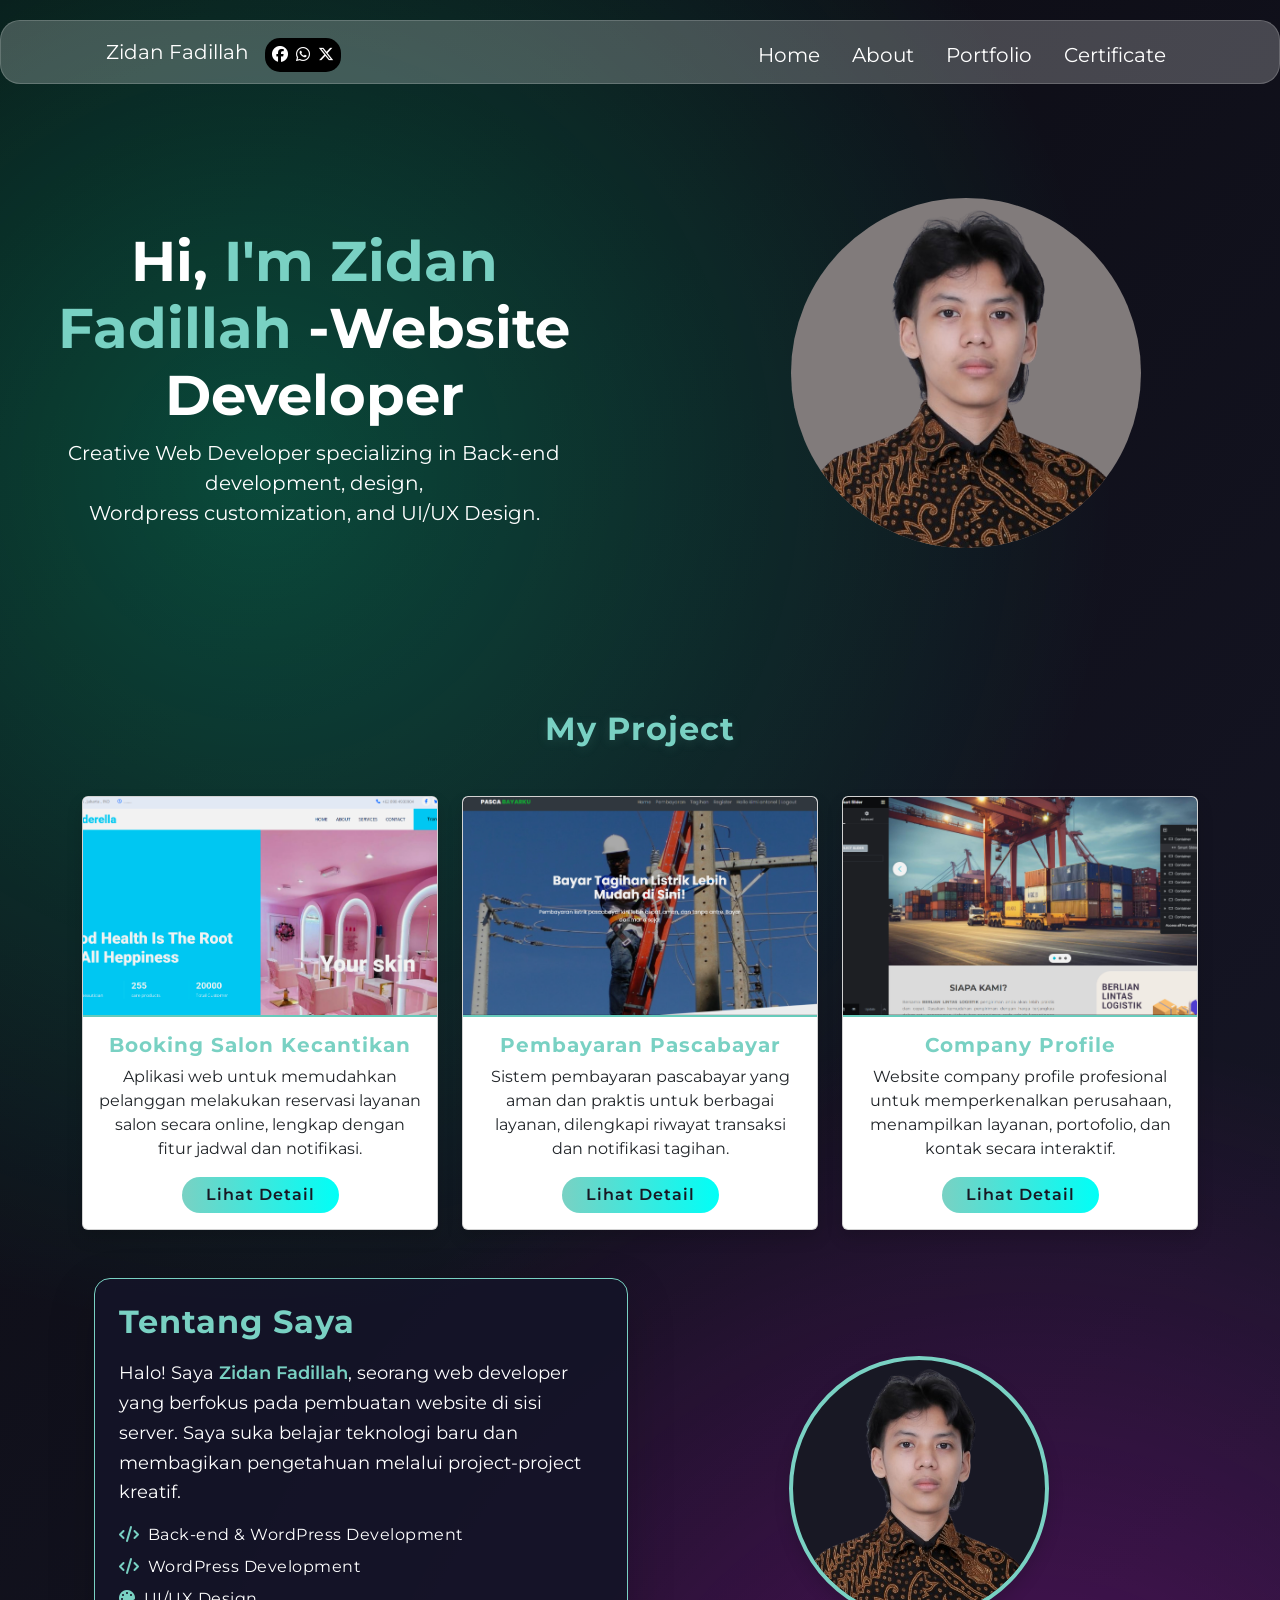
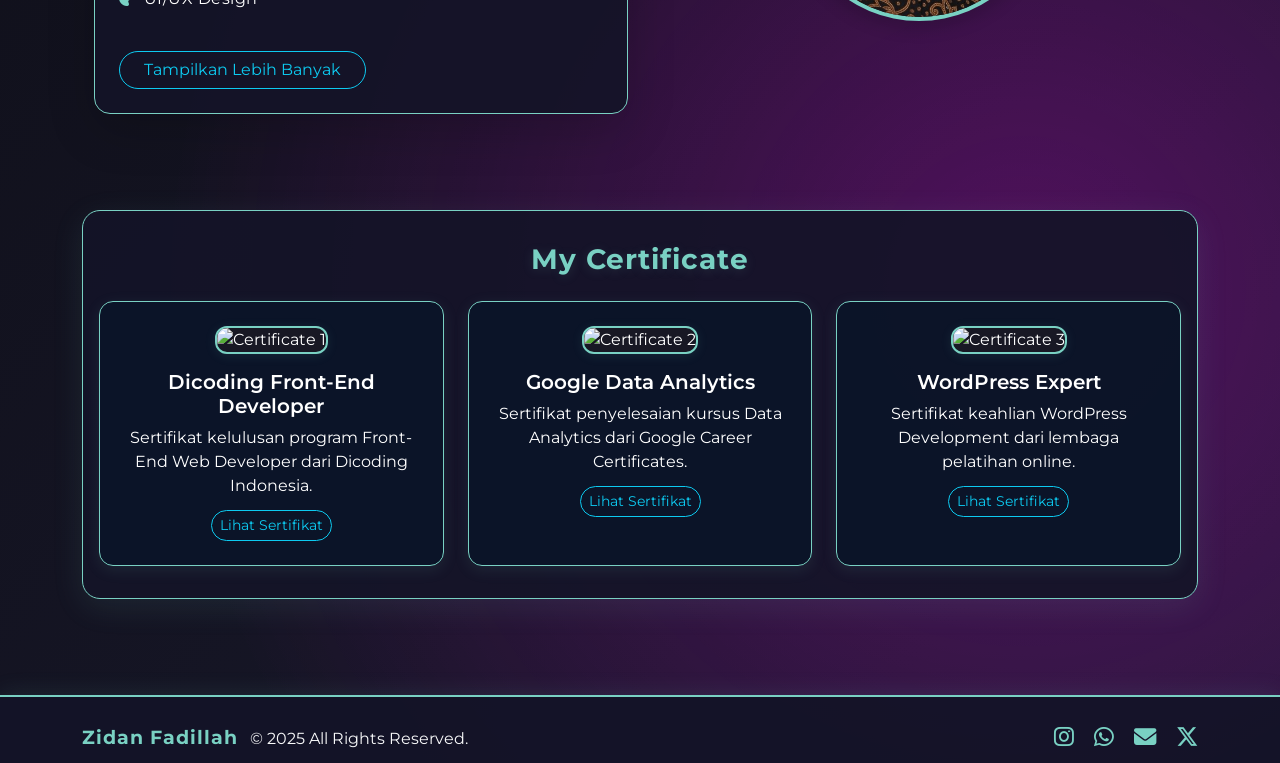
==== index.html @ 5bab43e8 "TASK EDUWORK" ====
<!DOCTYPE html>
<html lang="en">

<head>
    <meta charset="UTF-8">
    <meta name="viewport" content="width=device-width, initial-scale=1.0">
    <title>Zidan Fadillah</title>
    <link rel="stylesheet" href="styles.css">
    <link
        href="https://fonts.googleapis.com/css2?family=Montserrat:wght@400;600;700&family=Poppins:wght@300;400;500&display=swap"
        rel="stylesheet">
    <link rel="stylesheet" href="https://cdnjs.cloudflare.com/ajax/libs/font-awesome/6.5.1/css/all.min.css">
    <link href="https://cdn.jsdelivr.net/npm/bootstrap@5.3.7/dist/css/bootstrap.min.css" rel="stylesheet"
        integrity="sha384-LN+7fdVzj6u52u30Kp6M/trliBMCMKTyK833zpbD+pXdCLuTusPj697FH4R/5mcr" crossorigin="anonymous">
</head>

<body>
    <header>
        <nav class="navbar navbar-expand-lg " id="navbar">
            <div class="container">
                <div class="navbar-brand ms-4" id="logo">
                    <a href="#" class="logo">Zidan Fadillah</a>
                </div>


                <div class="social-media">
                    <a class="fab fa-facebook" href="https://www.instagram.com/zdnfdllh_/"></a>
                    <a class="fab fa-whatsapp" href="https://www.instagram.com/zdnfdllh_/"></a>
                    <a class="fab fa-x-twitter" href="https://www.instagram.com/zdnfdllh_/"></a>
                </div>


                <button class="navbar-toggler" type="button" data-bs-toggle="collapse" data-bs-target="#navbarNav"
                    aria-controls="navbarNav" aria-expanded="false" aria-label="Toggle navigation">
                    <span class="navbar-toggler-icon"></span>
                </button>


                <div class="collapse navbar-collapse" id="navbarNav">
                    <ul class="navbar-nav ms-auto p-2 rounded-3 text-center">
                        <li class="nav-item">
                            <a class="nav-link" href="#hero">Home</a>
                        </li>
                        <li class="nav-item">
                            <a class="nav-link" href="#About">About</a>
                        </li>
                        <li class="nav-item">
                            <a class="nav-link" href="#portfolio">Portfolio</a>
                        </li>
                        <li class="nav-item">
                            <a class="nav-link" href="#Certificate">Certificate</a>
                        </li>
                        <!-- <li class="nav-item">
                            <button id="toggle-bright" class="dark-btn">🌙</button>
                        </li> -->
                    </ul>
                </div>
            </div>
            <!-- Tombol Dark Mode -->
        </nav>
    </header>
    
    <main>
        <section class="align-items-center" id="hero">
            <div class="d-flex container-fluid ">
                <div class="row align-items-center ">
                    <div class="col-md-6 text-center " id="hero-text">
                        <h1 class="display-4 fw-bold text-white mx-5">Hi, <span style="color: #79D1C3;">I'm Zidan
                            Fadillah</span>
                            <span id="job-title"> -Website Developer</span>
                        </h1>
                        <p class="text text-white ">Creative Web Developer specializing in Back-end development,
                            design, <br>Wordpress
                            customization, and UI/UX Design.
                        </div>
                        <div class="col-md-6 text-center">
                        <img src="assets/img/batik-re.png" width="350" id="hero-image" alt="Zidan Fadillah">
                    </div>
                </div>
            </div>
        <!-- Portfolio Section Start -->
        <section id="portfolio" class="py-5">
            <div class="container">
                <!-- Title di atas card item -->
                <h2 class="text-center fw-bold mb-5 section-title">My Project</h2>
                <div class="row g-4">
                    <div class="col-md-4">
                        <div class="card custom-card h-100 shadow">
                            <img src="assets/img/port1.png" class="card-img-top card-img-custom" alt="Card Image">
                            <div class="card-body text-center">
                                <h5 class="card-title fw-bold">Booking Salon Kecantikan</h5>
                                <p class="card-text">
                                    Aplikasi web untuk memudahkan pelanggan melakukan reservasi layanan salon secara online, lengkap dengan fitur jadwal dan notifikasi.
                                </p>
                                <a href="#" class="btn btn-outline-info rounded-pill px-4">Lihat Detail</a>
                            </div>
                        </div>
                    </div>
                    <div class="col-md-4">
                        <div class="card custom-card h-100 shadow">
                            <img src="assets/img/porto2.png" class="card-img-top card-img-custom" alt="Card Image">
                            <div class="card-body text-center">
                                <h5 class="card-title fw-bold">Pembayaran Pascabayar</h5>
                                <p class="card-text">
                                    Sistem pembayaran pascabayar yang aman dan praktis untuk berbagai layanan, dilengkapi riwayat transaksi dan notifikasi tagihan.
                                </p>
                                <a href="#" class="btn btn-outline-info rounded-pill px-4">Lihat Detail</a>
                            </div>
                        </div>
                    </div>
                    <div class="col-md-4">
                        <div class="card custom-card h-100 shadow">
                            <img src="assets/img/porto3.png" class="card-img-top card-img-custom" alt="Card Image">
                            <div class="card-body text-center">
                                <h5 class="card-title fw-bold">Company Profile</h5>
                                <p class="card-text">
                                    Website company profile profesional untuk memperkenalkan perusahaan, menampilkan layanan, portofolio, dan kontak secara interaktif.
                                </p>
                                <a href="#" class="btn btn-outline-info rounded-pill px-4">Lihat Detail</a>
                            </div>
                        </div>
                    </div>
                </div>
                <!-- About Section Start -->
                <section id="About" class="py-5">
                    <div class="container">
                        <div class="row align-items-center flex-md-row flex-column-reverse">
                            <div class="col-md-6 mt-4 mt-md-0">
                                <div class="about-card p-4 rounded-4 shadow-lg">
                                    <h2 class="fw-bold mb-3 about-title">Tentang Saya</h2>
                                    <p class="about-desc">
                                        Halo! Saya <span class="fw-semibold" style="color:#79D1C3">Zidan Fadillah</span>, seorang web developer yang berfokus pada pembuatan website di sisi server. Saya suka belajar teknologi baru dan membagikan pengetahuan melalui project-project kreatif.
                                    </p>
                                    <ul class="about-list list-unstyled mt-3">
                                        <li><i class="fa-solid fa-code me-2" style="color:#79D1C3"></i>Back-end & WordPress Development</li>
                                        <li><i class="fa-solid fa-code me-2" style="color:#79D1C3"></i>WordPress Development</li>
                                        <li><i class="fa-solid fa-palette me-2" style="color:#79D1C3"></i>UI/UX Design</li>
                                    </ul>
                                    <button id="about-more-btn" class="btn btn-outline-info rounded-pill mt-4 px-4">Tampilkan Lebih Banyak</button>
                                    <div id="about-more" class="about-more mt-3" style="display:none;">
                                        <p>
                                            Lorem ipsum dolor sit amet, consectetur adipiscing elit, sed do eiusmod tempor incididunt ut labore et dolore magna aliqua. Ut enim ad minim veniam, quis nostrud exercitation ullamco laboris nisi ut aliquip ex ea commodo consequat. Duis aute irure dolor in reprehenderit in voluptate velit esse cillum dolore eu fugiat nulla pariatur. Excepteur sint occaecat cupidatat non proident, sunt in culpa qui officia deserunt mollit anim id est laborum
                                        </p>
                                        <a href="mailto:zdnfdllh@gmail.com" class="btn btn-info rounded-pill px-4 mt-2">Hubungi Saya</a>
                                    </div>
                                </div>
                            </div>
                            <div class="col-md-6 text-center">
                                <img src="assets/img/batik-re.png" alt="About Zidan" class="about-img img-fluid rounded-circle shadow">
                            </div>
                        </div>
                    </div>
                </section>
                <!-- About Section End -->
                <!-- Kotak My Certificate -->
                <div class="certificate-section mt-5" id="Certificate">
                    <h3 class="fw-bold mb-4 text-center section-title">My Certificate</h3>
                    <div class="row justify-content-center g-4">
                        <div class="col-md-4">
                            <div class="certificate-card p-4 text-center h-100">
                                <img src="assets/img/certificate1.png" alt="Certificate 1" class="certificate-img mb-3">
                                <h5 class="fw-semibold mb-2">Dicoding Front-End Developer</h5>
                                <p class="mb-1">Sertifikat kelulusan program Front-End Web Developer dari Dicoding Indonesia.</p>
                                <a href="#" class="btn btn-outline-info btn-sm rounded-pill mt-2">Lihat Sertifikat</a>
                            </div>
                        </div>
                        <div class="col-md-4">
                            <div class="certificate-card p-4 text-center h-100">
                                <img src="assets/img/certificate2.png" alt="Certificate 2" class="certificate-img mb-3">
                                <h5 class="fw-semibold mb-2">Google Data Analytics</h5>
                                <p class="mb-1">Sertifikat penyelesaian kursus Data Analytics dari Google Career Certificates.</p>
                                <a href="#" class="btn btn-outline-info btn-sm rounded-pill mt-2">Lihat Sertifikat</a>
                            </div>
                        </div>
                        <div class="col-md-4">
                            <div class="certificate-card p-4 text-center h-100">
                                <img src="assets/img/certificate3.png" alt="Certificate 3" class="certificate-img mb-3">
                                <h5 class="fw-semibold mb-2">WordPress Expert</h5>
                                <p class="mb-1">Sertifikat keahlian WordPress Development dari lembaga pelatihan online.</p>
                                <a href="#" class="btn btn-outline-info btn-sm rounded-pill mt-2">Lihat Sertifikat</a>
                            </div>
                        </div>
                    </div>
                </div>
            </div>
        </section>
        <!-- Portfolio Section End -->
    </main>
    <footer class="footer-section mt-5 pt-4 pb-2">
        <div class="container">
            <div class="row align-items-center text-center text-md-start">
                <div class="col-md-6 mb-3 mb-md-0">
                    <span class="footer-logo fw-bold" style="color:#79D1C3;">Zidan Fadillah</span>
                    <span class="ms-2 text-light">&copy; 2025 All Rights Reserved.</span>
                </div>
                <div class="col-md-6 text-md-end">
                    <a href="https://www.instagram.com/zdnfdllh_/" class="footer-icon me-3" target="_blank"><i class="fab fa-instagram"></i></a>
                    <a href="https://wa.me/6281234567890" class="footer-icon me-3" target="_blank"><i class="fab fa-whatsapp"></i></a>
                    <a href="mailto:zdnfdllh@gmail.com" class="footer-icon me-3" target="_blank"><i class="fas fa-envelope"></i></a>
                    <a href="https://x.com/zdnfdllh_" class="footer-icon" target="_blank"><i class="fab fa-x-twitter"></i></a>
                </div>
            </div>
        </div>
    </footer>
    <script src="script.js"></script>
</body>
<script src="https://cdn.jsdelivr.net/npm/bootstrap@5.3.7/dist/js/bootstrap.min.js"
    integrity="sha384-7qAoOXltbVP82dhxHAUje59V5r2YsVfBafyUDxEdApLPmcdhBPg1DKg1ERo0BZlK"
    crossorigin="anonymous"></script>

</html>
---- styles.css ----
* {
  margin: 0;
  padding: 0;
  font-family: Montserrat;
}

/* Tombol Dark Mode */
.dark-btn {
  background: none;
  border: none;
  font-size: 1.5rem;
  cursor: pointer;
  float: right;
  margin-right: 2rem;
  margin-top: 0.3rem;
}



body {
  /* Latar belakang gelap + neon glow */
  
  color: rgb(253, 247, 247);
  transition: background 0.5s ease-in-out, color 0.3s ease-in-out;
  
  background: radial-gradient(circle at 20% 20%, rgba(0, 255, 170, 0.25), transparent 40%),
  radial-gradient(circle at 80% 80%, rgba(255, 0, 255, 0.25), transparent 40%),
  linear-gradient(135deg, #0a0a0f, #1a1a2e);
}



nav {
  height: 4rem;
  /* width: 60%; */
  background: rgba(255, 255, 255, 0.23);
  border: 1px solid rgba(255, 255, 255, 0.18);
  border-radius: 20px;
  /* margin: 20vw; */
  margin-top: 20px;
}

/* ul {
  position: absolute;
  overflow: hidden;
  right: 21rem;
  padding: 18px;
  list-style: none;
} */

/* li {
  float: right;

} */

.nav-item a {
  text-decoration: none;
  font-size: 20px;
  margin-top: 5px;
  margin-right: 1rem;
  color: rgb(255, 255, 255);
  padding: 0.3rem;
}

.nav-item a:hover {
  text-decoration: none;
  /* transition-delay: 1s; */
  color: rgb(0, 255, 255);
}

.navbar #logo a:hover {
  color: rgb(0, 255, 255);
}

.social-media {
  float: left;
  /* margin-left: 5px; */
  background-color: #000000;
  padding: 5px;
  margin-top: 5px;
  border-radius: 15px;
}

.social-media a {
  padding: 0 2px;
  text-decoration: none;
  color: rgb(255, 254, 254);
}

.social-media a:hover {
  transform: scale(1.6);
}

.navbar #logo a {
  text-decoration: none;
  color: rgb(255, 255, 255);
  font-size: 20px;
}

.navbar #logo a :hover {
  color: aqua;
}

#hero .container-fluid {
  padding: 4rem 0; 
}



#hero #hero-text {
  /* text-align: center; */
  padding-top: 5rem;;
  font-size: 20px;
  height: 450px;
  /* background-color: #0a0a0f; */
}

#hero #hero-image {
  /* height: 450px; */
  height: 350px;
  background-color: #817b7b;
  border-radius: 200px;

}

/* Custom Card Styles */
.custom-card {
  border-radius: 18px;
  overflow: hidden;
  background: rgba(20, 20, 40, 0.85);
  border: 1.5px solid #79D1C3;
  transition: transform 0.2s, box-shadow 0.2s;
}

.custom-card:hover {
  transform: translateY(-8px) scale(1.03);
  box-shadow: 0 8px 32px 0 rgba(121, 209, 195, 0.25), 0 1.5px 8px 0 #79D1C3;
  border-color: #00fff7;
}

.card-img-custom {
  height: 220px;
  object-fit: cover;
  filter: brightness(0.95) saturate(1.2);
  border-bottom: 2px solid #79D1C3;
}

.custom-card .card-title {
  color: #79D1C3;
  letter-spacing: 1px;
}

.custom-card .btn-outline-info {
  border-width: 2px;
  font-weight: 600;
  letter-spacing: 1px;
  background: linear-gradient(90deg, #79D1C3 0%, #00fff7 100%);
  color: #181824;
  border: none;
  transition: background 0.2s, color 0.2s;
}

.custom-card .btn-outline-info:hover {
  background: #181824;
  color: #79D1C3;
  border: 2px solid #79D1C3;
}

/* About Section */
.about-card {
  background: rgba(20, 20, 40, 0.92);
  border: 1.5px solid #79D1C3;
  color: #fff;
  box-shadow: 0 8px 32px 0 rgba(121, 209, 195, 0.10);
  transition: box-shadow 0.2s, border 0.2s;
}

.about-card:hover {
  box-shadow: 0 12px 40px 0 rgba(121, 209, 195, 0.18);
  border-color: #00fff7;
}

.about-title {
  color: #79D1C3;
  letter-spacing: 1px;
}

.about-desc {
  font-size: 1.1rem;
  line-height: 1.7;
}

.about-list li {
  margin-bottom: 0.5rem;
  font-size: 1rem;
  letter-spacing: 0.5px;
}

.about-img {
  border: 4px solid #79D1C3;
  box-shadow: 0 4px 24px 0 rgba(121, 209, 195, 0.18);
  width: 260px;
  height: 260px;
  object-fit: cover;
  background: #181824;
  margin-bottom: 1rem;
  transition: transform 0.2s;
}
.about-img:hover {
  transform: scale(1.05) rotate(-2deg);
}

.about-more {
  animation: fadeIn 0.7s;
}

@keyframes fadeIn {
  from { opacity: 0; transform: translateY(20px);}
  to { opacity: 1; transform: translateY(0);}
}

@media (max-width: 767px) {
  .card-img-custom {
    height: 160px;
  }
  .about-img {
    width: 180px;
    height: 180px;
  }
  .about-card {
    padding: 1.5rem 1rem;
  }
}

/* Footer Section */
.footer-section {
  background: rgba(20, 20, 40, 0.95);
  border-top: 2px solid #79D1C3;
  box-shadow: 0 -2px 24px 0 rgba(121, 209, 195, 0.10);
}

.footer-logo {
  font-size: 1.2rem;
  letter-spacing: 1px;
}

.footer-icon {
  color: #79D1C3;
  font-size: 1.4rem;
  margin-right: 0.5rem;
  transition: color 0.2s, transform 0.2s;
  text-decoration: none;
}

.footer-icon:last-child {
  margin-right: 0;
}

.footer-icon:hover {
  color: #00fff7;
  transform: translateY(-3px) scale(1.15);
}

.section-title {
  color: #79D1C3;
  letter-spacing: 1px;
  text-shadow: 0 2px 12px rgba(121, 209, 195, 0.15);
}

/* Certificate Section */
.certificate-section {
  background: rgba(20, 20, 40, 0.92);
  border-radius: 18px;
  border: 1.5px solid #79D1C3;
  box-shadow: 0 8px 32px 0 rgba(121, 209, 195, 0.10);
  padding: 2rem 1rem;
}

.certificate-card {
  background: rgba(10, 20, 40, 0.85);
  border-radius: 14px;
  border: 1.5px solid #79D1C3;
  box-shadow: 0 4px 16px 0 rgba(121, 209, 195, 0.10);
  transition: transform 0.2s, box-shadow 0.2s, border 0.2s;
  color: #fff;
}

.certificate-card:hover {
  transform: translateY(-6px) scale(1.03);
  box-shadow: 0 8px 32px 0 rgba(121, 209, 195, 0.18);
  border-color: #00fff7;
}

.certificate-img {
  width: 90px;
  height: 90px;
  object-fit: cover;
  border-radius: 12px;
  border: 2px solid #79D1C3;
  background: #181824;
  box-shadow: 0 2px 12px 0 rgba(121, 209, 195, 0.10);
}

@media (max-width: 767px) {
  .footer-section {
    text-align: center;
    padding: 1.5rem 0 0.5rem 0;
  }
  .footer-logo {
    display: block;
    margin-bottom: 0.5rem;
  }
  .footer-icon {
    margin: 0 0.4rem;
  }
  .certificate-section {
    padding: 1.2rem 0.5rem;
  }
  .certificate-img {
    width: 60px;
    height: 60px;
  }
}
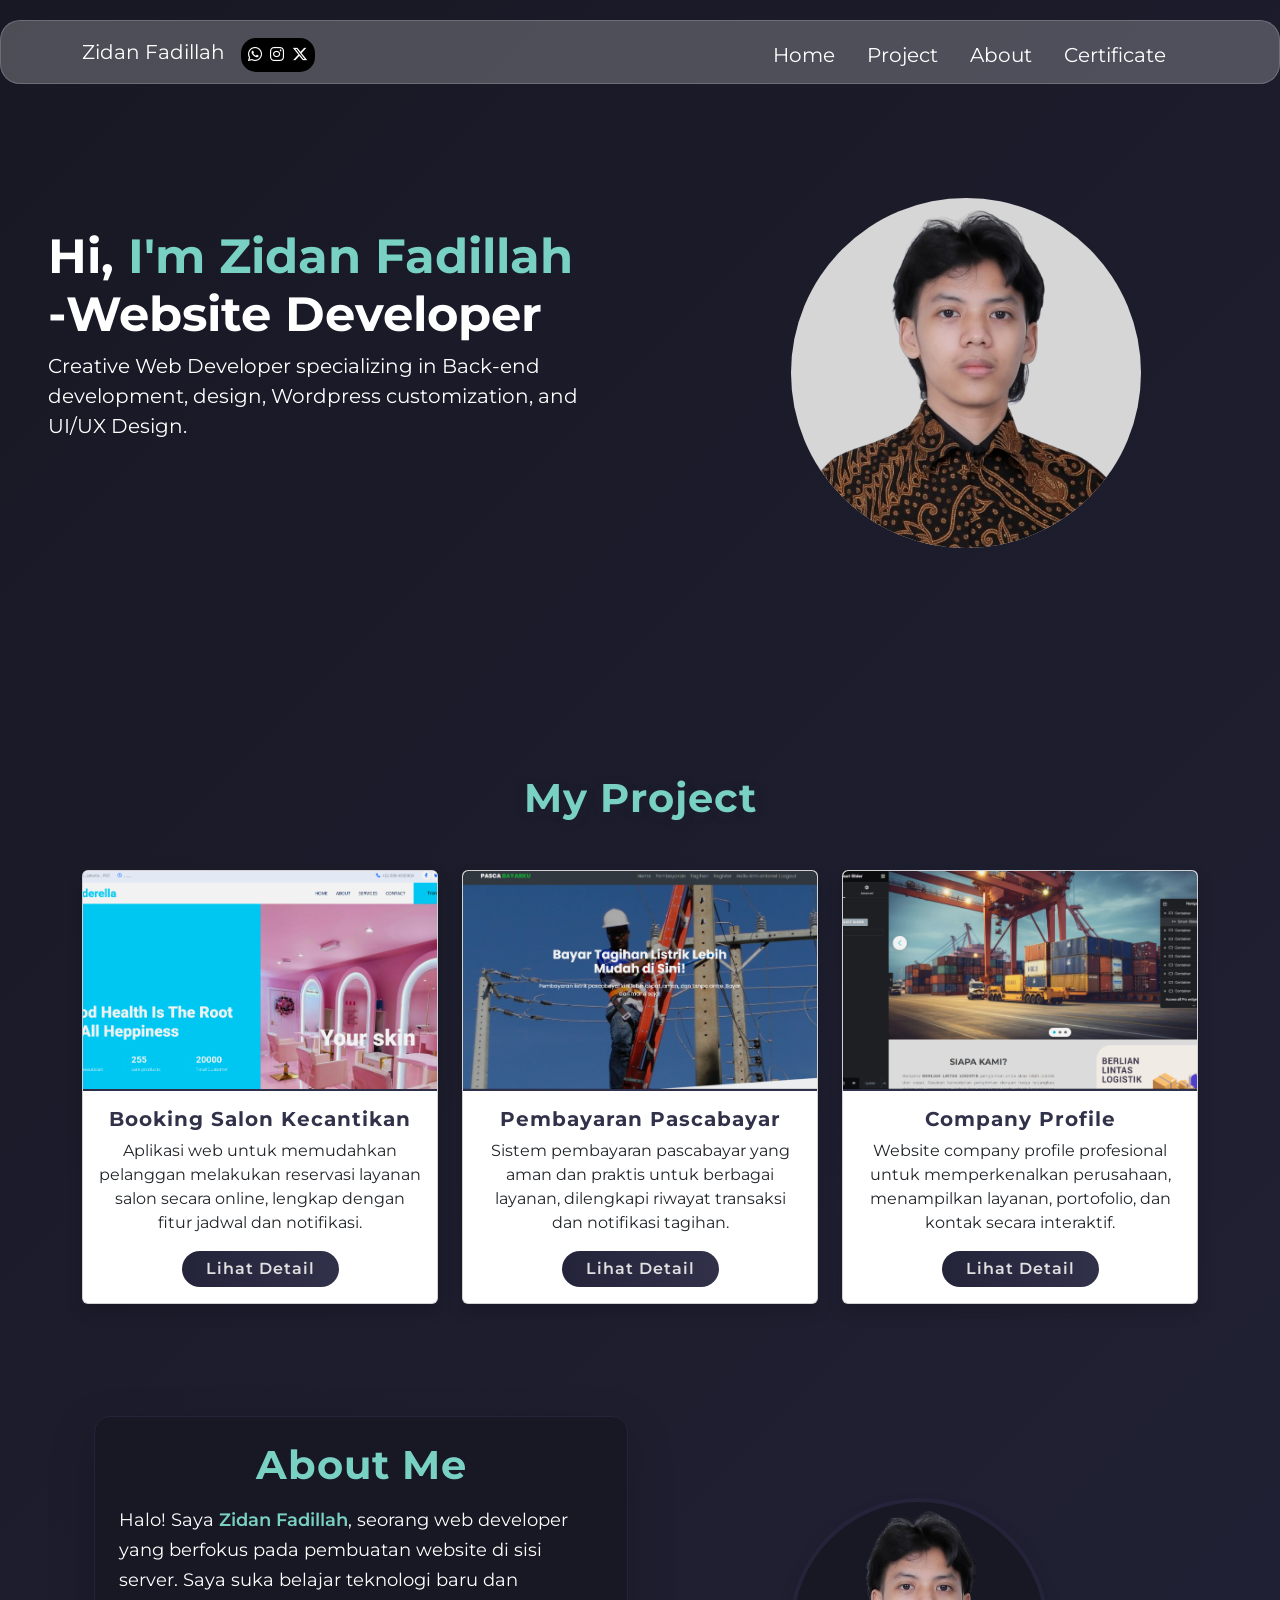
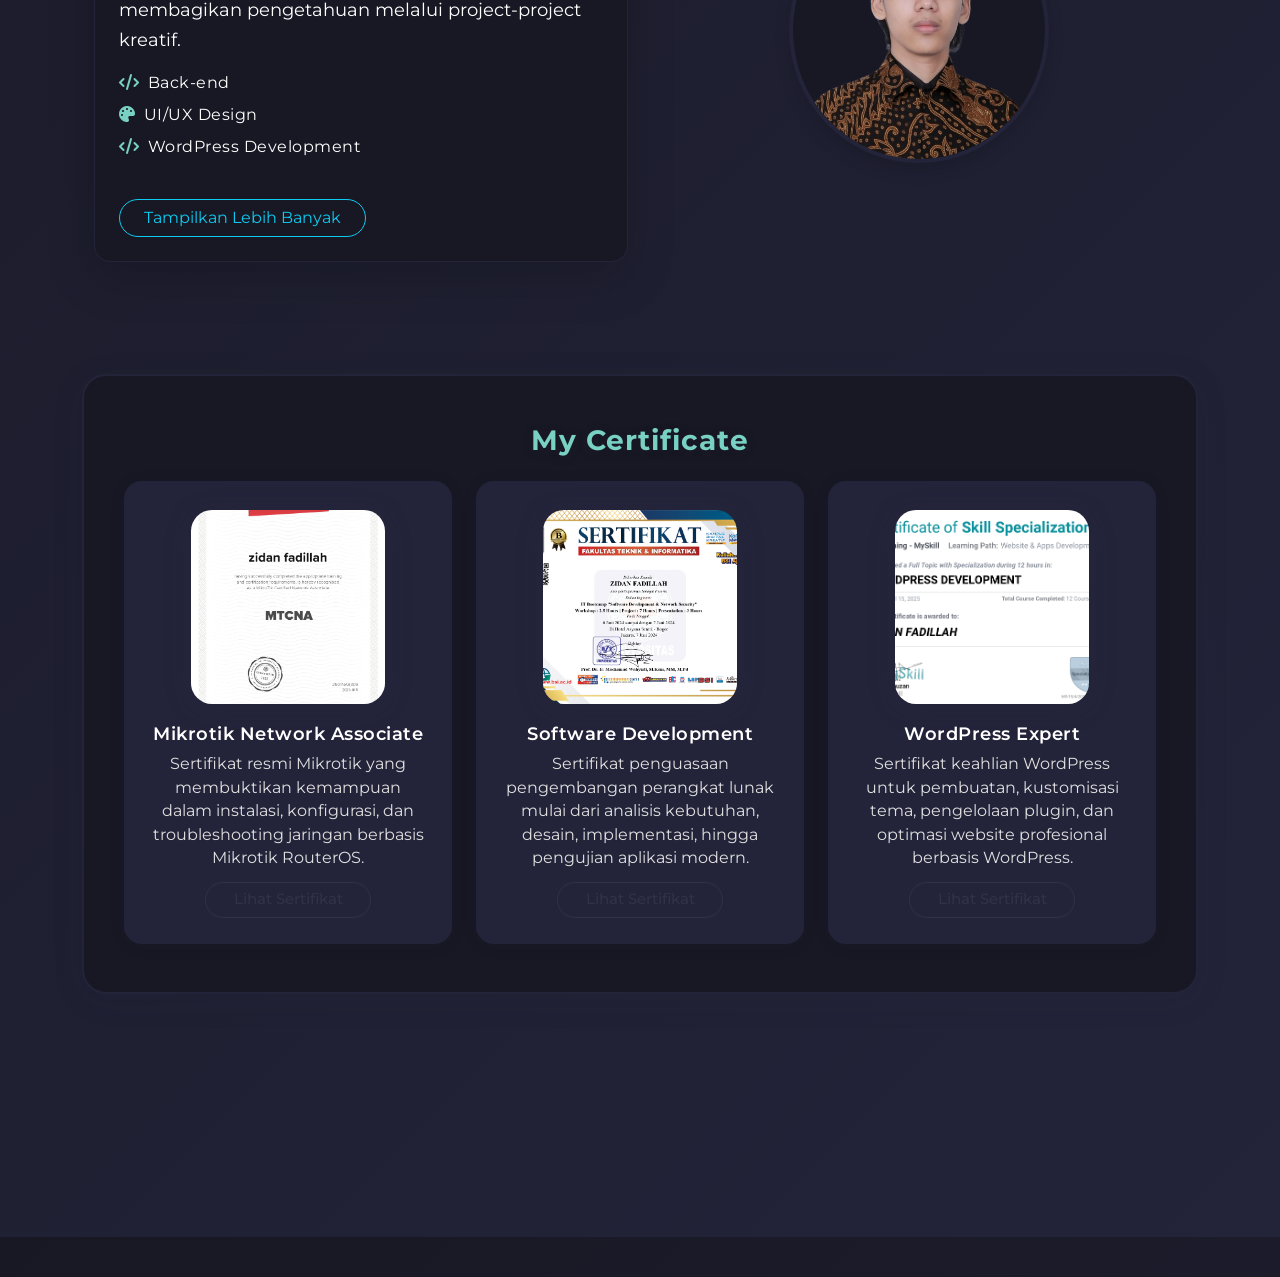
==== commit 37f025f0: "Updated" ====
--- a/index.html
+++ b/index.html
@@ -11,22 +11,22 @@
         rel="stylesheet">
     <link rel="stylesheet" href="https://cdnjs.cloudflare.com/ajax/libs/font-awesome/6.5.1/css/all.min.css">
     <link href="https://cdn.jsdelivr.net/npm/bootstrap@5.3.7/dist/css/bootstrap.min.css" rel="stylesheet"
-        integrity="sha384-LN+7fdVzj6u52u30Kp6M/trliBMCMKTyK833zpbD+pXdCLuTusPj697FH4R/5mcr" crossorigin="anonymous">
+        integrity="sha384-LN+7fdVzj6u52u30Kp6M/trliBMCMKTyK833zpbD+pXdCLuTusPj697FH4R/5mcr" crossorigin="anonymous">    
 </head>
 
 <body>
     <header>
         <nav class="navbar navbar-expand-lg " id="navbar">
             <div class="container">
-                <div class="navbar-brand ms-4" id="logo">
+                <div class="navbar-brand" id="logo">
                     <a href="#" class="logo">Zidan Fadillah</a>
                 </div>
 
 
                 <div class="social-media">
-                    <a class="fab fa-facebook" href="https://www.instagram.com/zdnfdllh_/"></a>
-                    <a class="fab fa-whatsapp" href="https://www.instagram.com/zdnfdllh_/"></a>
-                    <a class="fab fa-x-twitter" href="https://www.instagram.com/zdnfdllh_/"></a>
+                    <a class="fab fa-whatsapp" href="https://wa.me/08984930904"></a>
+                    <a class="fab fa-instagram" href="https://www.instagram.com/zdnfdllh_/"></a>
+                    <a class="fab fa-x-twitter" href="https://x.com/zdnfdllh_"></a>
                 </div>
 
 
@@ -38,14 +38,14 @@
 
                 <div class="collapse navbar-collapse" id="navbarNav">
                     <ul class="navbar-nav ms-auto p-2 rounded-3 text-center">
+                        <li class="nav-item ">
+                            <a class="nav-link" href="#hero">Home</a>
+                        </li>
                         <li class="nav-item">
-                            <a class="nav-link" href="#hero">Home</a>
+                            <a class="nav-link" href="#portfolio">Project</a>
                         </li>
                         <li class="nav-item">
-                            <a class="nav-link" href="#About">About</a>
-                        </li>
-                        <li class="nav-item">
-                            <a class="nav-link" href="#portfolio">Portfolio</a>
+                            <a class="nav-link" href="#about">About</a>
                         </li>
                         <li class="nav-item">
                             <a class="nav-link" href="#Certificate">Certificate</a>
@@ -61,16 +61,16 @@
     </header>
     
     <main>
-        <section class="align-items-center" id="hero">
+        <section class="align-items-center " id="hero">
             <div class="d-flex container-fluid ">
                 <div class="row align-items-center ">
-                    <div class="col-md-6 text-center " id="hero-text">
-                        <h1 class="display-4 fw-bold text-white mx-5">Hi, <span style="color: #79D1C3;">I'm Zidan
+                    <div class="col-md-6 " id="hero-text">
+                        <h1 class="display-5 fw-bold text-white mx-5">Hi, <span style="color: #79D1C3;">I'm Zidan
                             Fadillah</span>
                             <span id="job-title"> -Website Developer</span>
                         </h1>
-                        <p class="text text-white ">Creative Web Developer specializing in Back-end development,
-                            design, <br>Wordpress
+                        <p class="text-white mx-5">Creative Web Developer specializing in Back-end development,
+                            design, Wordpress
                             customization, and UI/UX Design.
                         </div>
                         <div class="col-md-6 text-center">
@@ -78,9 +78,10 @@
                     </div>
                 </div>
             </div>
+        </section>
         <!-- Portfolio Section Start -->
         <section id="portfolio" class="py-5">
-            <div class="container">
+            <div class="container ">
                 <!-- Title di atas card item -->
                 <h2 class="text-center fw-bold mb-5 section-title">My Project</h2>
                 <div class="row g-4">
@@ -122,24 +123,25 @@
                     </div>
                 </div>
                 <!-- About Section Start -->
-                <section id="About" class="py-5">
+                <section id="about" class="py-5">
                     <div class="container">
                         <div class="row align-items-center flex-md-row flex-column-reverse">
                             <div class="col-md-6 mt-4 mt-md-0">
                                 <div class="about-card p-4 rounded-4 shadow-lg">
-                                    <h2 class="fw-bold mb-3 about-title">Tentang Saya</h2>
+                                    <h2 class="fw-bold mb-3 about-title">About Me</h2>
                                     <p class="about-desc">
                                         Halo! Saya <span class="fw-semibold" style="color:#79D1C3">Zidan Fadillah</span>, seorang web developer yang berfokus pada pembuatan website di sisi server. Saya suka belajar teknologi baru dan membagikan pengetahuan melalui project-project kreatif.
                                     </p>
                                     <ul class="about-list list-unstyled mt-3">
-                                        <li><i class="fa-solid fa-code me-2" style="color:#79D1C3"></i>Back-end & WordPress Development</li>
+                                        <li><i class="fa-solid fa-code me-2" style="color:#79D1C3"></i>Back-end </li>
+                                        <li><i class="fa-solid fa-palette me-2" style="color:#79D1C3"></i>UI/UX Design</li>
                                         <li><i class="fa-solid fa-code me-2" style="color:#79D1C3"></i>WordPress Development</li>
-                                        <li><i class="fa-solid fa-palette me-2" style="color:#79D1C3"></i>UI/UX Design</li>
                                     </ul>
                                     <button id="about-more-btn" class="btn btn-outline-info rounded-pill mt-4 px-4">Tampilkan Lebih Banyak</button>
                                     <div id="about-more" class="about-more mt-3" style="display:none;">
                                         <p>
-                                            Lorem ipsum dolor sit amet, consectetur adipiscing elit, sed do eiusmod tempor incididunt ut labore et dolore magna aliqua. Ut enim ad minim veniam, quis nostrud exercitation ullamco laboris nisi ut aliquip ex ea commodo consequat. Duis aute irure dolor in reprehenderit in voluptate velit esse cillum dolore eu fugiat nulla pariatur. Excepteur sint occaecat cupidatat non proident, sunt in culpa qui officia deserunt mollit anim id est laborum
+                                            📩 Zidanfadillah006@gmail.com <br>
+                                            ☎️ +62-898-4930-904
                                         </p>
                                         <a href="mailto:zdnfdllh@gmail.com" class="btn btn-info rounded-pill px-4 mt-2">Hubungi Saya</a>
                                     </div>
@@ -158,25 +160,25 @@
                     <div class="row justify-content-center g-4">
                         <div class="col-md-4">
                             <div class="certificate-card p-4 text-center h-100">
-                                <img src="assets/img/certificate1.png" alt="Certificate 1" class="certificate-img mb-3">
-                                <h5 class="fw-semibold mb-2">Dicoding Front-End Developer</h5>
-                                <p class="mb-1">Sertifikat kelulusan program Front-End Web Developer dari Dicoding Indonesia.</p>
+                                <img src="assets/img/mc.jpg" alt="Certificate 1" class="certificate-img mb-3">
+                                <h5 class="fw-semibold mb-2 text-white">Mikrotik Network Associate</h5>
+                                <p class="mb-1">Sertifikat resmi Mikrotik yang membuktikan kemampuan dalam instalasi, konfigurasi, dan troubleshooting jaringan berbasis Mikrotik RouterOS.</p>
                                 <a href="#" class="btn btn-outline-info btn-sm rounded-pill mt-2">Lihat Sertifikat</a>
                             </div>
                         </div>
                         <div class="col-md-4">
                             <div class="certificate-card p-4 text-center h-100">
-                                <img src="assets/img/certificate2.png" alt="Certificate 2" class="certificate-img mb-3">
-                                <h5 class="fw-semibold mb-2">Google Data Analytics</h5>
-                                <p class="mb-1">Sertifikat penyelesaian kursus Data Analytics dari Google Career Certificates.</p>
+                                <img src="assets/img/it.jpg" alt="Certificate 2" class="certificate-img mb-3">
+                                <h5 class="fw-semibold mb-2 text-white">Software Development</h5>
+                                <p class="mb-1">Sertifikat penguasaan pengembangan perangkat lunak mulai dari analisis kebutuhan, desain, implementasi, hingga pengujian aplikasi modern.</p>
                                 <a href="#" class="btn btn-outline-info btn-sm rounded-pill mt-2">Lihat Sertifikat</a>
                             </div>
                         </div>
                         <div class="col-md-4">
                             <div class="certificate-card p-4 text-center h-100">
-                                <img src="assets/img/certificate3.png" alt="Certificate 3" class="certificate-img mb-3">
-                                <h5 class="fw-semibold mb-2">WordPress Expert</h5>
-                                <p class="mb-1">Sertifikat keahlian WordPress Development dari lembaga pelatihan online.</p>
+                                <img src="assets/img/wp.jpg" alt="Certificate 3" class="certificate-img mb-3">
+                                <h5 class="fw-semibold mb-2 text-white">WordPress Expert</h5>
+                                <p class="mb-1">Sertifikat keahlian WordPress untuk pembuatan, kustomisasi tema, pengelolaan plugin, dan optimasi website profesional berbasis WordPress.</p>
                                 <a href="#" class="btn btn-outline-info btn-sm rounded-pill mt-2">Lihat Sertifikat</a>
                             </div>
                         </div>
@@ -190,13 +192,13 @@
         <div class="container">
             <div class="row align-items-center text-center text-md-start">
                 <div class="col-md-6 mb-3 mb-md-0">
-                    <span class="footer-logo fw-bold" style="color:#79D1C3;">Zidan Fadillah</span>
+                    <span class="footer-logo fw-bold text-light">Zidan Fadillah</span>
                     <span class="ms-2 text-light">&copy; 2025 All Rights Reserved.</span>
                 </div>
-                <div class="col-md-6 text-md-end">
+                <div class="col-md-6 text-md-end icon-footer">
                     <a href="https://www.instagram.com/zdnfdllh_/" class="footer-icon me-3" target="_blank"><i class="fab fa-instagram"></i></a>
-                    <a href="https://wa.me/6281234567890" class="footer-icon me-3" target="_blank"><i class="fab fa-whatsapp"></i></a>
-                    <a href="mailto:zdnfdllh@gmail.com" class="footer-icon me-3" target="_blank"><i class="fas fa-envelope"></i></a>
+                    <a href="https://wa.me/08984930904" class="footer-icon me-3" target="_blank"><i class="fab fa-whatsapp"></i></a>
+                    <a href="https://mailto:Zidanfadillah006@gmail.com" class="footer-icon me-3" target="_blank"><i class="fas fa-envelope"></i></a>
                     <a href="https://x.com/zdnfdllh_" class="footer-icon" target="_blank"><i class="fab fa-x-twitter"></i></a>
                 </div>
             </div>
@@ -208,4 +210,4 @@
     integrity="sha384-7qAoOXltbVP82dhxHAUje59V5r2YsVfBafyUDxEdApLPmcdhBPg1DKg1ERo0BZlK"
     crossorigin="anonymous"></script>
 
-</html>+</html>
--- a/styles.css
+++ b/styles.css
@@ -1,323 +1,424 @@
-* {
-  margin: 0;
-  padding: 0;
-  font-family: Montserrat;
-}
-
-/* Tombol Dark Mode */
-.dark-btn {
-  background: none;
-  border: none;
-  font-size: 1.5rem;
-  cursor: pointer;
-  float: right;
-  margin-right: 2rem;
-  margin-top: 0.3rem;
-}
-
-
-
-body {
-  /* Latar belakang gelap + neon glow */
-  
-  color: rgb(253, 247, 247);
-  transition: background 0.5s ease-in-out, color 0.3s ease-in-out;
-  
-  background: radial-gradient(circle at 20% 20%, rgba(0, 255, 170, 0.25), transparent 40%),
-  radial-gradient(circle at 80% 80%, rgba(255, 0, 255, 0.25), transparent 40%),
-  linear-gradient(135deg, #0a0a0f, #1a1a2e);
-}
-
-
-
-nav {
-  height: 4rem;
-  /* width: 60%; */
-  background: rgba(255, 255, 255, 0.23);
-  border: 1px solid rgba(255, 255, 255, 0.18);
-  border-radius: 20px;
-  /* margin: 20vw; */
-  margin-top: 20px;
-}
-
-/* ul {
-  position: absolute;
-  overflow: hidden;
-  right: 21rem;
-  padding: 18px;
-  list-style: none;
-} */
-
-/* li {
-  float: right;
-
-} */
-
-.nav-item a {
-  text-decoration: none;
-  font-size: 20px;
-  margin-top: 5px;
-  margin-right: 1rem;
-  color: rgb(255, 255, 255);
-  padding: 0.3rem;
-}
-
-.nav-item a:hover {
-  text-decoration: none;
-  /* transition-delay: 1s; */
-  color: rgb(0, 255, 255);
-}
-
-.navbar #logo a:hover {
-  color: rgb(0, 255, 255);
-}
-
-.social-media {
-  float: left;
-  /* margin-left: 5px; */
-  background-color: #000000;
-  padding: 5px;
-  margin-top: 5px;
-  border-radius: 15px;
-}
-
-.social-media a {
-  padding: 0 2px;
-  text-decoration: none;
-  color: rgb(255, 254, 254);
-}
-
-.social-media a:hover {
-  transform: scale(1.6);
-}
-
-.navbar #logo a {
-  text-decoration: none;
-  color: rgb(255, 255, 255);
-  font-size: 20px;
-}
-
-.navbar #logo a :hover {
-  color: aqua;
-}
-
-#hero .container-fluid {
-  padding: 4rem 0; 
-}
-
-
-
-#hero #hero-text {
-  /* text-align: center; */
-  padding-top: 5rem;;
-  font-size: 20px;
-  height: 450px;
-  /* background-color: #0a0a0f; */
-}
-
-#hero #hero-image {
-  /* height: 450px; */
-  height: 350px;
-  background-color: #817b7b;
-  border-radius: 200px;
-
-}
-
-/* Custom Card Styles */
-.custom-card {
-  border-radius: 18px;
-  overflow: hidden;
-  background: rgba(20, 20, 40, 0.85);
-  border: 1.5px solid #79D1C3;
-  transition: transform 0.2s, box-shadow 0.2s;
-}
-
-.custom-card:hover {
-  transform: translateY(-8px) scale(1.03);
-  box-shadow: 0 8px 32px 0 rgba(121, 209, 195, 0.25), 0 1.5px 8px 0 #79D1C3;
-  border-color: #00fff7;
-}
-
-.card-img-custom {
-  height: 220px;
-  object-fit: cover;
-  filter: brightness(0.95) saturate(1.2);
-  border-bottom: 2px solid #79D1C3;
-}
-
-.custom-card .card-title {
-  color: #79D1C3;
-  letter-spacing: 1px;
-}
-
-.custom-card .btn-outline-info {
-  border-width: 2px;
-  font-weight: 600;
-  letter-spacing: 1px;
-  background: linear-gradient(90deg, #79D1C3 0%, #00fff7 100%);
-  color: #181824;
-  border: none;
-  transition: background 0.2s, color 0.2s;
-}
-
-.custom-card .btn-outline-info:hover {
-  background: #181824;
-  color: #79D1C3;
-  border: 2px solid #79D1C3;
-}
-
-/* About Section */
-.about-card {
-  background: rgba(20, 20, 40, 0.92);
-  border: 1.5px solid #79D1C3;
-  color: #fff;
-  box-shadow: 0 8px 32px 0 rgba(121, 209, 195, 0.10);
-  transition: box-shadow 0.2s, border 0.2s;
-}
-
-.about-card:hover {
-  box-shadow: 0 12px 40px 0 rgba(121, 209, 195, 0.18);
-  border-color: #00fff7;
-}
-
-.about-title {
-  color: #79D1C3;
-  letter-spacing: 1px;
-}
-
-.about-desc {
-  font-size: 1.1rem;
-  line-height: 1.7;
-}
-
-.about-list li {
-  margin-bottom: 0.5rem;
-  font-size: 1rem;
-  letter-spacing: 0.5px;
-}
-
-.about-img {
-  border: 4px solid #79D1C3;
-  box-shadow: 0 4px 24px 0 rgba(121, 209, 195, 0.18);
-  width: 260px;
-  height: 260px;
-  object-fit: cover;
-  background: #181824;
-  margin-bottom: 1rem;
-  transition: transform 0.2s;
-}
-.about-img:hover {
-  transform: scale(1.05) rotate(-2deg);
-}
-
-.about-more {
-  animation: fadeIn 0.7s;
-}
-
-@keyframes fadeIn {
-  from { opacity: 0; transform: translateY(20px);}
-  to { opacity: 1; transform: translateY(0);}
-}
-
-@media (max-width: 767px) {
+  * {
+    margin: 0;
+    padding: 0;
+    font-family: Montserrat;
+  }
+
+  /* Tombol Dark Mode */
+  .dark-btn {
+    background: none;
+    border: none;
+    font-size: 1.5rem;
+    cursor: pointer;
+    float: right;
+    margin-right: 2rem;
+    margin-top: 0.3rem;
+  }
+
+
+
+  body {
+    color: rgb(253, 247, 247);
+    transition: background 0.5s ease-in-out, color 0.3s ease-in-out;
+    background: linear-gradient(135deg, #181824 0%, #23243a 100%);
+  }
+
+
+
+  nav {
+    height: 4rem;
+    /* width: 60%; */
+    background: rgba(255, 255, 255, 0.23);
+    border: 1px solid rgba(255, 255, 255, 0.18);
+    border-radius: 20px;
+    /* margin: 20vw; */
+    margin-top: 20px;
+  }
+
+  /* ul {
+    position: absolute;
+    overflow: hidden;
+    right: 21rem;
+    padding: 18px;
+    list-style: none;
+  } */
+
+  /* li {
+    float: right;
+
+  } */
+
+  .nav-item a {
+    text-decoration: none;
+    font-size: 20px;
+    margin-top: 5px;
+    margin-right: 1rem;
+    color: rgb(255, 255, 255);
+    padding: 0.3rem;
+  }
+
+  .nav-item a:hover {
+    text-decoration: none;
+    /* transition-delay: 1s; */
+    color: rgb(0, 255, 255);
+  }
+
+  .navbar #logo a:hover {
+    color: rgb(0, 255, 255);
+  }
+
+  .social-media {
+    float: left;
+    /* margin-left: 5px; */
+    background-color: #000000;
+    padding: 5px;
+    margin-top: 5px;
+    border-radius: 15px;
+  }
+
+  .social-media a {
+    padding: 0 2px;
+    text-decoration: none;
+    color: rgb(255, 254, 254);
+  }
+
+  .social-media a:hover {
+    transform: scale(1.6);
+  }
+
+  .navbar #logo a {
+    text-decoration: none;
+    color: rgb(255, 255, 255);
+    font-size: 20px;
+  }
+
+  .navbar #logo a :hover {
+    color: aqua;
+  }
+
+  #hero .container-fluid {
+    padding: 4rem 0; 
+  }
+
+
+
+  #hero #hero-text {
+    /* text-align: center; */
+    padding-top: 5rem;;
+    font-size: 20px;
+    height: 450px;
+    /* background-color: #0a0a0f; */
+  }
+
+  #hero #hero-image {
+    /* height: 450px; */
+    height: 350px;
+    background-color: #d6d6d6;
+    border-radius: 200px;
+
+  }
+
+  #portfolio .container h2{
+    text-align: center;
+    margin-bottom: 2rem;
+    font-size: 2.5rem;
+    color: #79D1C3;
+  }
+
+  #portfolio .container h2:hover {
+    color: white;
+    transform: scale(1.05);
+    transition: color 0.3s, transform 0.3s;
+
+  }
+
+  #Certificate h3{
+    color: #79D1C3;
+  }
+
+  #Certificate h3:hover{
+    color: white;
+    transform: scale(1.05);
+    transition: color 0.3s, transform 0.3s;
+  }
+  /* Custom Card Styles */
+  .custom-card {
+    border-radius: 18px;
+    overflow: hidden;
+    background: rgba(24, 24, 36, 0.92);
+    border: 1.5px solid #23243a;
+    box-shadow: 0 8px 32px 0 rgba(35,36,58,0.18);
+    transition: transform 0.2s, box-shadow 0.2s;
+  }
+
+  .custom-card:hover {
+    transform: translateY(-8px) scale(1.03);
+    box-shadow: 0 8px 32px 0 rgba(35,36,58,0.28);
+    border-color: #23243a;
+  }
+
   .card-img-custom {
-    height: 160px;
-  }
+    height: 220px;
+    object-fit: cover;
+    filter: brightness(0.95) saturate(1.2);
+    border-bottom: 2px solid #31324a; /* warna gelap */
+  }
+
+  .custom-card .card-title {
+    color: #31324a;
+    letter-spacing: 1px;
+  }
+
+  .custom-card .btn-outline-info {
+    border-width: 2px;
+    font-weight: 600;
+    letter-spacing: 1px;
+    background: linear-gradient(90deg, #23243a 0%, #31324a 100%);
+    color: #e0e0e0;
+    border: none;
+    transition: background 0.2s, color 0.2s;
+  }
+
+  .custom-card .btn-outline-info:hover {
+    background: #23243a;
+    color: #e0e0e0;
+    border: 2px solid #31324a;
+  }
+
+  /* About Section */
+  .about-card {
+    border: 1.5px solid #23243a;
+    background: rgba(24, 24, 36, 0.96);
+    color: #fff;
+    box-shadow: 0 8px 32px 0 rgba(35,36,58,0.10);
+    transition: box-shadow 0.2s, border 0.2s;
+  }
+
+  .about-card:hover {
+    box-shadow: 0 12px 40px 0 rgba(35,36,58,0.18);
+    border-color: #23243a;
+  }
+
+  .about-title {
+    color: #31324a;
+    letter-spacing: 1px;
+  }
+
+  .about-desc {
+    font-size: 1.1rem;
+    line-height: 1.7;
+  }
+
+  .about-list li {
+    margin-bottom: 0.5rem;
+    font-size: 1rem;
+    letter-spacing: 0.5px;
+  }
+
   .about-img {
-    width: 180px;
-    height: 180px;
-  }
-  .about-card {
-    padding: 1.5rem 1rem;
-  }
-}
-
-/* Footer Section */
-.footer-section {
-  background: rgba(20, 20, 40, 0.95);
-  border-top: 2px solid #79D1C3;
-  box-shadow: 0 -2px 24px 0 rgba(121, 209, 195, 0.10);
-}
-
-.footer-logo {
-  font-size: 1.2rem;
-  letter-spacing: 1px;
-}
-
-.footer-icon {
-  color: #79D1C3;
-  font-size: 1.4rem;
-  margin-right: 0.5rem;
-  transition: color 0.2s, transform 0.2s;
-  text-decoration: none;
-}
-
-.footer-icon:last-child {
-  margin-right: 0;
-}
-
-.footer-icon:hover {
-  color: #00fff7;
-  transform: translateY(-3px) scale(1.15);
-}
-
-.section-title {
-  color: #79D1C3;
-  letter-spacing: 1px;
-  text-shadow: 0 2px 12px rgba(121, 209, 195, 0.15);
-}
-
-/* Certificate Section */
-.certificate-section {
-  background: rgba(20, 20, 40, 0.92);
-  border-radius: 18px;
-  border: 1.5px solid #79D1C3;
-  box-shadow: 0 8px 32px 0 rgba(121, 209, 195, 0.10);
-  padding: 2rem 1rem;
-}
-
-.certificate-card {
-  background: rgba(10, 20, 40, 0.85);
-  border-radius: 14px;
-  border: 1.5px solid #79D1C3;
-  box-shadow: 0 4px 16px 0 rgba(121, 209, 195, 0.10);
-  transition: transform 0.2s, box-shadow 0.2s, border 0.2s;
-  color: #fff;
-}
-
-.certificate-card:hover {
-  transform: translateY(-6px) scale(1.03);
-  box-shadow: 0 8px 32px 0 rgba(121, 209, 195, 0.18);
-  border-color: #00fff7;
-}
-
-.certificate-img {
-  width: 90px;
-  height: 90px;
-  object-fit: cover;
-  border-radius: 12px;
-  border: 2px solid #79D1C3;
-  background: #181824;
-  box-shadow: 0 2px 12px 0 rgba(121, 209, 195, 0.10);
-}
-
-@media (max-width: 767px) {
+    border: 4px solid #23243a;
+    box-shadow: 0 4px 24px 0 rgba(49,50,74,0.18);
+    background: #181824;
+  }
+
+  .about-img {
+    border: 4px solid #23243a;
+    box-shadow: 0 4px 24px 0 rgba(49, 50, 74, 0.18);
+    width: 260px;
+    height: 260px;
+    object-fit: cover;
+    background: #181824;
+    margin-bottom: 1rem;
+    transition: transform 0.2s;
+  }
+  .about-img:hover {
+    transform: scale(1.05) rotate(-2deg);
+  }
+
+  .about-more {
+    animation: fadeIn 0.7s;
+  }
+
+  @keyframes fadeIn {
+    from { opacity: 0; transform: translateY(20px);}
+    to { opacity: 1; transform: translateY(0);}
+  }
+
+  @media (max-width: 767px) {
+    .card-img-custom {
+      height: 160px;
+    }
+    .about-img {
+      width: 180px;
+      height: 180px;
+    }
+    .about-card {
+      padding: 1.5rem 1rem;
+    }
+  }
+
+  /* Footer Section */
   .footer-section {
-    text-align: center;
-    padding: 1.5rem 0 0.5rem 0;
-  }
+    background: #181824;
+    border-top: 2px solid #23243a;
+    box-shadow: 0 -2px 24px 0 rgba(35,36,58,0.10);
+  }
+
   .footer-logo {
-    display: block;
+    font-size: 1.2rem;
+    letter-spacing: 1px;
+    color: #31324a !important;
+  }
+
+  .footer-icon {
+    color: #31324a;
+    font-size: 1.4rem;
+    margin-right: 0.5rem;
+    transition: color 0.2s, transform 0.2s;
+    text-decoration: none;
+  }
+
+  .footer-icon:last-child {
+    margin-right: 0;
+  }
+
+  .footer-icon:hover {
+    color: #23243a;
+    transform: translateY(-3px) scale(1.15);
+  }
+
+  .section-title {
+    color: #31324a;
+    letter-spacing: 1px;
+    text-shadow: 0 2px 12px rgba(49,50,74,0.15);
+  }
+
+  /* Certificate Section - Minimalis Elegan */
+  .certificate-section {
+    background: #181824;
+    border-radius: 24px;
+    border: 2.5px solid #23243a;
+    box-shadow: 0 6px 32px 0 rgba(35,36,58,0.10);
+    padding: 3rem 2.5rem;
+    max-width: 1200px;
+    margin: 0 auto 4rem auto;
+    margin-top: 4rem;
+    transition: box-shadow 0.2s, border 0.2s;
+  }
+
+  .certificate-card {
+    background: #23243a;
+    border-radius: 18px;
+    border: 2px solid #23243a;
+    box-shadow: 0 2px 16px 0 rgba(35,36,58,0.08);
+    color: #fff;
+    padding: 2.2rem 1.5rem 1.7rem 1.5rem;
+    min-height: 260px;
+    display: flex;
+    flex-direction: column;
+    align-items: center;
+    transition: box-shadow 0.2s, border 0.2s, transform 0.2s;
+  }
+
+  .certificate-card:hover {
+    box-shadow: 0 8px 32px 0 rgba(35,36,58,0.18);
+    border-color: #23243a;
+    transform: translateY(-6px) scale(1.025);
+  }
+
+  .certificate-img {
+    width: 200px;
+    height: 200px;
+    object-fit: cover;
+    border-radius: 24px;
+    border: 3px solid #23243a;
+    background: #181824;
+    margin-bottom: 1.1rem;
+    box-shadow: 0 4px 24px 0 rgba(49,50,74,0.18);
+    transition: transform 0.35s cubic-bezier(.4,2,.6,1), box-shadow 0.3s, border 0.2s;
+    cursor: pointer;
+  }
+
+  .certificate-card:hover .certificate-img {
+    transform: scale(1.35) rotate(-2deg);
+    box-shadow: 0 16px 60px 0 rgba(49,50,74,0.32);
+    border-color: #79D1C3;
+    z-index: 2;
+  }
+
+  .certificate-card h5 {
+    color: #31324a;
+    font-weight: 600;
     margin-bottom: 0.5rem;
-  }
-  .footer-icon {
-    margin: 0 0.4rem;
-  }
-  .certificate-section {
-    padding: 1.2rem 0.5rem;
-  }
-  .certificate-img {
-    width: 60px;
-    height: 60px;
-  }
-}
+    font-size: 1.1rem;
+    letter-spacing: 0.5px;
+  }
+
+  .certificate-card p {
+    font-size: 0.98rem;
+    color: #e0e0e0;
+    margin-bottom: 0.7rem;
+  }
+
+  .certificate-card .btn-outline-info {
+    border: 1.5px solid #31324a;
+    color: #31324a;
+    background: none;
+    font-weight: 500;
+    border-radius: 999px;
+    transition: background 0.2s, color 0.2s, border 0.2s;
+    padding: 0.35rem 1.7rem;
+    font-size: 0.95rem;
+  }
+
+  .certificate-card .btn-outline-info:hover {
+    background: #31324a;
+    color: #e0e0e0;
+    border: 1.5px solid #23243a;
+  }
+
+  /* Section Spacing */
+  #portfolio, #about, .certificate-section {
+    margin-top: 4rem;
+    margin-bottom: 4rem;
+  }
+
+  /* Reveal on scroll effect untuk SEMUA elemen */
+  .custom-card,
+  .section-title,
+  .about-card,
+  .certificate-card,
+  .about-img,
+  #hero-image,
+  .footer-section {
+    opacity: 0;
+    transform: translateY(40px);
+    transition: opacity 0.7s cubic-bezier(.4,2,.6,1), transform 0.7s cubic-bezier(.4,2,.6,1);
+  }
+
+  .custom-card.show,
+  .section-title.show,
+  .about-card.show,
+  .certificate-card.show,
+  .about-img.show,
+  #hero-image.show,
+  .footer-section.show {
+    opacity: 1;
+    transform: none;
+  }
+
+  .footer-section .icon-footer a:hover{
+    color: #79D1C3;
+    cursor: pointer;
+  }
+
+  @media (max-width: 991px) {
+    .certificate-section {
+      padding: 1.5rem 0.5rem;
+      max-width: 100%;
+    }
+    .certificate-card {
+      min-height: 200px;
+      padding: 1.2rem 0.7rem 1rem 0.7rem;
+    }
+  }
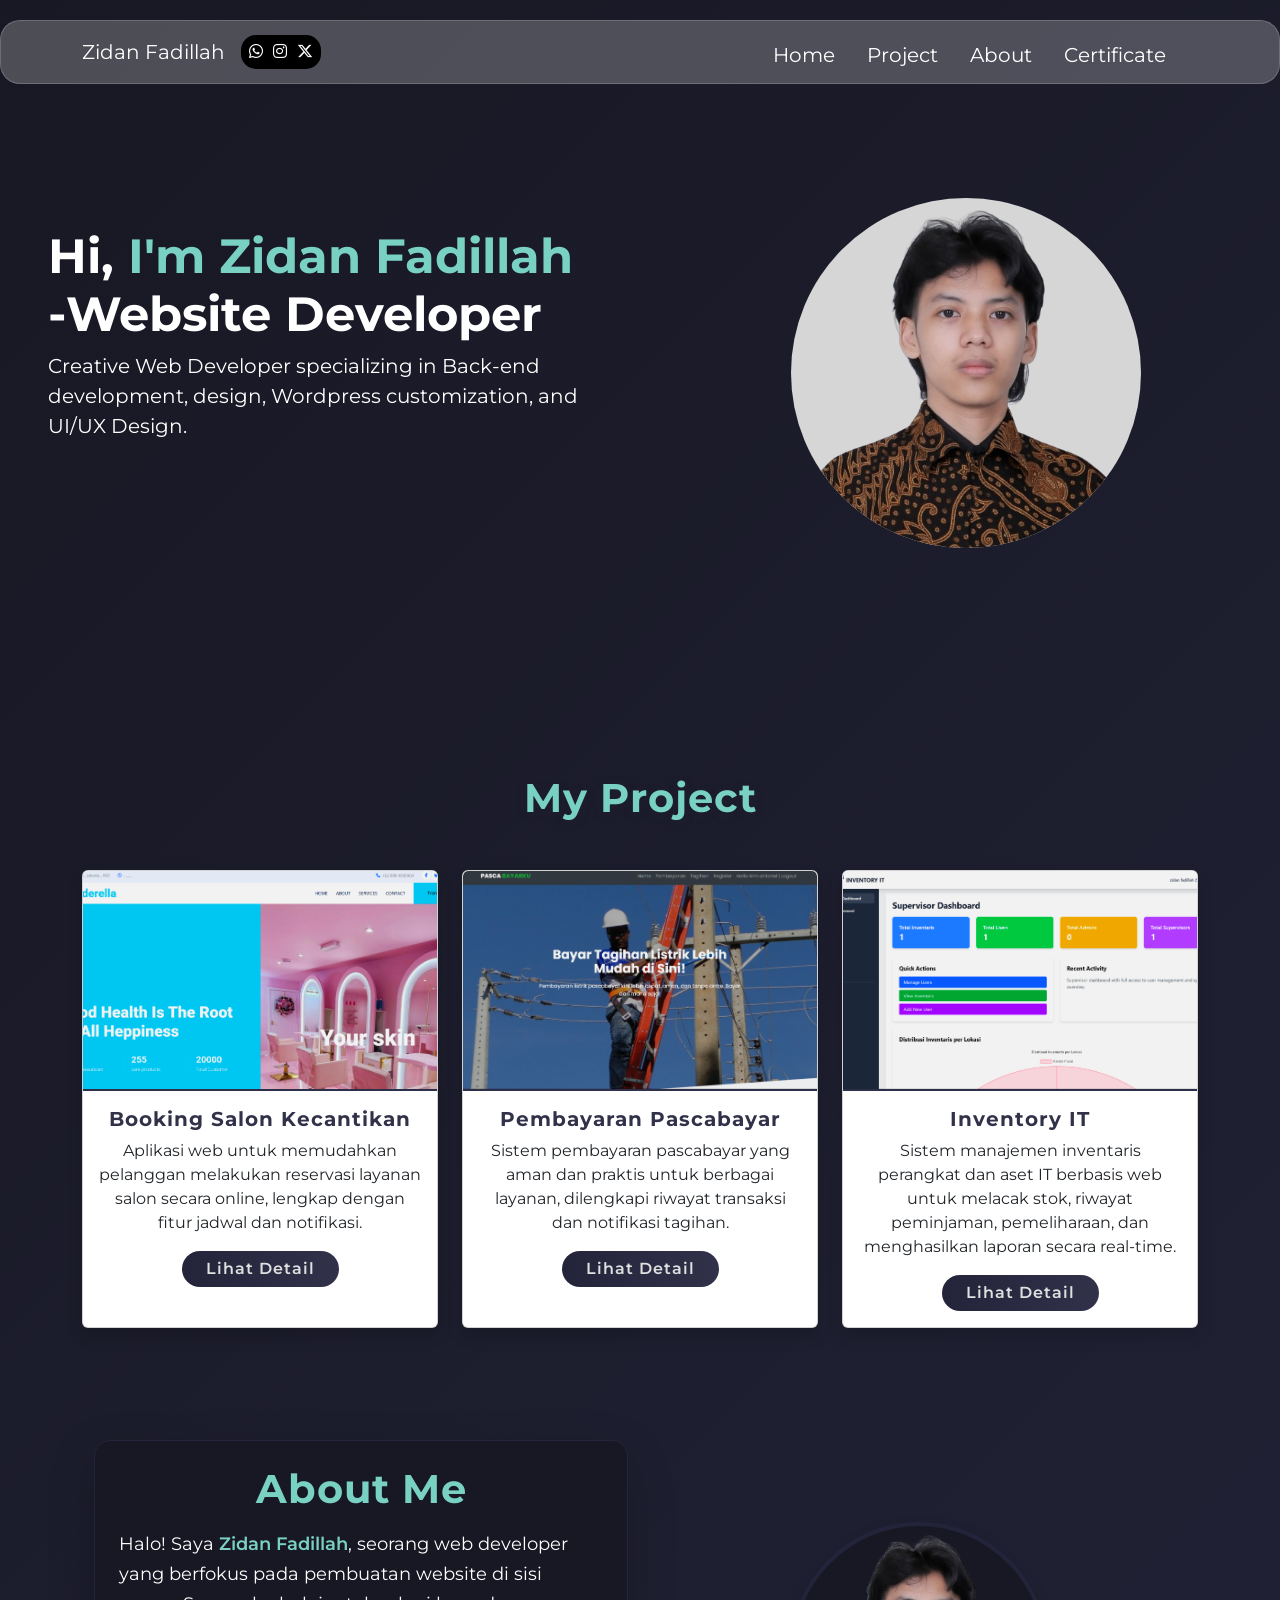
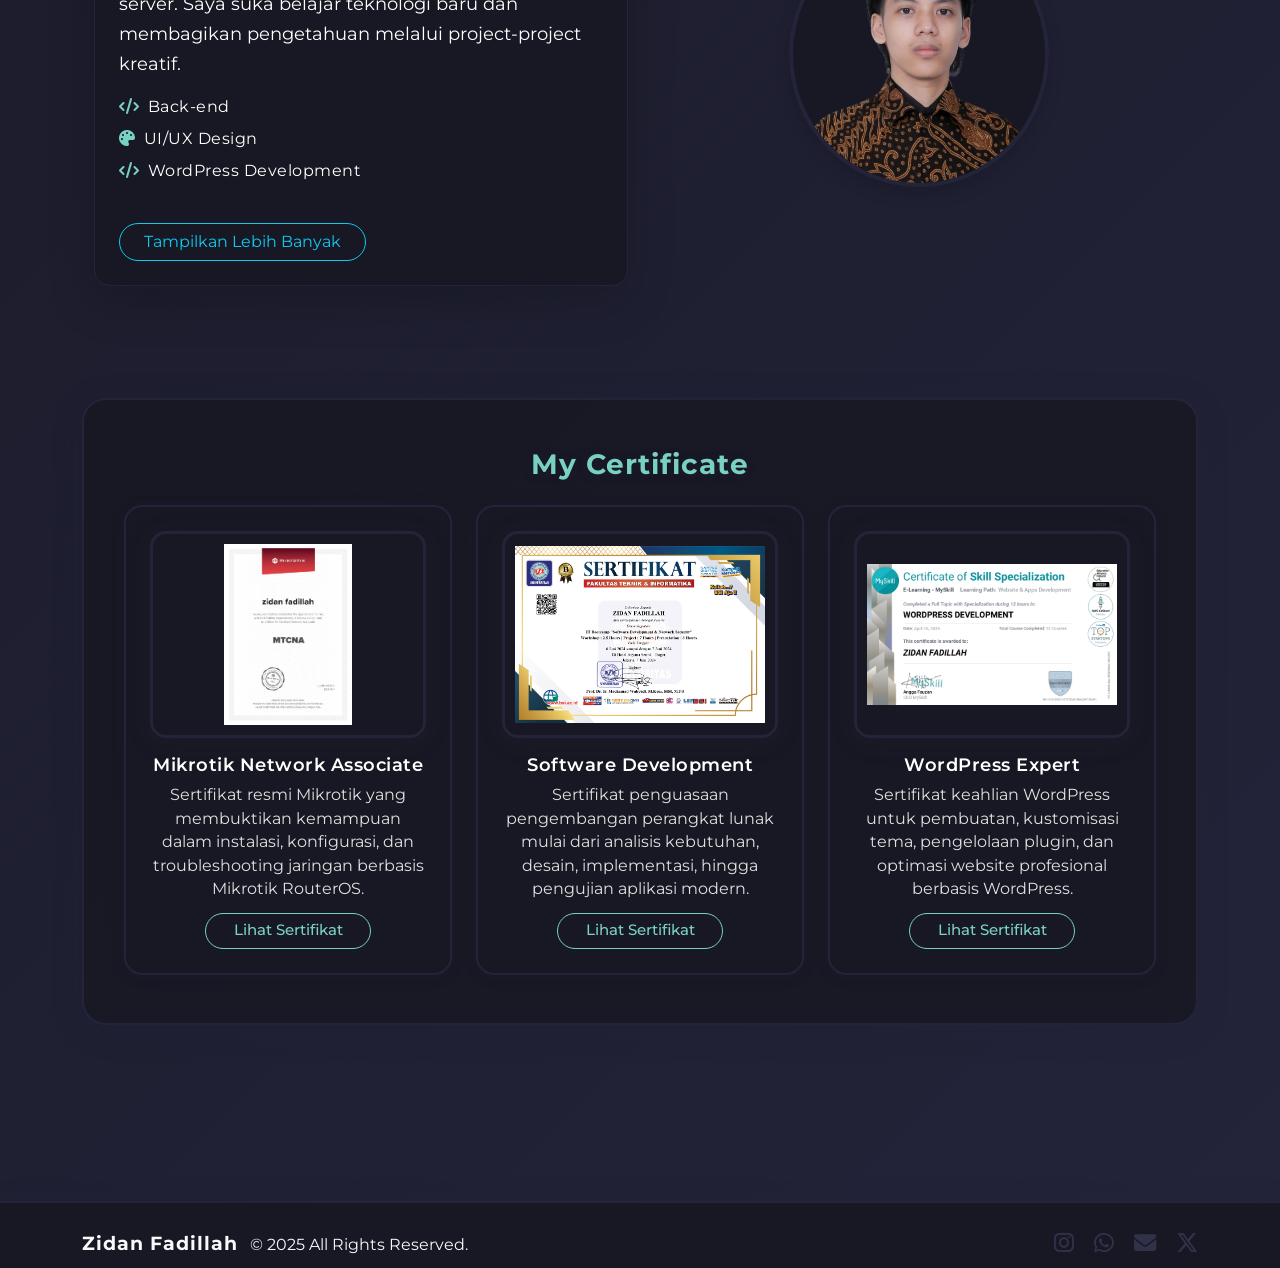
==== commit 1efccbe8: "updated" ====
--- a/index.html
+++ b/index.html
@@ -11,7 +11,7 @@
         rel="stylesheet">
     <link rel="stylesheet" href="https://cdnjs.cloudflare.com/ajax/libs/font-awesome/6.5.1/css/all.min.css">
     <link href="https://cdn.jsdelivr.net/npm/bootstrap@5.3.7/dist/css/bootstrap.min.css" rel="stylesheet"
-        integrity="sha384-LN+7fdVzj6u52u30Kp6M/trliBMCMKTyK833zpbD+pXdCLuTusPj697FH4R/5mcr" crossorigin="anonymous">    
+        integrity="sha384-LN+7fdVzj6u52u30Kp6M/trliBMCMKTyK833zpbD+pXdCLuTusPj697FH4R/5mcr" crossorigin="anonymous">
 </head>
 
 <body>
@@ -59,21 +59,21 @@
             <!-- Tombol Dark Mode -->
         </nav>
     </header>
-    
+
     <main>
         <section class="align-items-center " id="hero">
             <div class="d-flex container-fluid ">
                 <div class="row align-items-center ">
                     <div class="col-md-6 " id="hero-text">
                         <h1 class="display-5 fw-bold text-white mx-5">Hi, <span style="color: #79D1C3;">I'm Zidan
-                            Fadillah</span>
+                                Fadillah</span>
                             <span id="job-title"> -Website Developer</span>
                         </h1>
                         <p class="text-white mx-5">Creative Web Developer specializing in Back-end development,
                             design, Wordpress
                             customization, and UI/UX Design.
-                        </div>
-                        <div class="col-md-6 text-center">
+                    </div>
+                    <div class="col-md-6 text-center">
                         <img src="assets/img/batik-re.png" width="350" id="hero-image" alt="Zidan Fadillah">
                     </div>
                 </div>
@@ -91,7 +91,8 @@
                             <div class="card-body text-center">
                                 <h5 class="card-title fw-bold">Booking Salon Kecantikan</h5>
                                 <p class="card-text">
-                                    Aplikasi web untuk memudahkan pelanggan melakukan reservasi layanan salon secara online, lengkap dengan fitur jadwal dan notifikasi.
+                                    Aplikasi web untuk memudahkan pelanggan melakukan reservasi layanan salon secara
+                                    online, lengkap dengan fitur jadwal dan notifikasi.
                                 </p>
                                 <a href="#" class="btn btn-outline-info rounded-pill px-4">Lihat Detail</a>
                             </div>
@@ -103,7 +104,8 @@
                             <div class="card-body text-center">
                                 <h5 class="card-title fw-bold">Pembayaran Pascabayar</h5>
                                 <p class="card-text">
-                                    Sistem pembayaran pascabayar yang aman dan praktis untuk berbagai layanan, dilengkapi riwayat transaksi dan notifikasi tagihan.
+                                    Sistem pembayaran pascabayar yang aman dan praktis untuk berbagai layanan,
+                                    dilengkapi riwayat transaksi dan notifikasi tagihan.
                                 </p>
                                 <a href="#" class="btn btn-outline-info rounded-pill px-4">Lihat Detail</a>
                             </div>
@@ -111,11 +113,12 @@
                     </div>
                     <div class="col-md-4">
                         <div class="card custom-card h-100 shadow">
-                            <img src="assets/img/porto3.png" class="card-img-top card-img-custom" alt="Card Image">
+                            <img src="assets/img/project5.png" class="card-img-top card-img-custom" alt="Card Image">
                             <div class="card-body text-center">
-                                <h5 class="card-title fw-bold">Company Profile</h5>
+                                <h5 class="card-title fw-bold">Inventory IT</h5>
                                 <p class="card-text">
-                                    Website company profile profesional untuk memperkenalkan perusahaan, menampilkan layanan, portofolio, dan kontak secara interaktif.
+                                    Sistem manajemen inventaris perangkat dan aset IT berbasis web untuk melacak stok,
+                                    riwayat peminjaman, pemeliharaan, dan menghasilkan laporan secara real-time.
                                 </p>
                                 <a href="#" class="btn btn-outline-info rounded-pill px-4">Lihat Detail</a>
                             </div>
@@ -130,25 +133,34 @@
                                 <div class="about-card p-4 rounded-4 shadow-lg">
                                     <h2 class="fw-bold mb-3 about-title">About Me</h2>
                                     <p class="about-desc">
-                                        Halo! Saya <span class="fw-semibold" style="color:#79D1C3">Zidan Fadillah</span>, seorang web developer yang berfokus pada pembuatan website di sisi server. Saya suka belajar teknologi baru dan membagikan pengetahuan melalui project-project kreatif.
+                                        Halo! Saya <span class="fw-semibold" style="color:#79D1C3">Zidan
+                                            Fadillah</span>, seorang web developer yang berfokus pada pembuatan website
+                                        di sisi server. Saya suka belajar teknologi baru dan membagikan pengetahuan
+                                        melalui project-project kreatif.
                                     </p>
                                     <ul class="about-list list-unstyled mt-3">
                                         <li><i class="fa-solid fa-code me-2" style="color:#79D1C3"></i>Back-end </li>
-                                        <li><i class="fa-solid fa-palette me-2" style="color:#79D1C3"></i>UI/UX Design</li>
-                                        <li><i class="fa-solid fa-code me-2" style="color:#79D1C3"></i>WordPress Development</li>
+                                        <li><i class="fa-solid fa-palette me-2" style="color:#79D1C3"></i>UI/UX Design
+                                        </li>
+                                        <li><i class="fa-solid fa-code me-2" style="color:#79D1C3"></i>WordPress
+                                            Development</li>
                                     </ul>
-                                    <button id="about-more-btn" class="btn btn-outline-info rounded-pill mt-4 px-4">Tampilkan Lebih Banyak</button>
+                                    <button id="about-more-btn"
+                                        class="btn btn-outline-info rounded-pill mt-4 px-4">Tampilkan Lebih
+                                        Banyak</button>
                                     <div id="about-more" class="about-more mt-3" style="display:none;">
                                         <p>
                                             📩 Zidanfadillah006@gmail.com <br>
                                             ☎️ +62-898-4930-904
                                         </p>
-                                        <a href="mailto:zdnfdllh@gmail.com" class="btn btn-info rounded-pill px-4 mt-2">Hubungi Saya</a>
+                                        <a href="mailto:zdnfdllh@gmail.com"
+                                            class="btn btn-info rounded-pill px-4 mt-2">Hubungi Saya</a>
                                     </div>
                                 </div>
                             </div>
                             <div class="col-md-6 text-center">
-                                <img src="assets/img/batik-re.png" alt="About Zidan" class="about-img img-fluid rounded-circle shadow">
+                                <img src="assets/img/batik-re.png" alt="About Zidan"
+                                    class="about-img img-fluid rounded-circle shadow">
                             </div>
                         </div>
                     </div>
@@ -162,7 +174,8 @@
                             <div class="certificate-card p-4 text-center h-100">
                                 <img src="assets/img/mc.jpg" alt="Certificate 1" class="certificate-img mb-3">
                                 <h5 class="fw-semibold mb-2 text-white">Mikrotik Network Associate</h5>
-                                <p class="mb-1">Sertifikat resmi Mikrotik yang membuktikan kemampuan dalam instalasi, konfigurasi, dan troubleshooting jaringan berbasis Mikrotik RouterOS.</p>
+                                <p class="mb-1">Sertifikat resmi Mikrotik yang membuktikan kemampuan dalam instalasi,
+                                    konfigurasi, dan troubleshooting jaringan berbasis Mikrotik RouterOS.</p>
                                 <a href="#" class="btn btn-outline-info btn-sm rounded-pill mt-2">Lihat Sertifikat</a>
                             </div>
                         </div>
@@ -170,7 +183,8 @@
                             <div class="certificate-card p-4 text-center h-100">
                                 <img src="assets/img/it.jpg" alt="Certificate 2" class="certificate-img mb-3">
                                 <h5 class="fw-semibold mb-2 text-white">Software Development</h5>
-                                <p class="mb-1">Sertifikat penguasaan pengembangan perangkat lunak mulai dari analisis kebutuhan, desain, implementasi, hingga pengujian aplikasi modern.</p>
+                                <p class="mb-1">Sertifikat penguasaan pengembangan perangkat lunak mulai dari analisis
+                                    kebutuhan, desain, implementasi, hingga pengujian aplikasi modern.</p>
                                 <a href="#" class="btn btn-outline-info btn-sm rounded-pill mt-2">Lihat Sertifikat</a>
                             </div>
                         </div>
@@ -178,7 +192,8 @@
                             <div class="certificate-card p-4 text-center h-100">
                                 <img src="assets/img/wp.jpg" alt="Certificate 3" class="certificate-img mb-3">
                                 <h5 class="fw-semibold mb-2 text-white">WordPress Expert</h5>
-                                <p class="mb-1">Sertifikat keahlian WordPress untuk pembuatan, kustomisasi tema, pengelolaan plugin, dan optimasi website profesional berbasis WordPress.</p>
+                                <p class="mb-1">Sertifikat keahlian WordPress untuk pembuatan, kustomisasi tema,
+                                    pengelolaan plugin, dan optimasi website profesional berbasis WordPress.</p>
                                 <a href="#" class="btn btn-outline-info btn-sm rounded-pill mt-2">Lihat Sertifikat</a>
                             </div>
                         </div>
@@ -196,10 +211,14 @@
                     <span class="ms-2 text-light">&copy; 2025 All Rights Reserved.</span>
                 </div>
                 <div class="col-md-6 text-md-end icon-footer">
-                    <a href="https://www.instagram.com/zdnfdllh_/" class="footer-icon me-3" target="_blank"><i class="fab fa-instagram"></i></a>
-                    <a href="https://wa.me/08984930904" class="footer-icon me-3" target="_blank"><i class="fab fa-whatsapp"></i></a>
-                    <a href="https://mailto:Zidanfadillah006@gmail.com" class="footer-icon me-3" target="_blank"><i class="fas fa-envelope"></i></a>
-                    <a href="https://x.com/zdnfdllh_" class="footer-icon" target="_blank"><i class="fab fa-x-twitter"></i></a>
+                    <a href="https://www.instagram.com/zdnfdllh_/" class="footer-icon me-3" target="_blank"><i
+                            class="fab fa-instagram"></i></a>
+                    <a href="https://wa.me/08984930904" class="footer-icon me-3" target="_blank"><i
+                            class="fab fa-whatsapp"></i></a>
+                    <a href="https://mailto:Zidanfadillah006@gmail.com" class="footer-icon me-3" target="_blank"><i
+                            class="fas fa-envelope"></i></a>
+                    <a href="https://x.com/zdnfdllh_" class="footer-icon" target="_blank"><i
+                            class="fab fa-x-twitter"></i></a>
                 </div>
             </div>
         </div>
@@ -210,4 +229,4 @@
     integrity="sha384-7qAoOXltbVP82dhxHAUje59V5r2YsVfBafyUDxEdApLPmcdhBPg1DKg1ERo0BZlK"
     crossorigin="anonymous"></script>
 
-</html>
+</html>
--- a/styles.css
+++ b/styles.css
@@ -34,20 +34,6 @@
     /* margin: 20vw; */
     margin-top: 20px;
   }
-
-  /* ul {
-    position: absolute;
-    overflow: hidden;
-    right: 21rem;
-    padding: 18px;
-    list-style: none;
-  } */
-
-  /* li {
-    float: right;
-
-  } */
-
   .nav-item a {
     text-decoration: none;
     font-size: 20px;
@@ -72,12 +58,11 @@
     /* margin-left: 5px; */
     background-color: #000000;
     padding: 5px;
-    margin-top: 5px;
     border-radius: 15px;
   }
 
   .social-media a {
-    padding: 0 2px;
+    padding: 0 3px;
     text-decoration: none;
     color: rgb(255, 254, 254);
   }
@@ -123,7 +108,7 @@
     margin-bottom: 2rem;
     font-size: 2.5rem;
     color: #79D1C3;
-  }
+  } 
 
   #portfolio .container h2:hover {
     color: white;
@@ -293,12 +278,12 @@
     text-shadow: 0 2px 12px rgba(49,50,74,0.15);
   }
 
-  /* Certificate Section - Minimalis Elegan */
+  /* Certificate Section - Matching Color Scheme */
   .certificate-section {
-    background: #181824;
+    background: rgba(24, 24, 36, 0.92);
     border-radius: 24px;
     border: 2.5px solid #23243a;
-    box-shadow: 0 6px 32px 0 rgba(35,36,58,0.10);
+    box-shadow: 0 6px 32px 0 rgba(35,36,58,0.18);
     padding: 3rem 2.5rem;
     max-width: 1200px;
     margin: 0 auto 4rem auto;
@@ -307,13 +292,13 @@
   }
 
   .certificate-card {
-    background: #23243a;
+    background: rgba(24, 24, 36, 0.92);
     border-radius: 18px;
     border: 2px solid #23243a;
     box-shadow: 0 2px 16px 0 rgba(35,36,58,0.08);
     color: #fff;
     padding: 2.2rem 1.5rem 1.7rem 1.5rem;
-    min-height: 260px;
+    min-height: 320px;
     display: flex;
     flex-direction: column;
     align-items: center;
@@ -321,33 +306,36 @@
   }
 
   .certificate-card:hover {
-    box-shadow: 0 8px 32px 0 rgba(35,36,58,0.18);
-    border-color: #23243a;
+    box-shadow: 0 8px 32px 0 rgba(35,36,58,0.28);
     transform: translateY(-6px) scale(1.025);
   }
 
   .certificate-img {
-    width: 200px;
-    height: 200px;
-    object-fit: cover;
-    border-radius: 24px;
+    width: 100%;
+    max-width: 280px;
+    height: auto;
+    aspect-ratio: 4/3;
+    object-fit: contain;
+    object-position: center;
+    border-radius: 16px;
     border: 3px solid #23243a;
     background: #181824;
     margin-bottom: 1.1rem;
     box-shadow: 0 4px 24px 0 rgba(49,50,74,0.18);
     transition: transform 0.35s cubic-bezier(.4,2,.6,1), box-shadow 0.3s, border 0.2s;
     cursor: pointer;
+    padding: 10px;
   }
 
   .certificate-card:hover .certificate-img {
-    transform: scale(1.35) rotate(-2deg);
-    box-shadow: 0 16px 60px 0 rgba(49,50,74,0.32);
+    transform: scale(1.3) rotate(-1deg);
+    /* box-shadow: 0 16px 60px 0 rgba(121, 209, 195, 0.25); */
     border-color: #79D1C3;
     z-index: 2;
   }
 
   .certificate-card h5 {
-    color: #31324a;
+    color: #79D1C3;
     font-weight: 600;
     margin-bottom: 0.5rem;
     font-size: 1.1rem;
@@ -358,11 +346,12 @@
     font-size: 0.98rem;
     color: #e0e0e0;
     margin-bottom: 0.7rem;
+    line-height: 1.5;
   }
 
   .certificate-card .btn-outline-info {
-    border: 1.5px solid #31324a;
-    color: #31324a;
+    border: 1.5px solid #79D1C3;
+    color: #79D1C3;
     background: none;
     font-weight: 500;
     border-radius: 999px;
@@ -372,9 +361,9 @@
   }
 
   .certificate-card .btn-outline-info:hover {
-    background: #31324a;
-    color: #e0e0e0;
-    border: 1.5px solid #23243a;
+    background: #79D1C3;
+    color: #181824;
+    border: 1.5px solid #79D1C3;
   }
 
   /* Section Spacing */
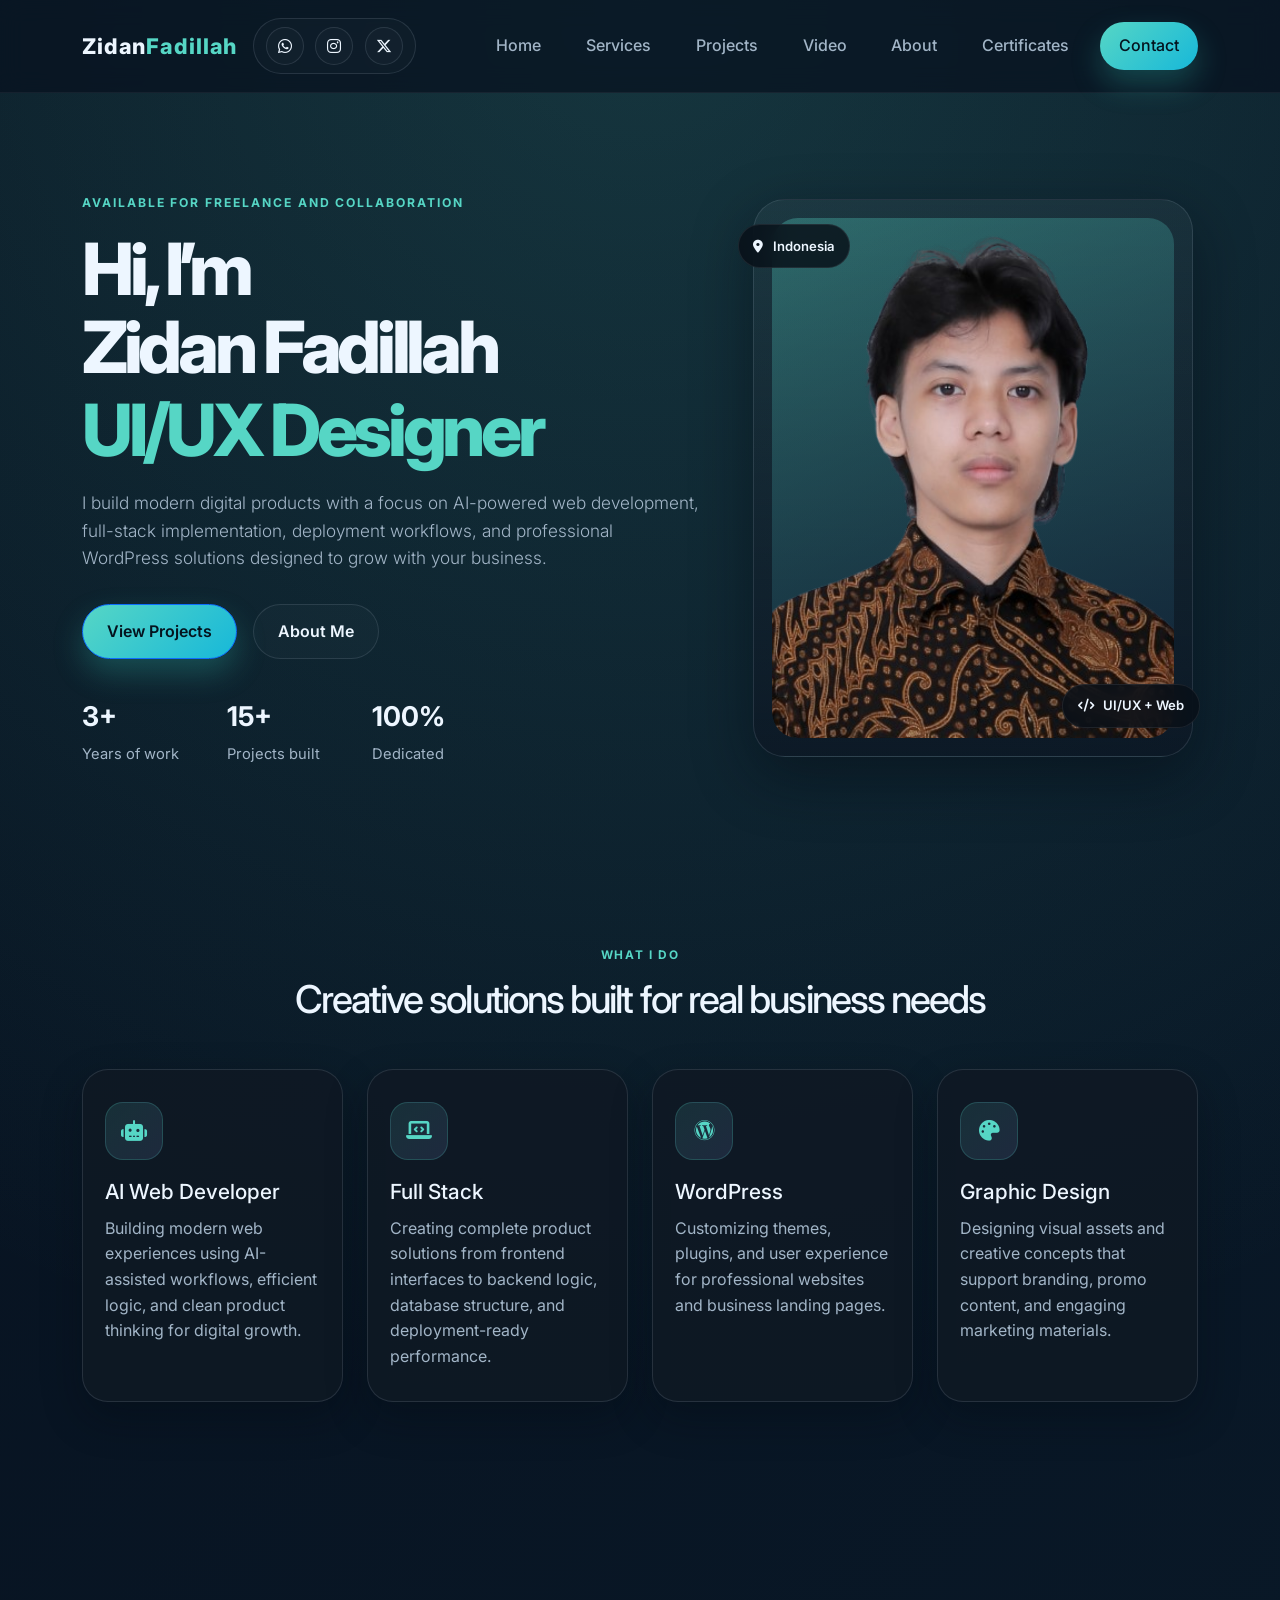
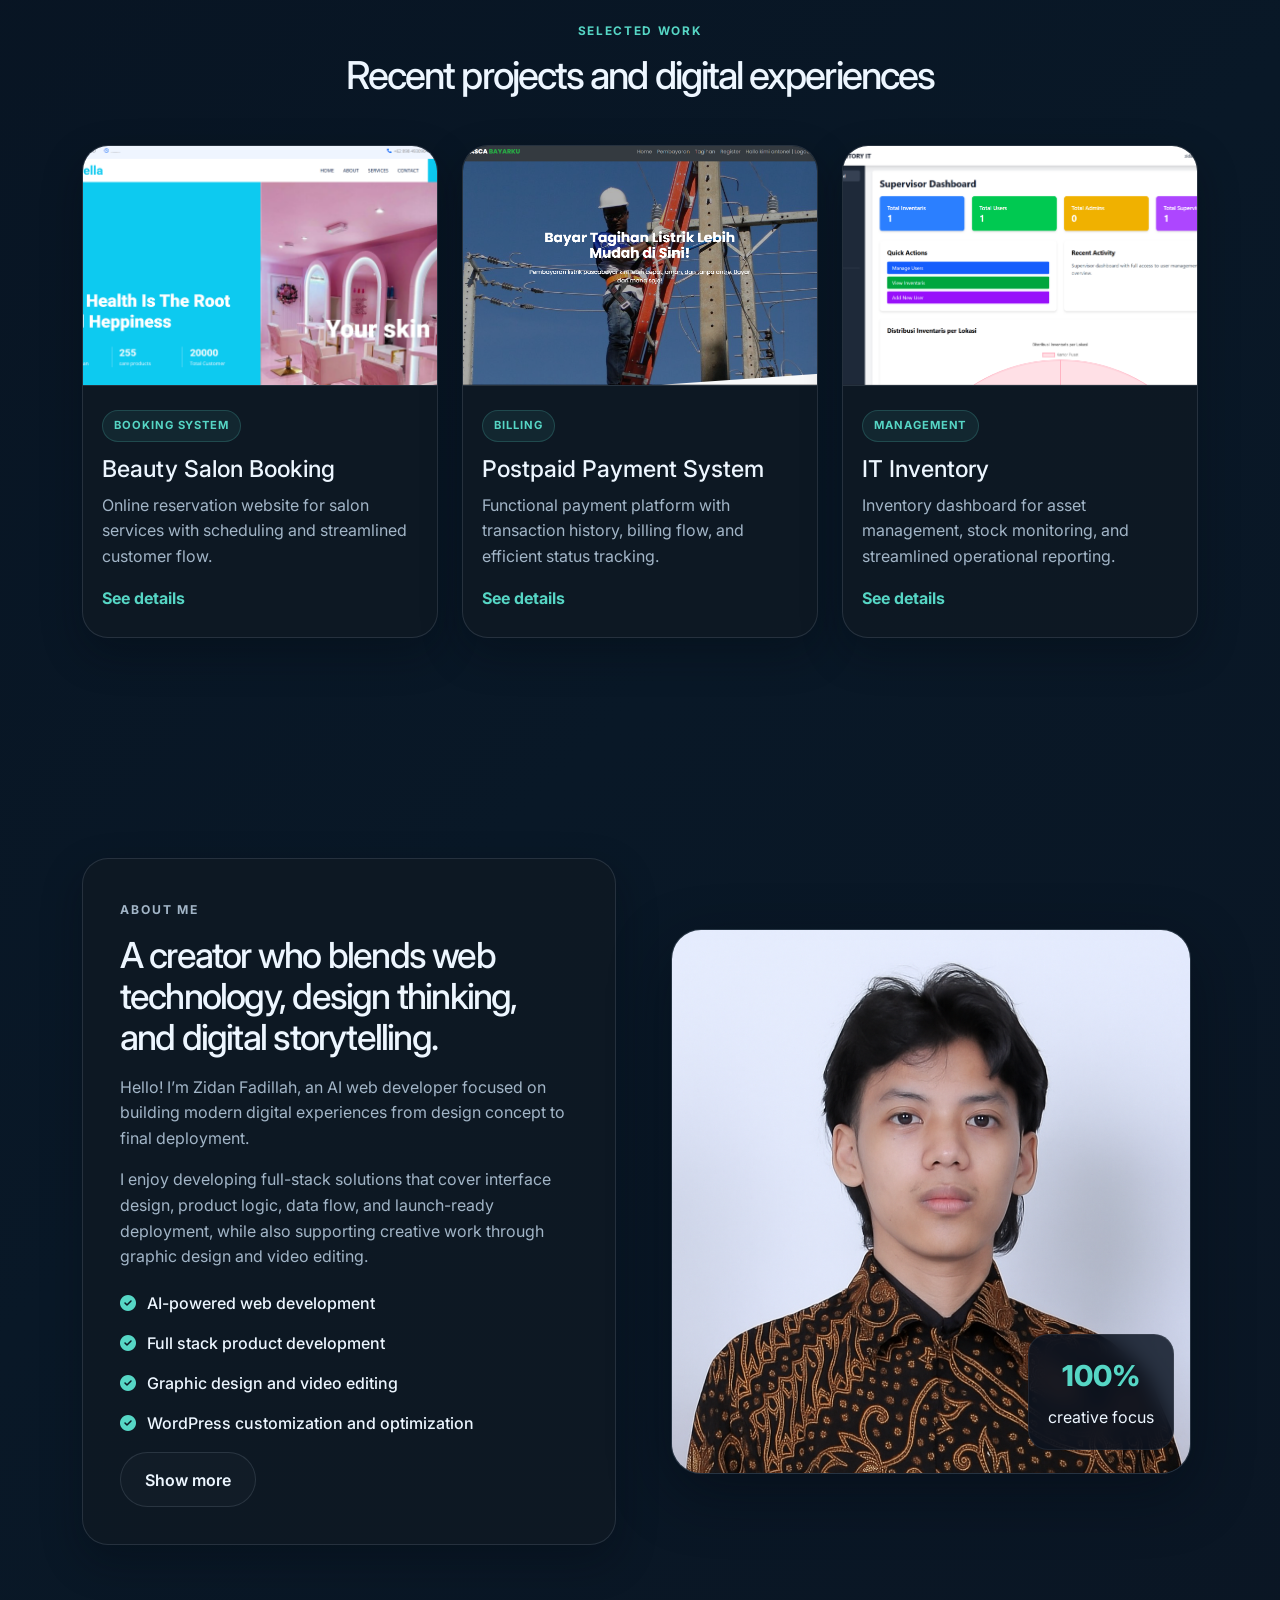
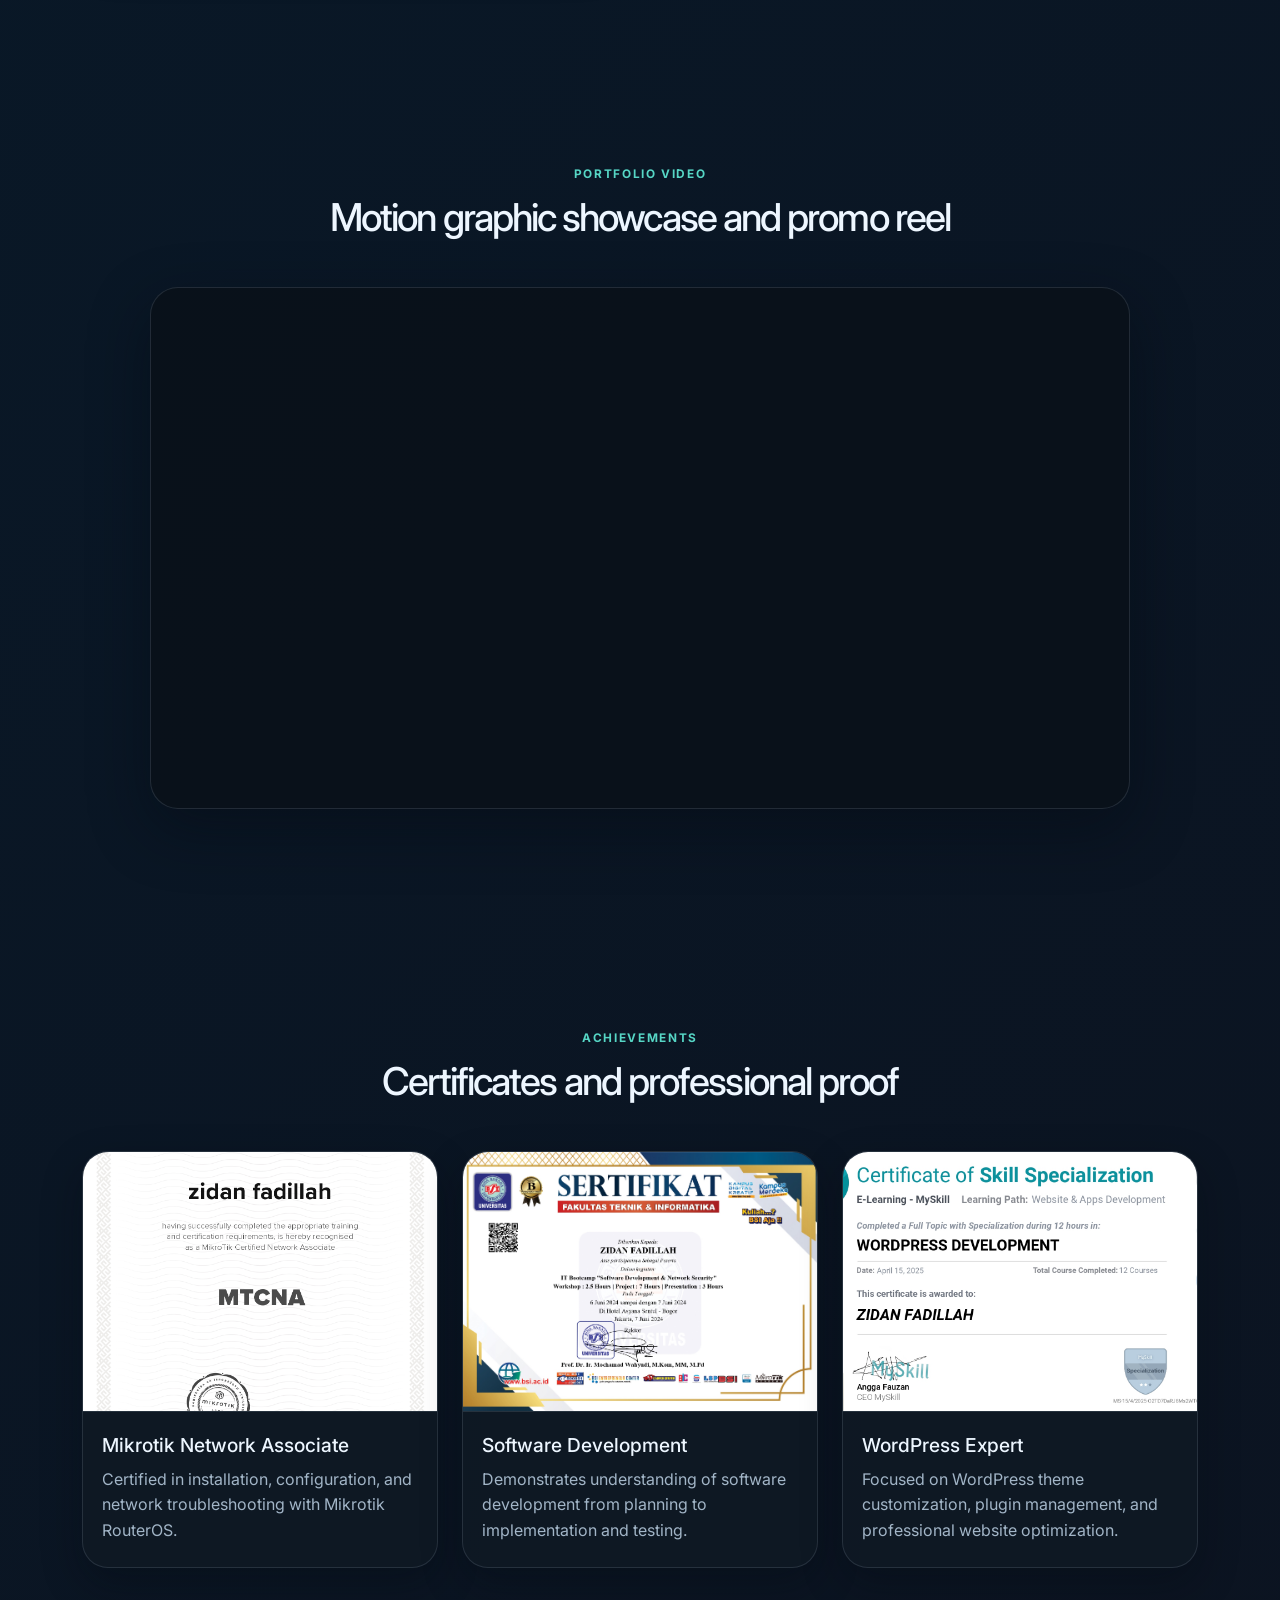
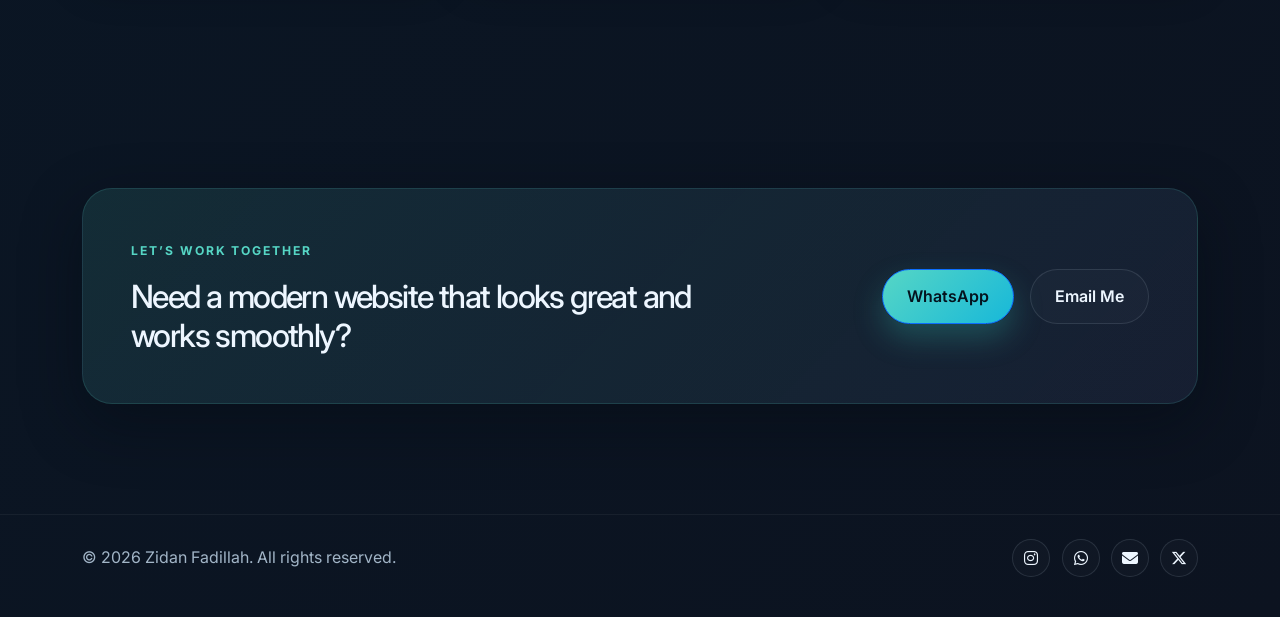
==== commit 40b4beb3: "GG" ====
--- a/index.html
+++ b/index.html
@@ -1,232 +1,327 @@
-<!DOCTYPE html>
+﻿<!DOCTYPE html>
 <html lang="en">
 
 <head>
     <meta charset="UTF-8">
     <meta name="viewport" content="width=device-width, initial-scale=1.0">
-    <title>Zidan Fadillah</title>
+    <meta name="description" content="Portfolio Zidan Fadillah - Web Developer, UI/UX Designer, and WordPress specialist.">
+    <title>Zidan Fadillah | Portfolio</title>
+    <link rel="preconnect" href="https://fonts.googleapis.com">
+    <link rel="preconnect" href="https://fonts.gstatic.com" crossorigin>
+    <link href="https://fonts.googleapis.com/css2?family=Inter:wght@400;500;600;700;800;900&display=swap" rel="stylesheet">
+    <link rel="stylesheet" href="https://cdnjs.cloudflare.com/ajax/libs/font-awesome/6.5.1/css/all.min.css">
+    <link href="https://cdn.jsdelivr.net/npm/bootstrap@5.3.7/dist/css/bootstrap.min.css" rel="stylesheet">
     <link rel="stylesheet" href="styles.css">
-    <link
-        href="https://fonts.googleapis.com/css2?family=Montserrat:wght@400;600;700&family=Poppins:wght@300;400;500&display=swap"
-        rel="stylesheet">
-    <link rel="stylesheet" href="https://cdnjs.cloudflare.com/ajax/libs/font-awesome/6.5.1/css/all.min.css">
-    <link href="https://cdn.jsdelivr.net/npm/bootstrap@5.3.7/dist/css/bootstrap.min.css" rel="stylesheet"
-        integrity="sha384-LN+7fdVzj6u52u30Kp6M/trliBMCMKTyK833zpbD+pXdCLuTusPj697FH4R/5mcr" crossorigin="anonymous">
 </head>
 
 <body>
-    <header>
-        <nav class="navbar navbar-expand-lg " id="navbar">
-            <div class="container">
-                <div class="navbar-brand" id="logo">
-                    <a href="#" class="logo">Zidan Fadillah</a>
-                </div>
-
-
-                <div class="social-media">
-                    <a class="fab fa-whatsapp" href="https://wa.me/08984930904"></a>
-                    <a class="fab fa-instagram" href="https://www.instagram.com/zdnfdllh_/"></a>
-                    <a class="fab fa-x-twitter" href="https://x.com/zdnfdllh_"></a>
-                </div>
-
-
-                <button class="navbar-toggler" type="button" data-bs-toggle="collapse" data-bs-target="#navbarNav"
-                    aria-controls="navbarNav" aria-expanded="false" aria-label="Toggle navigation">
+    <header class="site-header">
+        <nav class="navbar navbar-expand-lg">
+            <div class="container nav-wrap">
+                <a class="navbar-brand brand" href="#home">Zidan<span>Fadillah</span></a>
+
+                <div class="socials d-none d-md-flex" aria-label="social media">
+                    <a href="https://wa.me/08984930904" target="_blank" aria-label="WhatsApp"><i class="fa-brands fa-whatsapp"></i></a>
+                    <a href="https://www.instagram.com/zdnfdllh_/" target="_blank" aria-label="Instagram"><i class="fa-brands fa-instagram"></i></a>
+                    <a href="https://x.com/zdnfdllh_" target="_blank" aria-label="X"><i class="fa-brands fa-x-twitter"></i></a>
+                </div>
+
+                <button class="navbar-toggler" type="button" data-bs-toggle="collapse" data-bs-target="#mainNav" aria-controls="mainNav" aria-expanded="false" aria-label="Toggle navigation">
                     <span class="navbar-toggler-icon"></span>
                 </button>
 
-
-                <div class="collapse navbar-collapse" id="navbarNav">
-                    <ul class="navbar-nav ms-auto p-2 rounded-3 text-center">
-                        <li class="nav-item ">
-                            <a class="nav-link" href="#hero">Home</a>
-                        </li>
-                        <li class="nav-item">
-                            <a class="nav-link" href="#portfolio">Project</a>
-                        </li>
-                        <li class="nav-item">
-                            <a class="nav-link" href="#about">About</a>
-                        </li>
-                        <li class="nav-item">
-                            <a class="nav-link" href="#Certificate">Certificate</a>
-                        </li>
-                        <!-- <li class="nav-item">
-                            <button id="toggle-bright" class="dark-btn">🌙</button>
-                        </li> -->
+                <div class="collapse navbar-collapse" id="mainNav">
+                    <ul class="navbar-nav ms-auto align-items-lg-center gap-lg-3">
+                        <li class="nav-item"><a class="nav-link" href="#home">Home</a></li>
+                        <li class="nav-item"><a class="nav-link" href="#services">Services</a></li>
+                        <li class="nav-item"><a class="nav-link" href="#projects">Projects</a></li>
+                        <li class="nav-item"><a class="nav-link" href="#youtube">Video</a></li>
+                        <li class="nav-item"><a class="nav-link" href="#about">About</a></li>
+                        <li class="nav-item"><a class="nav-link" href="#certificates">Certificates</a></li>
+                        <li class="nav-item nav-cta"><a class="nav-link btn-primary-soft" href="#contact">Contact</a></li>
                     </ul>
                 </div>
             </div>
-            <!-- Tombol Dark Mode -->
         </nav>
     </header>
 
     <main>
-        <section class="align-items-center " id="hero">
-            <div class="d-flex container-fluid ">
-                <div class="row align-items-center ">
-                    <div class="col-md-6 " id="hero-text">
-                        <h1 class="display-5 fw-bold text-white mx-5">Hi, <span style="color: #79D1C3;">I'm Zidan
-                                Fadillah</span>
-                            <span id="job-title"> -Website Developer</span>
+        <section class="hero" id="home">
+            <div class="container hero-inner">
+                <div class="row align-items-center gy-5">
+                    <div class="col-lg-7 hero-copy reveal">
+                        <p class="eyebrow">Available for freelance and collaboration</p>
+                        <h1>
+                            Hi, I’m <span>Zidan Fadillah</span>
+                            <span class="role" id="job-title">AI Web Developer</span>
                         </h1>
-                        <p class="text-white mx-5">Creative Web Developer specializing in Back-end development,
-                            design, Wordpress
-                            customization, and UI/UX Design.
-                    </div>
-                    <div class="col-md-6 text-center">
-                        <img src="assets/img/batik-re.png" width="350" id="hero-image" alt="Zidan Fadillah">
-                    </div>
-                </div>
-            </div>
-        </section>
-        <!-- Portfolio Section Start -->
-        <section id="portfolio" class="py-5">
-            <div class="container ">
-                <!-- Title di atas card item -->
-                <h2 class="text-center fw-bold mb-5 section-title">My Project</h2>
+                        <p class="lead">
+                            I build modern digital products with a focus on AI-powered web development, full-stack implementation,
+                            deployment workflows, and professional WordPress solutions designed to grow with your business.
+                        </p>
+
+                        <div class="hero-actions">
+                            <a href="#projects" class="btn btn-primary">View Projects</a>
+                            <a href="#about" class="btn btn-secondary">About Me</a>
+                        </div>
+
+                        <div class="hero-meta">
+                            <div>
+                                <strong>3+</strong>
+                                <span>Years of work</span>
+                            </div>
+                            <div>
+                                <strong>15+</strong>
+                                <span>Projects built</span>
+                            </div>
+                            <div>
+                                <strong>100%</strong>
+                                <span>Dedicated</span>
+                            </div>
+                        </div>
+                    </div>
+
+                    <div class="col-lg-5 hero-visual reveal">
+                        <div class="portrait-card">
+                            <div class="image-wrap">
+                                <img src="assets/img/batik-re.png" alt="Zidan Fadillah portrait">
+                            </div>
+                            <div class="floating-badge badge-top">
+                                <i class="fa-solid fa-location-dot"></i> Indonesia
+                            </div>
+                            <div class="floating-badge badge-bottom">
+                                <i class="fa-solid fa-code"></i> UI/UX + Web
+                            </div>
+                        </div>
+                    </div>
+                </div>
+            </div>
+        </section>
+
+        <section class="services section-space" id="services">
+            <div class="container">
+                <div class="section-heading reveal">
+                    <p>What I Do</p>
+                    <h2>Creative solutions built for real business needs</h2>
+                </div>
+
                 <div class="row g-4">
-                    <div class="col-md-4">
-                        <div class="card custom-card h-100 shadow">
-                            <img src="assets/img/port1.png" class="card-img-top card-img-custom" alt="Card Image">
-                            <div class="card-body text-center">
-                                <h5 class="card-title fw-bold">Booking Salon Kecantikan</h5>
-                                <p class="card-text">
-                                    Aplikasi web untuk memudahkan pelanggan melakukan reservasi layanan salon secara
-                                    online, lengkap dengan fitur jadwal dan notifikasi.
+                    <div class="col-md-6 col-xl-3 reveal">
+                        <article class="info-card">
+                            <div class="icon-wrap"><i class="fa-solid fa-robot"></i></div>
+                            <h3>AI Web Developer</h3>
+                            <p>Building modern web experiences using AI-assisted workflows, efficient logic, and clean product thinking for digital growth.</p>
+                        </article>
+                    </div>
+                    <div class="col-md-6 col-xl-3 reveal">
+                        <article class="info-card">
+                            <div class="icon-wrap"><i class="fa-solid fa-laptop-code"></i></div>
+                            <h3>Full Stack</h3>
+                            <p>Creating complete product solutions from frontend interfaces to backend logic, database structure, and deployment-ready performance.</p>
+                        </article>
+                    </div>
+                    <div class="col-md-6 col-xl-3 reveal">
+                        <article class="info-card">
+                            <div class="icon-wrap"><i class="fa-brands fa-wordpress"></i></div>
+                            <h3>WordPress</h3>
+                            <p>Customizing themes, plugins, and user experience for professional websites and business landing pages.</p>
+                        </article>
+                    </div>
+                    <div class="col-md-6 col-xl-3 reveal">
+                        <article class="info-card">
+                            <div class="icon-wrap"><i class="fa-solid fa-palette"></i></div>
+                            <h3>Graphic Design</h3>
+                            <p>Designing visual assets and creative concepts that support branding, promo content, and engaging marketing materials.</p>
+                        </article>
+                    </div>
+                </div>
+            </div>
+        </section>
+
+        <section class="projects section-space" id="projects">
+            <div class="container">
+                <div class="section-heading reveal">
+                    <p>Selected Work</p>
+                    <h2>Recent projects and digital experiences</h2>
+                </div>
+
+                <div class="row g-4">
+                    <div class="col-lg-4 reveal">
+                        <article class="project-card">
+                            <img src="assets/img/port1.png" alt="Booking Salon Kecantikan">
+                            <div class="project-content">
+                                <span class="tag">Booking System</span>
+                                <h3>Beauty Salon Booking</h3>
+                                <p>Online reservation website for salon services with scheduling and streamlined customer flow.</p>
+                                <a href="#contact">See details</a>
+                            </div>
+                        </article>
+                    </div>
+
+                    <div class="col-lg-4 reveal">
+                        <article class="project-card">
+                            <img src="assets/img/porto2.png" alt="Pembayaran Pascabayar">
+                            <div class="project-content">
+                                <span class="tag">Billing</span>
+                                <h3>Postpaid Payment System</h3>
+                                <p>Functional payment platform with transaction history, billing flow, and efficient status tracking.</p>
+                                <a href="#contact">See details</a>
+                            </div>
+                        </article>
+                    </div>
+
+                    <div class="col-lg-4 reveal">
+                        <article class="project-card">
+                            <img src="assets/img/project5.png" alt="Inventory IT">
+                            <div class="project-content">
+                                <span class="tag">Management</span>
+                                <h3>IT Inventory</h3>
+                                <p>Inventory dashboard for asset management, stock monitoring, and streamlined operational reporting.</p>
+                                <a href="#contact">See details</a>
+                            </div>
+                        </article>
+                    </div>
+                </div>
+            </div>
+        </section>
+
+        <section class="about section-space" id="about">
+            <div class="container">
+                <div class="row align-items-center g-5">
+                    <div class="col-lg-6 reveal">
+                        <div class="about-card">
+                            <p class="eyebrow">About Me</p>
+                            <h2>A creator who blends web technology, design thinking, and digital storytelling.</h2>
+                            <p>
+                                Hello! I’m Zidan Fadillah, an AI web developer focused on building modern digital experiences from design concept to final deployment.
+                            </p>
+                            <p>
+                                I enjoy developing full-stack solutions that cover interface design, product logic, data flow, and launch-ready deployment, while also supporting creative work through graphic design and video editing.
+                            </p>
+
+                            <ul class="about-list">
+                                <li><i class="fa-solid fa-circle-check"></i> AI-powered web development</li>
+                                <li><i class="fa-solid fa-circle-check"></i> Full stack product development</li>
+                                <li><i class="fa-solid fa-circle-check"></i> Graphic design and video editing</li>
+                                <li><i class="fa-solid fa-circle-check"></i> WordPress customization and optimization</li>
+                            </ul>
+
+                            <button id="about-more-btn" class="btn btn-secondary mt-3">Show more</button>
+                            <div id="about-more" class="about-more" hidden>
+                                <p>
+                                    <strong>Email:</strong> zidanfadillah006@gmail.com<br>
+                                    <strong>Phone:</strong> +62 898 4930 904
                                 </p>
-                                <a href="#" class="btn btn-outline-info rounded-pill px-4">Lihat Detail</a>
-                            </div>
-                        </div>
-                    </div>
-                    <div class="col-md-4">
-                        <div class="card custom-card h-100 shadow">
-                            <img src="assets/img/porto2.png" class="card-img-top card-img-custom" alt="Card Image">
-                            <div class="card-body text-center">
-                                <h5 class="card-title fw-bold">Pembayaran Pascabayar</h5>
-                                <p class="card-text">
-                                    Sistem pembayaran pascabayar yang aman dan praktis untuk berbagai layanan,
-                                    dilengkapi riwayat transaksi dan notifikasi tagihan.
-                                </p>
-                                <a href="#" class="btn btn-outline-info rounded-pill px-4">Lihat Detail</a>
-                            </div>
-                        </div>
-                    </div>
-                    <div class="col-md-4">
-                        <div class="card custom-card h-100 shadow">
-                            <img src="assets/img/project5.png" class="card-img-top card-img-custom" alt="Card Image">
-                            <div class="card-body text-center">
-                                <h5 class="card-title fw-bold">Inventory IT</h5>
-                                <p class="card-text">
-                                    Sistem manajemen inventaris perangkat dan aset IT berbasis web untuk melacak stok,
-                                    riwayat peminjaman, pemeliharaan, dan menghasilkan laporan secara real-time.
-                                </p>
-                                <a href="#" class="btn btn-outline-info rounded-pill px-4">Lihat Detail</a>
-                            </div>
-                        </div>
-                    </div>
-                </div>
-                <!-- About Section Start -->
-                <section id="about" class="py-5">
-                    <div class="container">
-                        <div class="row align-items-center flex-md-row flex-column-reverse">
-                            <div class="col-md-6 mt-4 mt-md-0">
-                                <div class="about-card p-4 rounded-4 shadow-lg">
-                                    <h2 class="fw-bold mb-3 about-title">About Me</h2>
-                                    <p class="about-desc">
-                                        Halo! Saya <span class="fw-semibold" style="color:#79D1C3">Zidan
-                                            Fadillah</span>, seorang web developer yang berfokus pada pembuatan website
-                                        di sisi server. Saya suka belajar teknologi baru dan membagikan pengetahuan
-                                        melalui project-project kreatif.
-                                    </p>
-                                    <ul class="about-list list-unstyled mt-3">
-                                        <li><i class="fa-solid fa-code me-2" style="color:#79D1C3"></i>Back-end </li>
-                                        <li><i class="fa-solid fa-palette me-2" style="color:#79D1C3"></i>UI/UX Design
-                                        </li>
-                                        <li><i class="fa-solid fa-code me-2" style="color:#79D1C3"></i>WordPress
-                                            Development</li>
-                                    </ul>
-                                    <button id="about-more-btn"
-                                        class="btn btn-outline-info rounded-pill mt-4 px-4">Tampilkan Lebih
-                                        Banyak</button>
-                                    <div id="about-more" class="about-more mt-3" style="display:none;">
-                                        <p>
-                                            📩 Zidanfadillah006@gmail.com <br>
-                                            ☎️ +62-898-4930-904
-                                        </p>
-                                        <a href="mailto:zdnfdllh@gmail.com"
-                                            class="btn btn-info rounded-pill px-4 mt-2">Hubungi Saya</a>
-                                    </div>
-                                </div>
-                            </div>
-                            <div class="col-md-6 text-center">
-                                <img src="assets/img/batik-re.png" alt="About Zidan"
-                                    class="about-img img-fluid rounded-circle shadow">
-                            </div>
-                        </div>
-                    </div>
-                </section>
-                <!-- About Section End -->
-                <!-- Kotak My Certificate -->
-                <div class="certificate-section mt-5" id="Certificate">
-                    <h3 class="fw-bold mb-4 text-center section-title">My Certificate</h3>
-                    <div class="row justify-content-center g-4">
-                        <div class="col-md-4">
-                            <div class="certificate-card p-4 text-center h-100">
-                                <img src="assets/img/mc.jpg" alt="Certificate 1" class="certificate-img mb-3">
-                                <h5 class="fw-semibold mb-2 text-white">Mikrotik Network Associate</h5>
-                                <p class="mb-1">Sertifikat resmi Mikrotik yang membuktikan kemampuan dalam instalasi,
-                                    konfigurasi, dan troubleshooting jaringan berbasis Mikrotik RouterOS.</p>
-                                <a href="#" class="btn btn-outline-info btn-sm rounded-pill mt-2">Lihat Sertifikat</a>
-                            </div>
-                        </div>
-                        <div class="col-md-4">
-                            <div class="certificate-card p-4 text-center h-100">
-                                <img src="assets/img/it.jpg" alt="Certificate 2" class="certificate-img mb-3">
-                                <h5 class="fw-semibold mb-2 text-white">Software Development</h5>
-                                <p class="mb-1">Sertifikat penguasaan pengembangan perangkat lunak mulai dari analisis
-                                    kebutuhan, desain, implementasi, hingga pengujian aplikasi modern.</p>
-                                <a href="#" class="btn btn-outline-info btn-sm rounded-pill mt-2">Lihat Sertifikat</a>
-                            </div>
-                        </div>
-                        <div class="col-md-4">
-                            <div class="certificate-card p-4 text-center h-100">
-                                <img src="assets/img/wp.jpg" alt="Certificate 3" class="certificate-img mb-3">
-                                <h5 class="fw-semibold mb-2 text-white">WordPress Expert</h5>
-                                <p class="mb-1">Sertifikat keahlian WordPress untuk pembuatan, kustomisasi tema,
-                                    pengelolaan plugin, dan optimasi website profesional berbasis WordPress.</p>
-                                <a href="#" class="btn btn-outline-info btn-sm rounded-pill mt-2">Lihat Sertifikat</a>
-                            </div>
-                        </div>
-                    </div>
-                </div>
-            </div>
-        </section>
-        <!-- Portfolio Section End -->
+                                <a href="mailto:zidanfadillah006@gmail.com" class="btn btn-primary">Contact me</a>
+                            </div>
+                        </div>
+                    </div>
+
+                    <div class="col-lg-6 reveal">
+                        <div class="about-visual">
+                            <div class="profile-frame">
+                                <img src="assets/img/batik-bg.png" alt="Zidan portfolio preview">
+                            </div>
+                            <div class="mini-stat">
+                                <span class="mini-number">100%</span>
+                                <span>creative focus</span>
+                            </div>
+                        </div>
+                    </div>
+                </div>
+            </div>
+        </section>
+
+        <section class="youtube section-space" id="youtube">
+            <div class="container">
+                <div class="section-heading reveal">
+                    <p>Portfolio Video</p>
+                    <h2>Motion graphic showcase and promo reel</h2>
+                </div>
+
+                <div class="video-wrapper reveal">
+                    <iframe
+                        src="https://www.youtube.com/embed/3o8l0kCb_d0?si=BNaP1I4iYlb8rDZc"
+                        title="Zidan Fadillah motion graphic video"
+                        allow="accelerometer; autoplay; clipboard-write; encrypted-media; gyroscope; picture-in-picture; web-share"
+                        referrerpolicy="strict-origin-when-cross-origin"
+                        allowfullscreen>
+                    </iframe>
+                </div>
+            </div>
+        </section>
+
+        <section class="certificates section-space" id="certificates">
+            <div class="container">
+                <div class="section-heading reveal">
+                    <p>Achievements</p>
+                    <h2>Certificates and professional proof</h2>
+                </div>
+
+                <div class="row g-4">
+                    <div class="col-md-6 col-xl-4 reveal">
+                        <article class="certificate-card">
+                            <img src="assets/img/mc.jpg" alt="Mikrotik Network Associate certificate">
+                            <div>
+                                <h3>Mikrotik Network Associate</h3>
+                                <p>Certified in installation, configuration, and network troubleshooting with Mikrotik RouterOS.</p>
+                            </div>
+                        </article>
+                    </div>
+
+                    <div class="col-md-6 col-xl-4 reveal">
+                        <article class="certificate-card">
+                            <img src="assets/img/it.jpg" alt="Software Development certificate">
+                            <div>
+                                <h3>Software Development</h3>
+                                <p>Demonstrates understanding of software development from planning to implementation and testing.</p>
+                            </div>
+                        </article>
+                    </div>
+
+                    <div class="col-md-6 col-xl-4 reveal">
+                        <article class="certificate-card">
+                            <img src="assets/img/wp.jpg" alt="WordPress expert certificate">
+                            <div>
+                                <h3>WordPress Expert</h3>
+                                <p>Focused on WordPress theme customization, plugin management, and professional website optimization.</p>
+                            </div>
+                        </article>
+                    </div>
+                </div>
+            </div>
+        </section>
+
+        <section class="contact section-space" id="contact">
+            <div class="container">
+                <div class="contact-box reveal">
+                    <div>
+                        <p class="eyebrow">Let’s work together</p>
+                        <h2>Need a modern website that looks great and works smoothly?</h2>
+                    </div>
+                    <div class="contact-actions">
+                        <a href="https://wa.me/08984930904" target="_blank" class="btn btn-primary">WhatsApp</a>
+                        <a href="mailto:zidanfadillah006@gmail.com" class="btn btn-secondary">Email Me</a>
+                    </div>
+                </div>
+            </div>
+        </section>
     </main>
-    <footer class="footer-section mt-5 pt-4 pb-2">
-        <div class="container">
-            <div class="row align-items-center text-center text-md-start">
-                <div class="col-md-6 mb-3 mb-md-0">
-                    <span class="footer-logo fw-bold text-light">Zidan Fadillah</span>
-                    <span class="ms-2 text-light">&copy; 2025 All Rights Reserved.</span>
-                </div>
-                <div class="col-md-6 text-md-end icon-footer">
-                    <a href="https://www.instagram.com/zdnfdllh_/" class="footer-icon me-3" target="_blank"><i
-                            class="fab fa-instagram"></i></a>
-                    <a href="https://wa.me/08984930904" class="footer-icon me-3" target="_blank"><i
-                            class="fab fa-whatsapp"></i></a>
-                    <a href="https://mailto:Zidanfadillah006@gmail.com" class="footer-icon me-3" target="_blank"><i
-                            class="fas fa-envelope"></i></a>
-                    <a href="https://x.com/zdnfdllh_" class="footer-icon" target="_blank"><i
-                            class="fab fa-x-twitter"></i></a>
-                </div>
+
+    <footer class="site-footer">
+        <div class="container footer-inner">
+            <p>© <span id="year"></span> Zidan Fadillah. All rights reserved.</p>
+            <div class="footer-socials">
+                <a href="https://www.instagram.com/zdnfdllh_/" target="_blank" aria-label="Instagram"><i class="fa-brands fa-instagram"></i></a>
+                <a href="https://wa.me/08984930904" target="_blank" aria-label="WhatsApp"><i class="fa-brands fa-whatsapp"></i></a>
+                <a href="mailto:zidanfadillah006@gmail.com" aria-label="Email"><i class="fa-solid fa-envelope"></i></a>
+                <a href="https://x.com/zdnfdllh_" target="_blank" aria-label="X"><i class="fa-brands fa-x-twitter"></i></a>
             </div>
         </div>
     </footer>
+
+    <script src="https://cdn.jsdelivr.net/npm/bootstrap@5.3.7/dist/js/bootstrap.bundle.min.js"></script>
     <script src="script.js"></script>
 </body>
-<script src="https://cdn.jsdelivr.net/npm/bootstrap@5.3.7/dist/js/bootstrap.min.js"
-    integrity="sha384-7qAoOXltbVP82dhxHAUje59V5r2YsVfBafyUDxEdApLPmcdhBPg1DKg1ERo0BZlK"
-    crossorigin="anonymous"></script>
-
-</html>+
+</html>
--- a/styles.css
+++ b/styles.css
@@ -1,413 +1,675 @@
-  * {
-    margin: 0;
-    padding: 0;
-    font-family: Montserrat;
-  }
-
-  /* Tombol Dark Mode */
-  .dark-btn {
-    background: none;
-    border: none;
-    font-size: 1.5rem;
-    cursor: pointer;
-    float: right;
-    margin-right: 2rem;
-    margin-top: 0.3rem;
-  }
-
-
-
-  body {
-    color: rgb(253, 247, 247);
-    transition: background 0.5s ease-in-out, color 0.3s ease-in-out;
-    background: linear-gradient(135deg, #181824 0%, #23243a 100%);
-  }
-
-
-
-  nav {
-    height: 4rem;
-    /* width: 60%; */
-    background: rgba(255, 255, 255, 0.23);
-    border: 1px solid rgba(255, 255, 255, 0.18);
-    border-radius: 20px;
-    /* margin: 20vw; */
-    margin-top: 20px;
-  }
-  .nav-item a {
-    text-decoration: none;
-    font-size: 20px;
-    margin-top: 5px;
-    margin-right: 1rem;
-    color: rgb(255, 255, 255);
-    padding: 0.3rem;
-  }
-
-  .nav-item a:hover {
-    text-decoration: none;
-    /* transition-delay: 1s; */
-    color: rgb(0, 255, 255);
-  }
-
-  .navbar #logo a:hover {
-    color: rgb(0, 255, 255);
-  }
-
-  .social-media {
-    float: left;
-    /* margin-left: 5px; */
-    background-color: #000000;
-    padding: 5px;
-    border-radius: 15px;
-  }
-
-  .social-media a {
-    padding: 0 3px;
-    text-decoration: none;
-    color: rgb(255, 254, 254);
-  }
-
-  .social-media a:hover {
-    transform: scale(1.6);
-  }
-
-  .navbar #logo a {
-    text-decoration: none;
-    color: rgb(255, 255, 255);
-    font-size: 20px;
-  }
-
-  .navbar #logo a :hover {
-    color: aqua;
-  }
-
-  #hero .container-fluid {
-    padding: 4rem 0; 
-  }
-
-
-
-  #hero #hero-text {
-    /* text-align: center; */
-    padding-top: 5rem;;
-    font-size: 20px;
-    height: 450px;
-    /* background-color: #0a0a0f; */
-  }
-
-  #hero #hero-image {
-    /* height: 450px; */
-    height: 350px;
-    background-color: #d6d6d6;
-    border-radius: 200px;
-
-  }
-
-  #portfolio .container h2{
+﻿:root {
+  --bg: #07111f;
+  --bg-soft: #0d1b2a;
+  --panel: rgba(12, 22, 35, 0.9);
+  --panel-strong: #111f2e;
+  --card: #0d1d2d;
+  --card-2: #0b1825;
+  --text: #edf6ff;
+  --muted: #a2b5c7;
+  --line: rgba(148, 167, 185, 0.18);
+  --primary: #56d6c5;
+  --primary-strong: #34c2b4;
+  --secondary: #94a8ff;
+  --accent: #17b8d9;
+  --shadow: 0 20px 60px rgba(5, 11, 18, 0.48);
+}
+
+* {
+  box-sizing: border-box;
+}
+
+html {
+  scroll-behavior: smooth;
+}
+
+body {
+  margin: 0;
+  font-family: 'Inter', sans-serif;
+  background:
+    radial-gradient(circle at top, rgba(86, 214, 197, 0.18), transparent 26%),
+    linear-gradient(135deg, #07111f 0%, #091827 44%, #0c1320 100%);
+  color: var(--text);
+  line-height: 1.6;
+}
+
+img {
+  display: block;
+  max-width: 100%;
+}
+
+a {
+  text-decoration: none;
+}
+
+p {
+  margin: 0;
+}
+
+.section-space {
+  padding: 110px 0;
+}
+
+.site-header {
+  position: sticky;
+  top: 0;
+  z-index: 1000;
+  backdrop-filter: blur(12px);
+  background: rgba(7, 17, 31, 0.72);
+  border-bottom: 1px solid rgba(255, 255, 255, 0.05);
+}
+
+.navbar {
+  padding: 18px 0;
+}
+
+.nav-wrap {
+  display: flex;
+  align-items: center;
+  gap: 1rem;
+}
+
+.navbar-brand.brand {
+  font-size: 1.35rem;
+  font-weight: 800;
+  letter-spacing: 0.04em;
+  color: var(--text);
+  margin-right: auto;
+}
+
+.navbar-brand.brand span {
+  color: var(--primary);
+}
+
+.socials {
+  display: flex;
+  align-items: center;
+  gap: 0.7rem;
+  margin-right: 1.25rem;
+  padding: 0.5rem 0.75rem;
+  border: 1px solid var(--line);
+  border-radius: 999px;
+  background: rgba(255, 255, 255, 0.02);
+}
+
+.socials a,
+.footer-socials a {
+  display: inline-flex;
+  justify-content: center;
+  align-items: center;
+  width: 38px;
+  height: 38px;
+  border-radius: 50%;
+  color: var(--text);
+  background: rgba(255, 255, 255, 0.02);
+  border: 1px solid var(--line);
+  transition: transform 0.2s ease, border-color 0.2s ease, background 0.2s ease;
+}
+
+.socials a:hover,
+.footer-socials a:hover {
+  transform: translateY(-2px);
+  border-color: rgba(86, 214, 197, 0.4);
+  background: rgba(86, 214, 197, 0.1);
+}
+
+.navbar-nav {
+  gap: 0.4rem;
+}
+
+.nav-link {
+  color: var(--muted) !important;
+  font-weight: 500;
+  padding: 0.7rem 0.9rem !important;
+  border-radius: 999px;
+  transition: color 0.2s ease, background 0.2s ease;
+}
+
+.nav-link:hover,
+.nav-link:focus {
+  color: var(--text) !important;
+  background: rgba(255, 255, 255, 0.03);
+}
+
+.nav-cta .nav-link {
+  padding: 0.7rem 1.2rem !important;
+}
+
+.btn,
+.btn-primary,
+.btn-secondary {
+  display: inline-flex;
+  align-items: center;
+  justify-content: center;
+  border-radius: 999px;
+  padding: 0.9rem 1.5rem;
+  font-weight: 600;
+  transition: transform 0.2s ease, box-shadow 0.2s ease, border-color 0.2s ease;
+}
+
+.btn:hover,
+.btn-primary:hover,
+.btn-secondary:hover {
+  transform: translateY(-2px);
+}
+
+.btn-primary,
+.btn-primary-soft {
+  background: linear-gradient(135deg, var(--primary) 0%, var(--accent) 100%);
+  color: #04131e !important;
+  box-shadow: 0 14px 30px rgba(52, 194, 180, 0.28);
+}
+
+.btn-secondary {
+  background: rgba(255, 255, 255, 0.02);
+  color: var(--text);
+  border: 1px solid var(--line);
+}
+
+.btn-primary-soft {
+  border-radius: 999px;
+  padding: 0.75rem 1.3rem;
+}
+
+.hero {
+  padding: 96px 0 70px;
+}
+
+.hero-inner {
+  position: relative;
+}
+
+.eyebrow {
+  display: inline-block;
+  font-size: 0.76rem;
+  font-weight: 700;
+  letter-spacing: 0.16em;
+  text-transform: uppercase;
+  color: var(--primary);
+  margin-bottom: 1.1rem;
+}
+
+.hero-copy h1 {
+  margin: 0 0 1.25rem;
+  font-size: clamp(2.4rem, 6vw, 4.5rem);
+  line-height: 1.08;
+  letter-spacing: -0.06em;
+  font-weight: 800;
+}
+
+.hero-copy h1 span {
+  display: block;
+}
+
+.hero-copy h1 .role {
+  color: var(--primary);
+  margin-top: 0.35rem;
+}
+
+.lead {
+  max-width: 620px;
+  font-size: 1.08rem;
+  color: var(--muted);
+  margin-bottom: 2rem;
+}
+
+.hero-actions {
+  display: flex;
+  flex-wrap: wrap;
+  gap: 1rem;
+  margin-bottom: 2.3rem;
+}
+
+.hero-meta {
+  display: flex;
+  flex-wrap: wrap;
+  gap: 2.2rem;
+}
+
+.hero-meta div {
+  display: flex;
+  flex-direction: column;
+  gap: 0.25rem;
+  min-width: 110px;
+}
+
+.hero-meta strong {
+  font-size: 1.7rem;
+  color: var(--text);
+}
+
+.hero-meta span {
+  color: var(--muted);
+  font-size: 0.92rem;
+}
+
+.hero-visual {
+  display: flex;
+  justify-content: center;
+}
+
+.portrait-card {
+  position: relative;
+  width: min(100%, 440px);
+  border-radius: 32px;
+  padding: 18px;
+  background: linear-gradient(180deg, rgba(255,255,255,0.04), rgba(12,22,35,0.72));
+  border: 1px solid var(--line);
+  box-shadow: var(--shadow);
+}
+
+.image-wrap {
+  border-radius: 26px;
+  overflow: hidden;
+  background: linear-gradient(160deg, rgba(86,214,197,0.32), rgba(18,36,61,0.6));
+}
+
+.image-wrap img {
+  width: 100%;
+  height: 520px;
+  object-fit: cover;
+}
+
+.floating-badge {
+  position: absolute;
+  display: inline-flex;
+  align-items: center;
+  gap: 0.6rem;
+  background: rgba(8, 15, 24, 0.82);
+  color: var(--text);
+  border: 1px solid rgba(255,255,255,0.08);
+  border-radius: 999px;
+  padding: 0.65rem 0.9rem;
+  font-size: 0.82rem;
+  font-weight: 600;
+  backdrop-filter: blur(10px);
+}
+
+.badge-top {
+  left: -16px;
+  top: 24px;
+}
+
+.badge-bottom {
+  right: -8px;
+  bottom: 28px;
+}
+
+.section-heading {
+  text-align: center;
+  max-width: 700px;
+  margin: 0 auto 48px;
+}
+
+.section-heading p {
+  color: var(--primary);
+  text-transform: uppercase;
+  letter-spacing: 0.14em;
+  font-weight: 700;
+  font-size: 0.74rem;
+  margin-bottom: 0.7rem;
+}
+
+.section-heading h2 {
+  margin: 0;
+  font-size: clamp(2rem, 3vw, 3rem);
+  line-height: 1.15;
+  letter-spacing: -0.05em;
+}
+
+.info-card,
+.project-card,
+.certificate-card,
+.about-card {
+  position: relative;
+  background: rgba(15, 25, 36, 0.9);
+  border: 1px solid var(--line);
+  border-radius: 26px;
+  box-shadow: 0 16px 40px rgba(1, 10, 17, 0.32);
+}
+
+.info-card {
+  height: 100%;
+  padding: 2rem 1.4rem;
+}
+
+.icon-wrap {
+  width: 58px;
+  height: 58px;
+  border-radius: 18px;
+  display: grid;
+  place-items: center;
+  font-size: 1.3rem;
+  color: var(--primary);
+  background: linear-gradient(135deg, rgba(86, 214, 197, 0.13), rgba(148, 168, 255, 0.12));
+  border: 1px solid rgba(86, 214, 197, 0.2);
+  margin-bottom: 1.25rem;
+}
+
+.info-card h3 {
+  margin: 0 0 0.7rem;
+  font-size: 1.3rem;
+}
+
+.info-card p {
+  color: var(--muted);
+}
+
+.project-card {
+  overflow: hidden;
+  height: 100%;
+}
+
+.project-card img {
+  width: 100%;
+  height: 240px;
+  object-fit: cover;
+  border-bottom: 1px solid var(--line);
+}
+
+.project-content {
+  padding: 1.5rem 1.2rem 1.6rem;
+}
+
+.tag {
+  display: inline-flex;
+  padding: 0.38rem 0.7rem;
+  border-radius: 999px;
+  background: rgba(86, 214, 197, 0.08);
+  color: var(--primary);
+  border: 1px solid rgba(86, 214, 197, 0.2);
+  font-size: 0.7rem;
+  font-weight: 700;
+  letter-spacing: 0.08em;
+  text-transform: uppercase;
+}
+
+.project-content h3 {
+  margin: 0.9rem 0 0.55rem;
+  font-size: 1.45rem;
+}
+
+.project-content p {
+  color: var(--muted);
+  margin-bottom: 1rem;
+}
+
+.project-content a {
+  color: var(--primary);
+  font-weight: 700;
+}
+
+.about-card {
+  padding: 2.3rem;
+}
+
+.about-card h2 {
+  margin: 0 0 1rem;
+  font-size: clamp(2rem, 2.8vw, 2.8rem);
+  line-height: 1.15;
+  letter-spacing: -0.05em;
+}
+
+.about-card p {
+  color: var(--muted);
+  margin-bottom: 1rem;
+}
+
+.about-list {
+  list-style: none;
+  padding: 0;
+  margin: 1.3rem 0 0;
+  display: grid;
+  gap: 0.9rem;
+  color: var(--text);
+}
+
+.about-list li {
+  display: flex;
+  align-items: center;
+  gap: 0.7rem;
+  font-weight: 500;
+}
+
+.about-list i {
+  color: var(--primary);
+}
+
+.about-more {
+  margin-top: 1.3rem;
+  padding-top: 1rem;
+  border-top: 1px solid var(--line);
+}
+
+.about-visual {
+  position: relative;
+  display: flex;
+  justify-content: center;
+}
+
+.profile-frame {
+  width: min(100%, 520px);
+  border-radius: 30px;
+  overflow: hidden;
+  border: 1px solid var(--line);
+  background: rgba(255, 255, 255, 0.02);
+  box-shadow: var(--shadow);
+}
+
+.profile-frame img {
+  width: 100%;
+  min-height: 500px;
+  object-fit: cover;
+
+}
+
+.mini-stat {
+  position: absolute;
+  right: 24px;
+  bottom: 24px;
+  display: flex;
+  flex-direction: column;
+  align-items: center;
+  gap: 0.4rem;
+  padding: 1.1rem 1.2rem;
+  border-radius: 20px;
+  background: rgba(7, 17, 31, 0.82);
+  border: 1px solid rgba(255,255,255,0.08);
+  backdrop-filter: blur(10px);
+}
+
+.mini-number {
+  font-size: 1.8rem;
+  font-weight: 800;
+  color: var(--primary);
+}
+
+.certificate-card {
+  overflow: hidden;
+  height: 100%;
+}
+
+.certificate-card img {
+  width: 100%;
+  height: 260px;
+  object-fit: cover;
+  border-bottom: 1px solid var(--line);
+}
+
+.certificate-card div {
+  padding: 1.35rem 1.2rem 1.5rem;
+}
+
+.certificate-card h3 {
+  margin: 0 0 0.6rem;
+  font-size: 1.2rem;
+}
+
+.certificate-card p {
+  color: var(--muted);
+}
+
+.video-wrapper {
+  max-width: 980px;
+  margin: 0 auto;
+  background: rgba(9, 17, 26, 0.9);
+  border: 1px solid var(--line);
+  border-radius: 28px;
+  overflow: hidden;
+  box-shadow: var(--shadow);
+}
+
+.video-wrapper iframe {
+  display: block;
+  width: 100%;
+  min-height: 520px;
+  border: 0;
+}
+
+.contact-box {
+  display: flex;
+  align-items: center;
+  justify-content: space-between;
+  gap: 1rem;
+  padding: clamp(1.8rem, 4vw, 3rem);
+  border-radius: 30px;
+  background: linear-gradient(135deg, rgba(86,214,197,0.12), rgba(148,168,255,0.08));
+  border: 1px solid rgba(86,214,197,0.15);
+  box-shadow: var(--shadow);
+}
+
+.contact-box h2 {
+  margin: 0;
+  max-width: 620px;
+  line-height: 1.2;
+  letter-spacing: -0.05em;
+  font-size: clamp(1.8rem, 2.5vw, 2.8rem);
+}
+
+.contact-actions {
+  display: flex;
+  flex-wrap: wrap;
+  gap: 1rem;
+}
+
+.site-footer {
+  padding: 24px 0 40px;
+  border-top: 1px solid rgba(255,255,255,0.05);
+}
+
+.footer-inner {
+  display: flex;
+  justify-content: space-between;
+  align-items: center;
+  gap: 1rem;
+}
+
+.site-footer p {
+  color: var(--muted);
+}
+
+.footer-socials {
+  display: flex;
+  align-items: center;
+  gap: 0.7rem;
+}
+
+.reveal {
+  opacity: 0;
+  transform: translateY(30px);
+  transition: opacity 0.7s ease, transform 0.7s ease;
+}
+
+.reveal.show {
+  opacity: 1;
+  transform: translateY(0);
+}
+
+@media (max-width: 991.98px) {
+  .navbar-collapse {
+    padding-top: 1rem;
+  }
+
+  .navbar-nav {
+    gap: 0.35rem;
+  }
+
+  .nav-cta {
+    margin-top: 0.25rem;
+  }
+
+  .contact-box {
+    flex-direction: column;
+    align-items: flex-start;
+  }
+}
+
+@media (max-width: 767.98px) {
+  .section-space {
+    padding: 84px 0;
+  }
+
+  .hero {
+    padding-top: 80px;
+  }
+
+  .socials {
+    display: none;
+  }
+
+  .hero-meta {
+    gap: 1rem 1.5rem;
+  }
+
+  .image-wrap img {
+    height: 420px;
+  }
+
+  .video-wrapper iframe {
+    min-height: 280px;
+  }
+
+  .badge-top {
+    left: 12px;
+    top: 18px;
+  }
+
+  .badge-bottom {
+    right: 12px;
+    bottom: 16px;
+  }
+
+  .profile-frame img {
+    min-height: 360px;
+  }
+
+  .footer-inner {
+    flex-direction: column;
     text-align: center;
-    margin-bottom: 2rem;
-    font-size: 2.5rem;
-    color: #79D1C3;
-  } 
-
-  #portfolio .container h2:hover {
-    color: white;
-    transform: scale(1.05);
-    transition: color 0.3s, transform 0.3s;
-
-  }
-
-  #Certificate h3{
-    color: #79D1C3;
-  }
-
-  #Certificate h3:hover{
-    color: white;
-    transform: scale(1.05);
-    transition: color 0.3s, transform 0.3s;
-  }
-  /* Custom Card Styles */
-  .custom-card {
-    border-radius: 18px;
-    overflow: hidden;
-    background: rgba(24, 24, 36, 0.92);
-    border: 1.5px solid #23243a;
-    box-shadow: 0 8px 32px 0 rgba(35,36,58,0.18);
-    transition: transform 0.2s, box-shadow 0.2s;
-  }
-
-  .custom-card:hover {
-    transform: translateY(-8px) scale(1.03);
-    box-shadow: 0 8px 32px 0 rgba(35,36,58,0.28);
-    border-color: #23243a;
-  }
-
-  .card-img-custom {
-    height: 220px;
-    object-fit: cover;
-    filter: brightness(0.95) saturate(1.2);
-    border-bottom: 2px solid #31324a; /* warna gelap */
-  }
-
-  .custom-card .card-title {
-    color: #31324a;
-    letter-spacing: 1px;
-  }
-
-  .custom-card .btn-outline-info {
-    border-width: 2px;
-    font-weight: 600;
-    letter-spacing: 1px;
-    background: linear-gradient(90deg, #23243a 0%, #31324a 100%);
-    color: #e0e0e0;
-    border: none;
-    transition: background 0.2s, color 0.2s;
-  }
-
-  .custom-card .btn-outline-info:hover {
-    background: #23243a;
-    color: #e0e0e0;
-    border: 2px solid #31324a;
-  }
-
-  /* About Section */
-  .about-card {
-    border: 1.5px solid #23243a;
-    background: rgba(24, 24, 36, 0.96);
-    color: #fff;
-    box-shadow: 0 8px 32px 0 rgba(35,36,58,0.10);
-    transition: box-shadow 0.2s, border 0.2s;
-  }
-
-  .about-card:hover {
-    box-shadow: 0 12px 40px 0 rgba(35,36,58,0.18);
-    border-color: #23243a;
-  }
-
-  .about-title {
-    color: #31324a;
-    letter-spacing: 1px;
-  }
-
-  .about-desc {
-    font-size: 1.1rem;
-    line-height: 1.7;
-  }
-
-  .about-list li {
-    margin-bottom: 0.5rem;
-    font-size: 1rem;
-    letter-spacing: 0.5px;
-  }
-
-  .about-img {
-    border: 4px solid #23243a;
-    box-shadow: 0 4px 24px 0 rgba(49,50,74,0.18);
-    background: #181824;
-  }
-
-  .about-img {
-    border: 4px solid #23243a;
-    box-shadow: 0 4px 24px 0 rgba(49, 50, 74, 0.18);
-    width: 260px;
-    height: 260px;
-    object-fit: cover;
-    background: #181824;
-    margin-bottom: 1rem;
-    transition: transform 0.2s;
-  }
-  .about-img:hover {
-    transform: scale(1.05) rotate(-2deg);
-  }
-
-  .about-more {
-    animation: fadeIn 0.7s;
-  }
-
-  @keyframes fadeIn {
-    from { opacity: 0; transform: translateY(20px);}
-    to { opacity: 1; transform: translateY(0);}
-  }
-
-  @media (max-width: 767px) {
-    .card-img-custom {
-      height: 160px;
-    }
-    .about-img {
-      width: 180px;
-      height: 180px;
-    }
-    .about-card {
-      padding: 1.5rem 1rem;
-    }
-  }
-
-  /* Footer Section */
-  .footer-section {
-    background: #181824;
-    border-top: 2px solid #23243a;
-    box-shadow: 0 -2px 24px 0 rgba(35,36,58,0.10);
-  }
-
-  .footer-logo {
-    font-size: 1.2rem;
-    letter-spacing: 1px;
-    color: #31324a !important;
-  }
-
-  .footer-icon {
-    color: #31324a;
-    font-size: 1.4rem;
-    margin-right: 0.5rem;
-    transition: color 0.2s, transform 0.2s;
-    text-decoration: none;
-  }
-
-  .footer-icon:last-child {
-    margin-right: 0;
-  }
-
-  .footer-icon:hover {
-    color: #23243a;
-    transform: translateY(-3px) scale(1.15);
-  }
-
-  .section-title {
-    color: #31324a;
-    letter-spacing: 1px;
-    text-shadow: 0 2px 12px rgba(49,50,74,0.15);
-  }
-
-  /* Certificate Section - Matching Color Scheme */
-  .certificate-section {
-    background: rgba(24, 24, 36, 0.92);
-    border-radius: 24px;
-    border: 2.5px solid #23243a;
-    box-shadow: 0 6px 32px 0 rgba(35,36,58,0.18);
-    padding: 3rem 2.5rem;
-    max-width: 1200px;
-    margin: 0 auto 4rem auto;
-    margin-top: 4rem;
-    transition: box-shadow 0.2s, border 0.2s;
-  }
-
-  .certificate-card {
-    background: rgba(24, 24, 36, 0.92);
-    border-radius: 18px;
-    border: 2px solid #23243a;
-    box-shadow: 0 2px 16px 0 rgba(35,36,58,0.08);
-    color: #fff;
-    padding: 2.2rem 1.5rem 1.7rem 1.5rem;
-    min-height: 320px;
-    display: flex;
-    flex-direction: column;
-    align-items: center;
-    transition: box-shadow 0.2s, border 0.2s, transform 0.2s;
-  }
-
-  .certificate-card:hover {
-    box-shadow: 0 8px 32px 0 rgba(35,36,58,0.28);
-    transform: translateY(-6px) scale(1.025);
-  }
-
-  .certificate-img {
+  }
+}
+
+@media (max-width: 575.98px) {
+  .btn,
+  .btn-primary,
+  .btn-secondary {
     width: 100%;
-    max-width: 280px;
-    height: auto;
-    aspect-ratio: 4/3;
-    object-fit: contain;
-    object-position: center;
-    border-radius: 16px;
-    border: 3px solid #23243a;
-    background: #181824;
-    margin-bottom: 1.1rem;
-    box-shadow: 0 4px 24px 0 rgba(49,50,74,0.18);
-    transition: transform 0.35s cubic-bezier(.4,2,.6,1), box-shadow 0.3s, border 0.2s;
-    cursor: pointer;
-    padding: 10px;
-  }
-
-  .certificate-card:hover .certificate-img {
-    transform: scale(1.3) rotate(-1deg);
-    /* box-shadow: 0 16px 60px 0 rgba(121, 209, 195, 0.25); */
-    border-color: #79D1C3;
-    z-index: 2;
-  }
-
-  .certificate-card h5 {
-    color: #79D1C3;
-    font-weight: 600;
-    margin-bottom: 0.5rem;
-    font-size: 1.1rem;
-    letter-spacing: 0.5px;
-  }
-
-  .certificate-card p {
-    font-size: 0.98rem;
-    color: #e0e0e0;
-    margin-bottom: 0.7rem;
-    line-height: 1.5;
-  }
-
-  .certificate-card .btn-outline-info {
-    border: 1.5px solid #79D1C3;
-    color: #79D1C3;
-    background: none;
-    font-weight: 500;
-    border-radius: 999px;
-    transition: background 0.2s, color 0.2s, border 0.2s;
-    padding: 0.35rem 1.7rem;
-    font-size: 0.95rem;
-  }
-
-  .certificate-card .btn-outline-info:hover {
-    background: #79D1C3;
-    color: #181824;
-    border: 1.5px solid #79D1C3;
-  }
-
-  /* Section Spacing */
-  #portfolio, #about, .certificate-section {
-    margin-top: 4rem;
-    margin-bottom: 4rem;
-  }
-
-  /* Reveal on scroll effect untuk SEMUA elemen */
-  .custom-card,
-  .section-title,
+  }
+
+  .hero-actions,
+  .contact-actions {
+    width: 100%;
+  }
+
+  .hero-actions .btn,
+  .contact-actions .btn {
+    flex: 1 1 100%;
+  }
+
   .about-card,
-  .certificate-card,
-  .about-img,
-  #hero-image,
-  .footer-section {
-    opacity: 0;
-    transform: translateY(40px);
-    transition: opacity 0.7s cubic-bezier(.4,2,.6,1), transform 0.7s cubic-bezier(.4,2,.6,1);
-  }
-
-  .custom-card.show,
-  .section-title.show,
-  .about-card.show,
-  .certificate-card.show,
-  .about-img.show,
-  #hero-image.show,
-  .footer-section.show {
-    opacity: 1;
-    transform: none;
-  }
-
-  .footer-section .icon-footer a:hover{
-    color: #79D1C3;
-    cursor: pointer;
-  }
-
-  @media (max-width: 991px) {
-    .certificate-section {
-      padding: 1.5rem 0.5rem;
-      max-width: 100%;
-    }
-    .certificate-card {
-      min-height: 200px;
-      padding: 1.2rem 0.7rem 1rem 0.7rem;
-    }
-  }
+  .project-content,
+  .certificate-card div {
+    padding-left: 1rem;
+    padding-right: 1rem;
+  }
+}
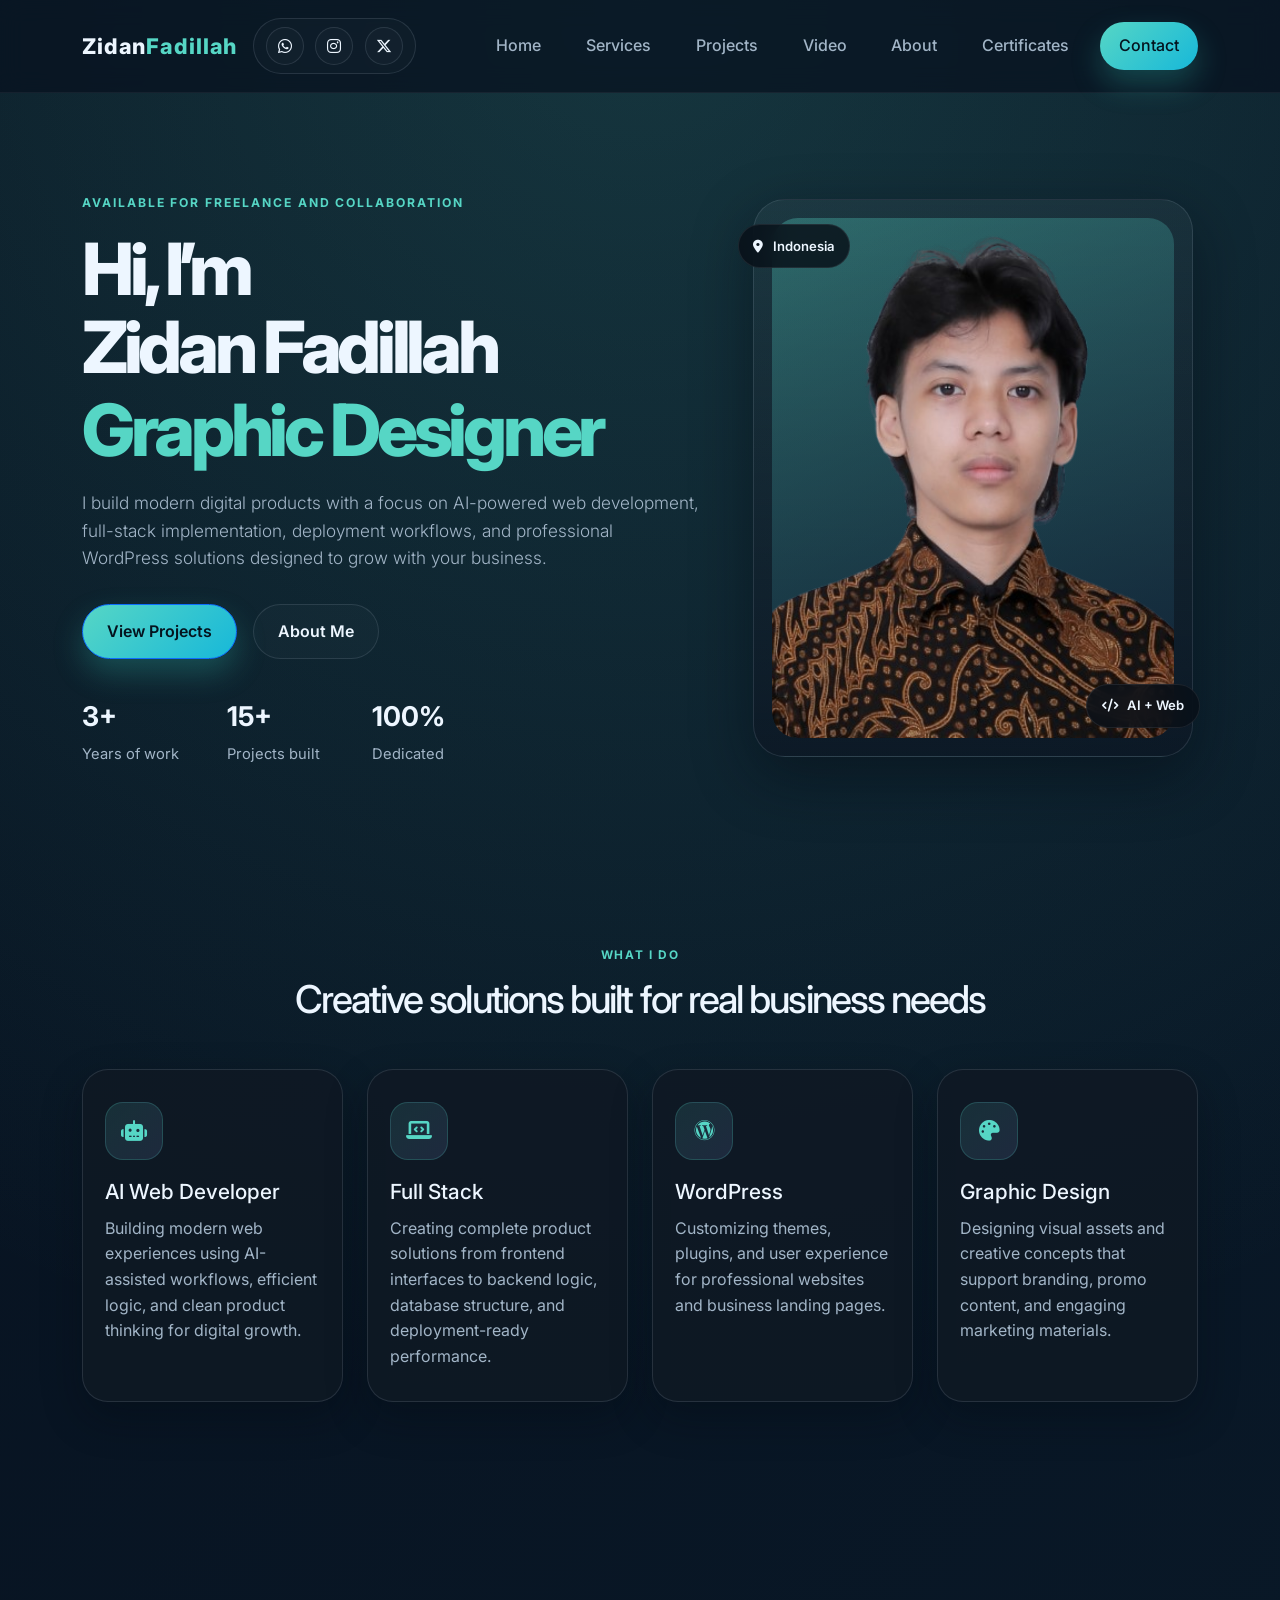
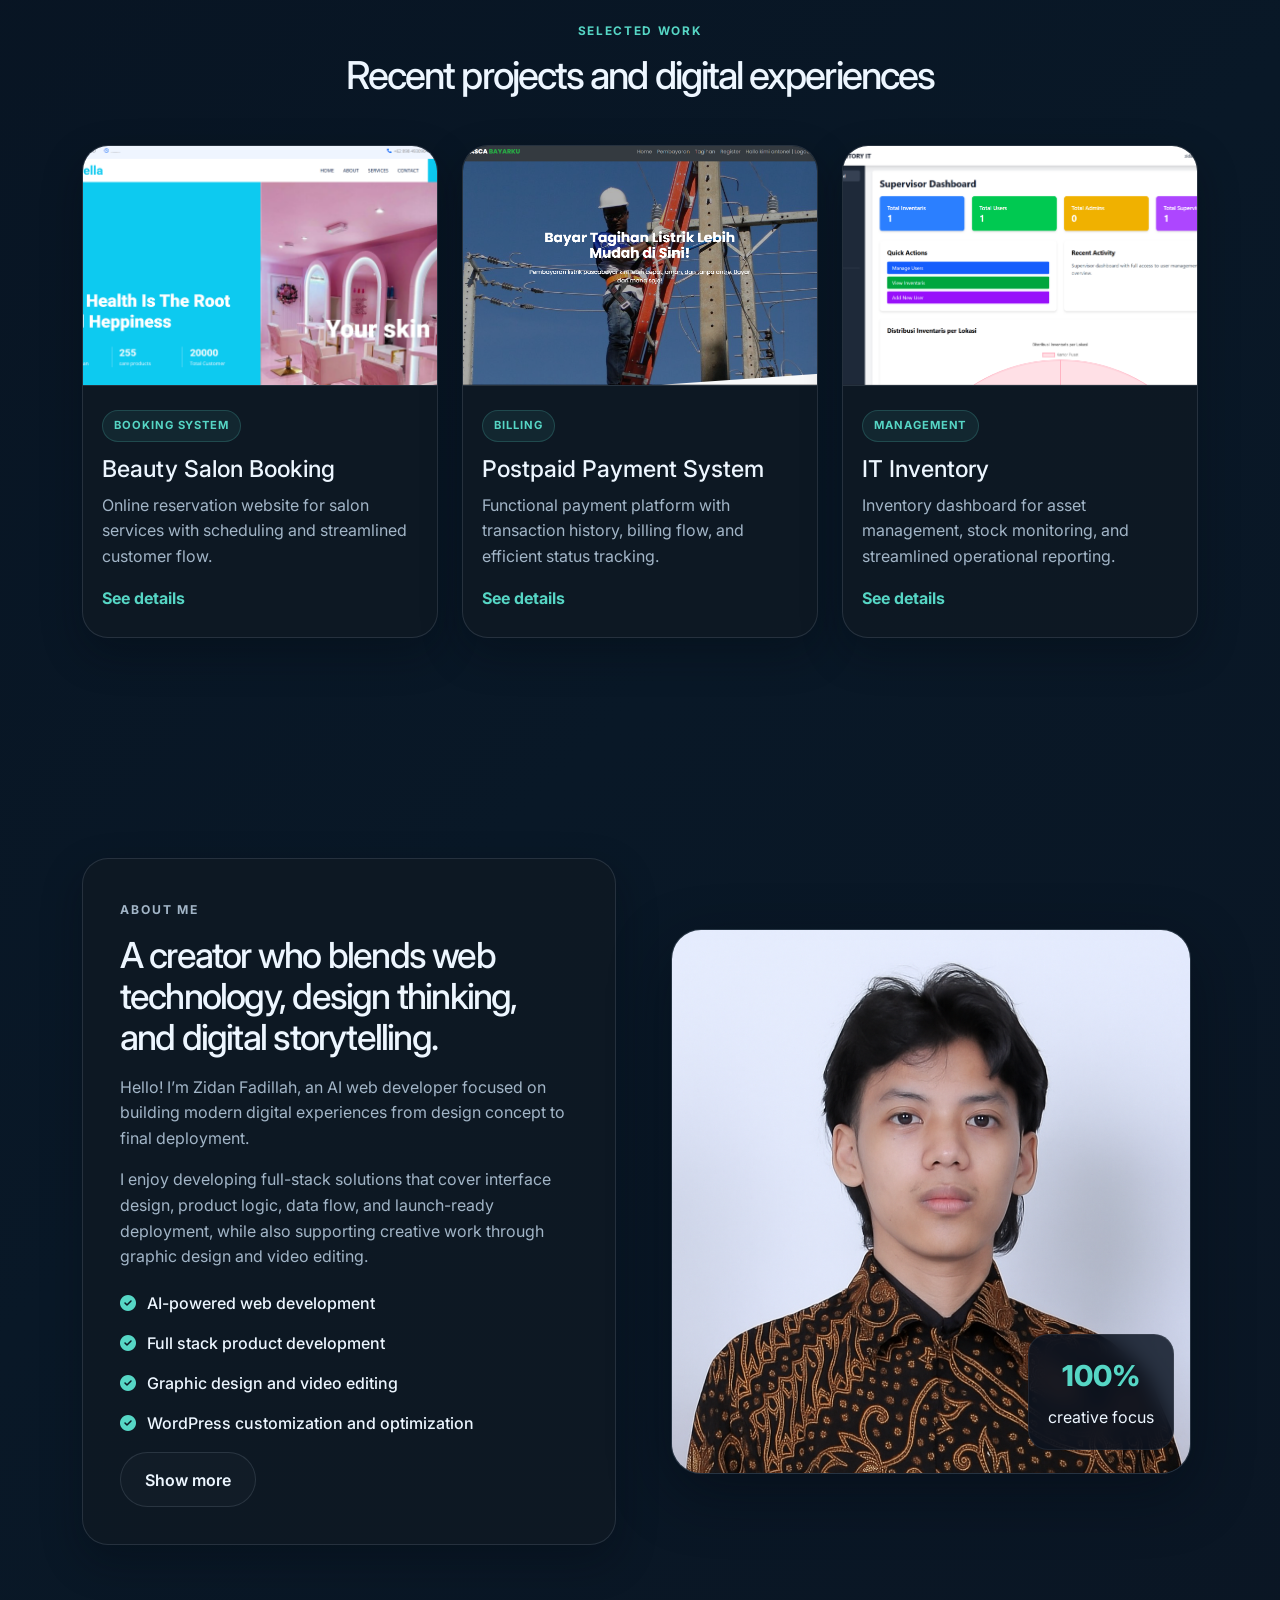
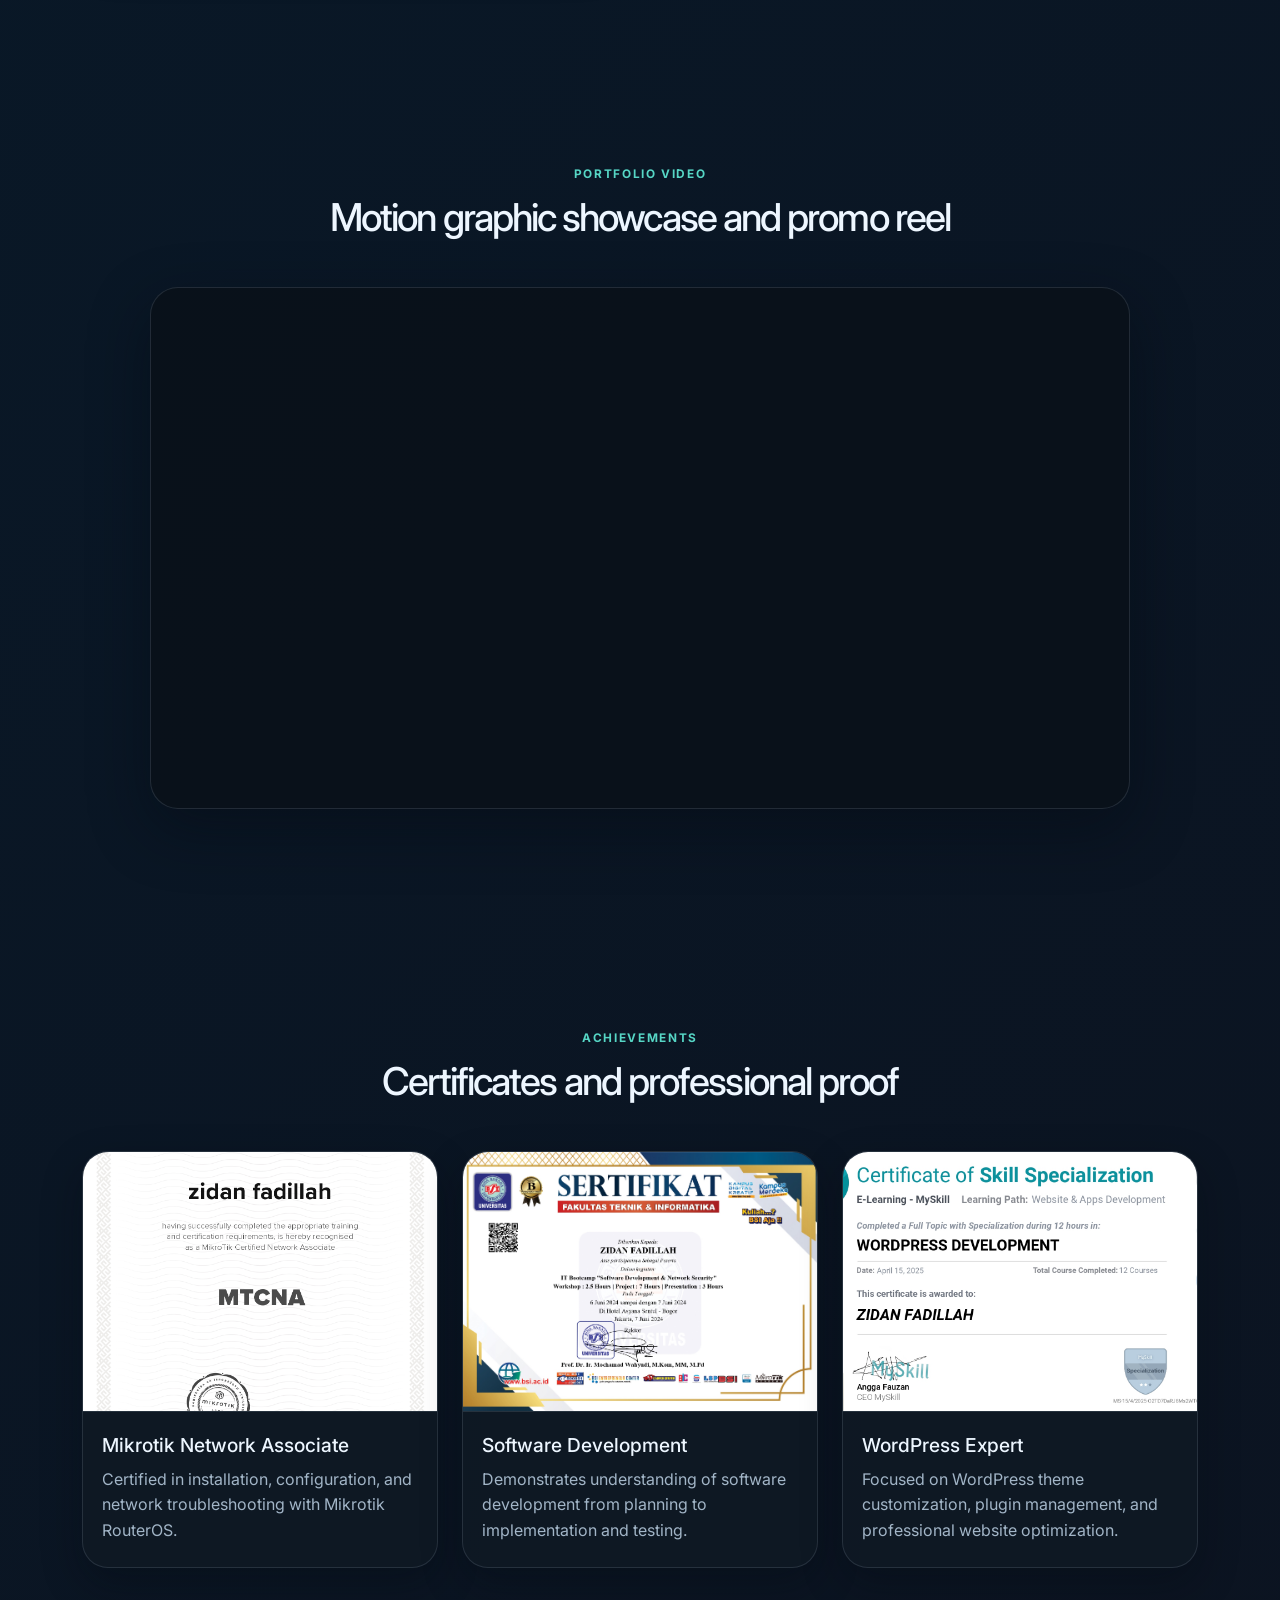
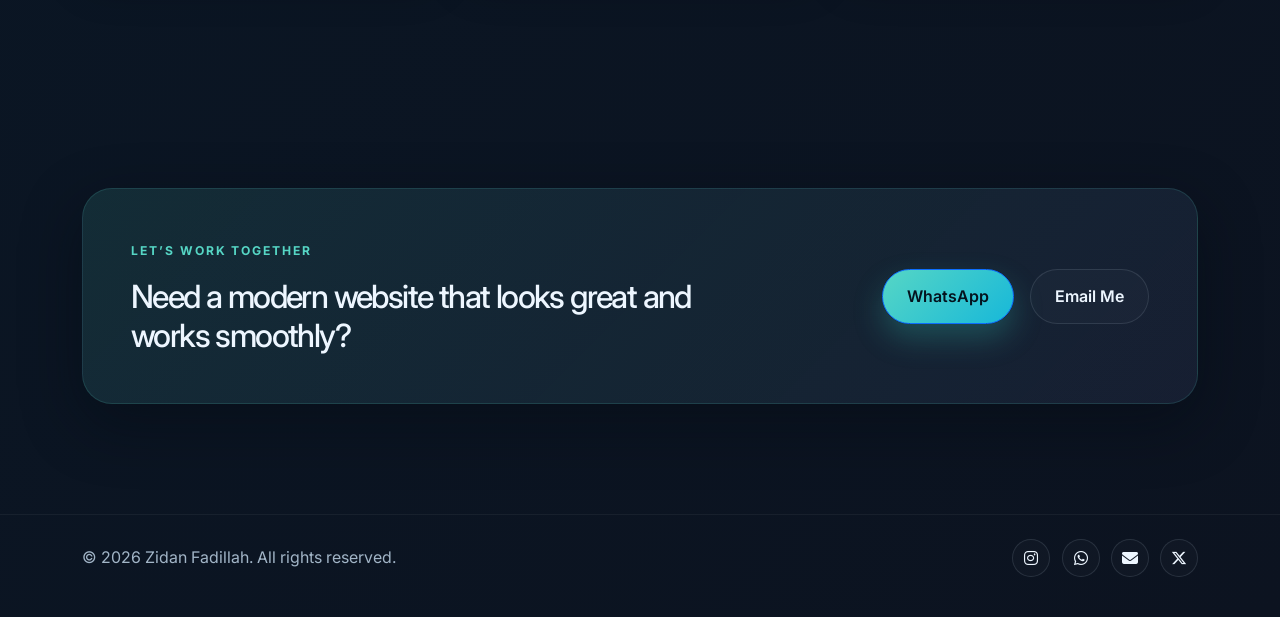
==== commit 7182d36f: "ZZ" ====
--- a/index.html
+++ b/index.html
@@ -4,7 +4,7 @@
 <head>
     <meta charset="UTF-8">
     <meta name="viewport" content="width=device-width, initial-scale=1.0">
-    <meta name="description" content="Portfolio Zidan Fadillah - Web Developer, UI/UX Designer, and WordPress specialist.">
+    <meta name="description" content="Portfolio Zidan Fadillah - AI Web Developer, Graphic Designer, Video Editor, and WordPress specialist.">
     <title>Zidan Fadillah | Portfolio</title>
     <link rel="preconnect" href="https://fonts.googleapis.com">
     <link rel="preconnect" href="https://fonts.gstatic.com" crossorigin>
@@ -90,7 +90,7 @@
                                 <i class="fa-solid fa-location-dot"></i> Indonesia
                             </div>
                             <div class="floating-badge badge-bottom">
-                                <i class="fa-solid fa-code"></i> UI/UX + Web
+                                <i class="fa-solid fa-code"></i> AI + Web
                             </div>
                         </div>
                     </div>
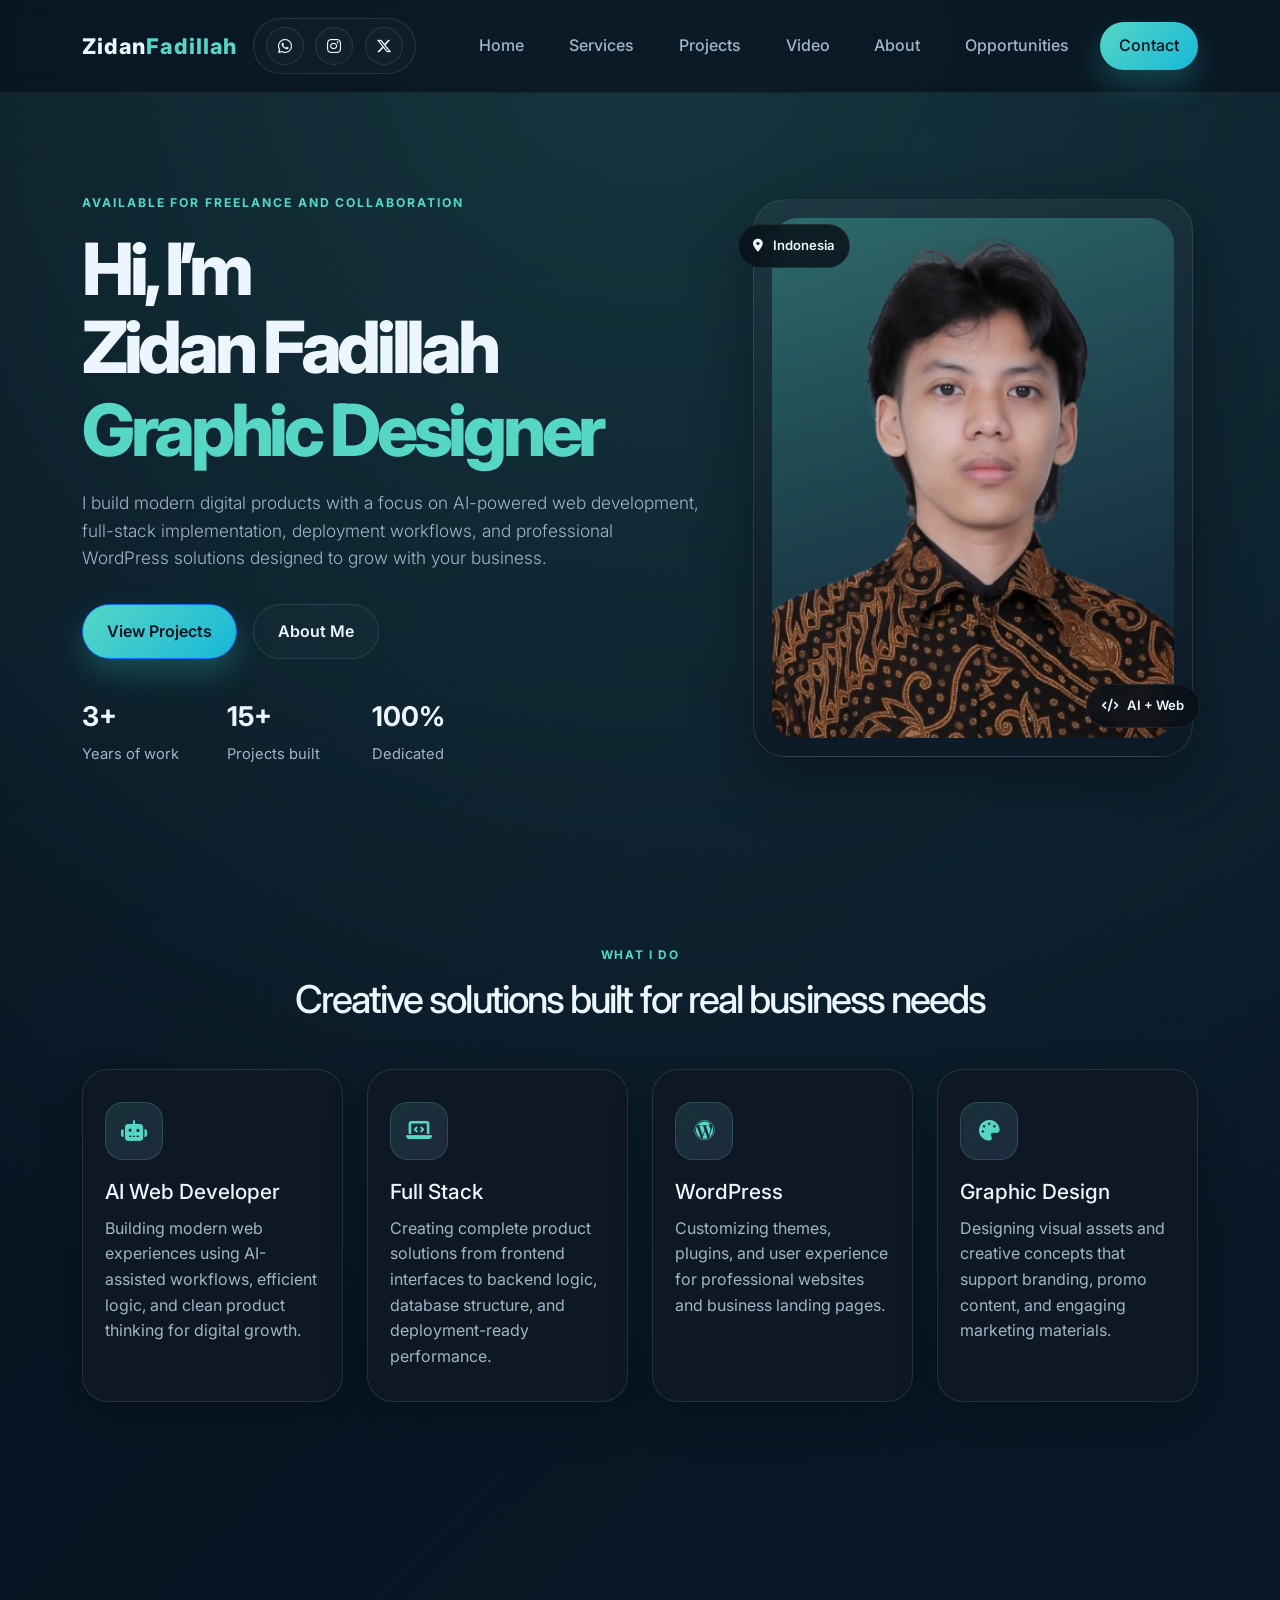
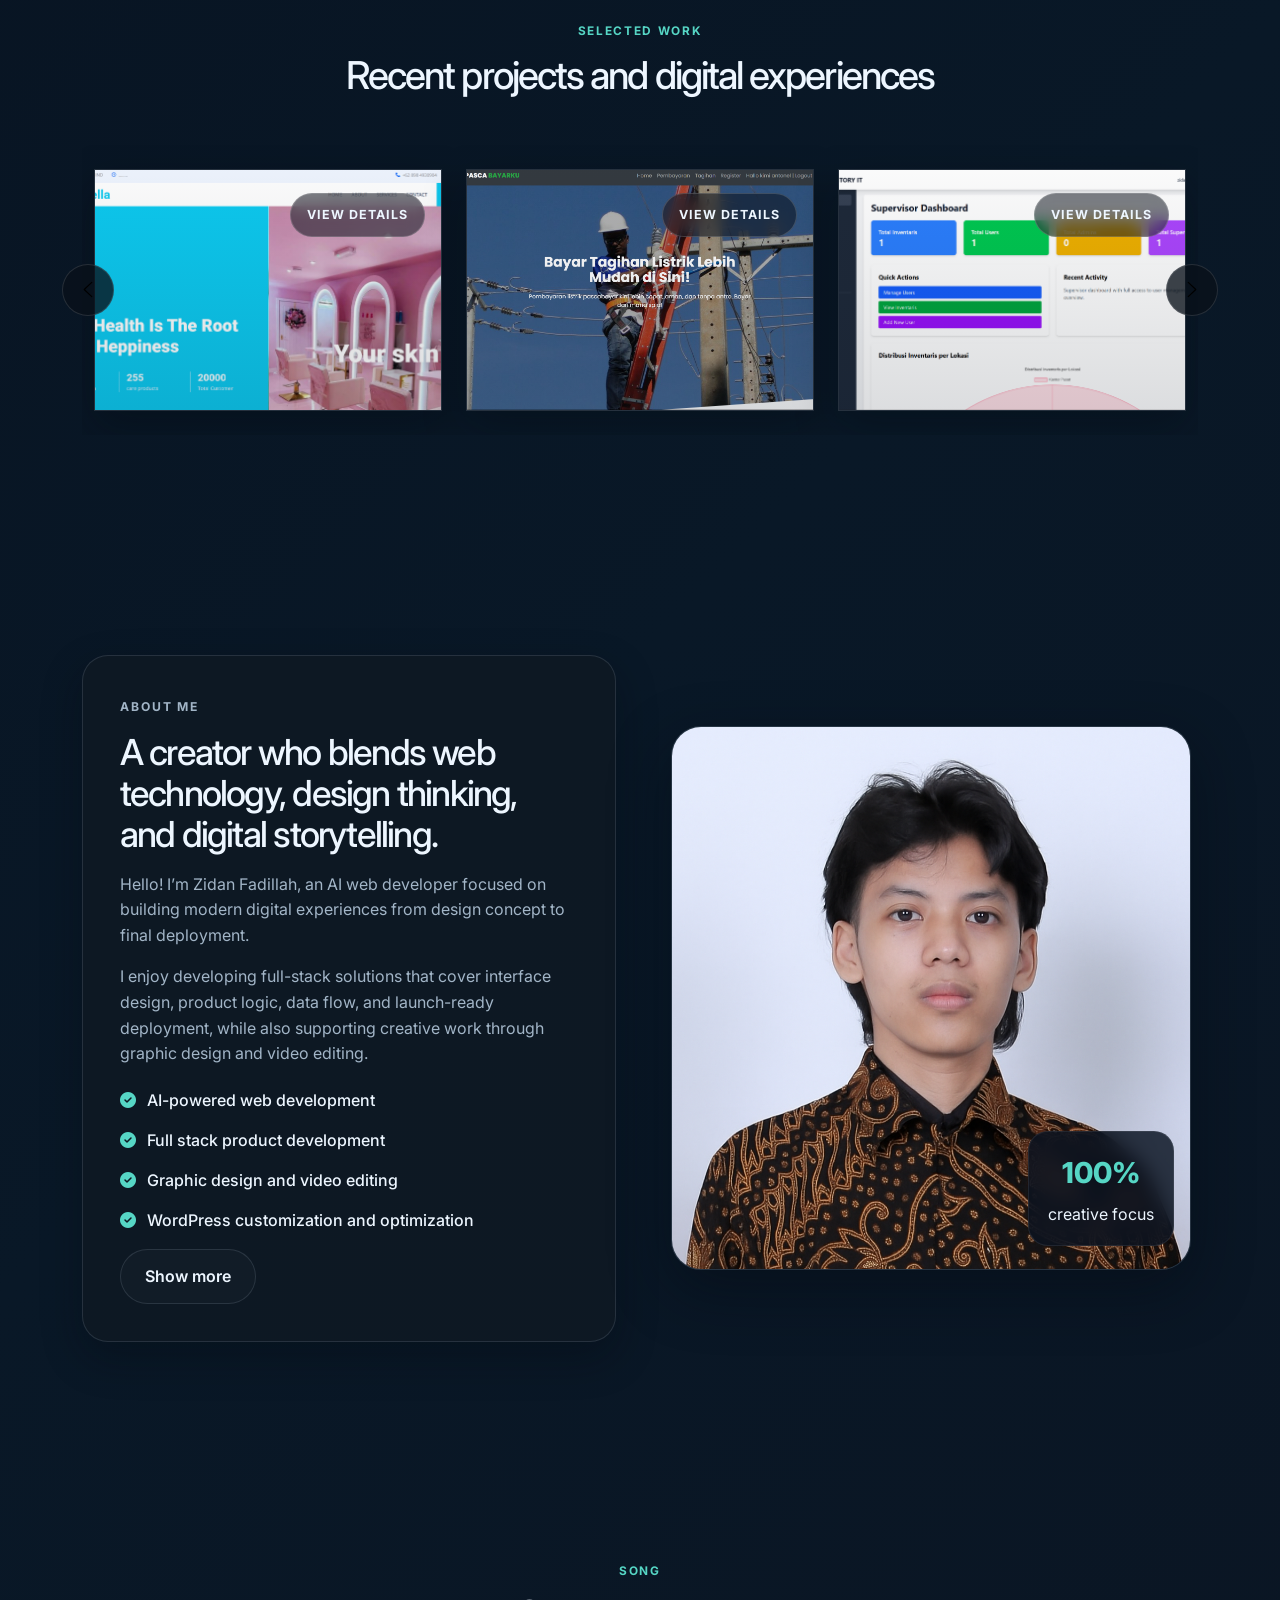
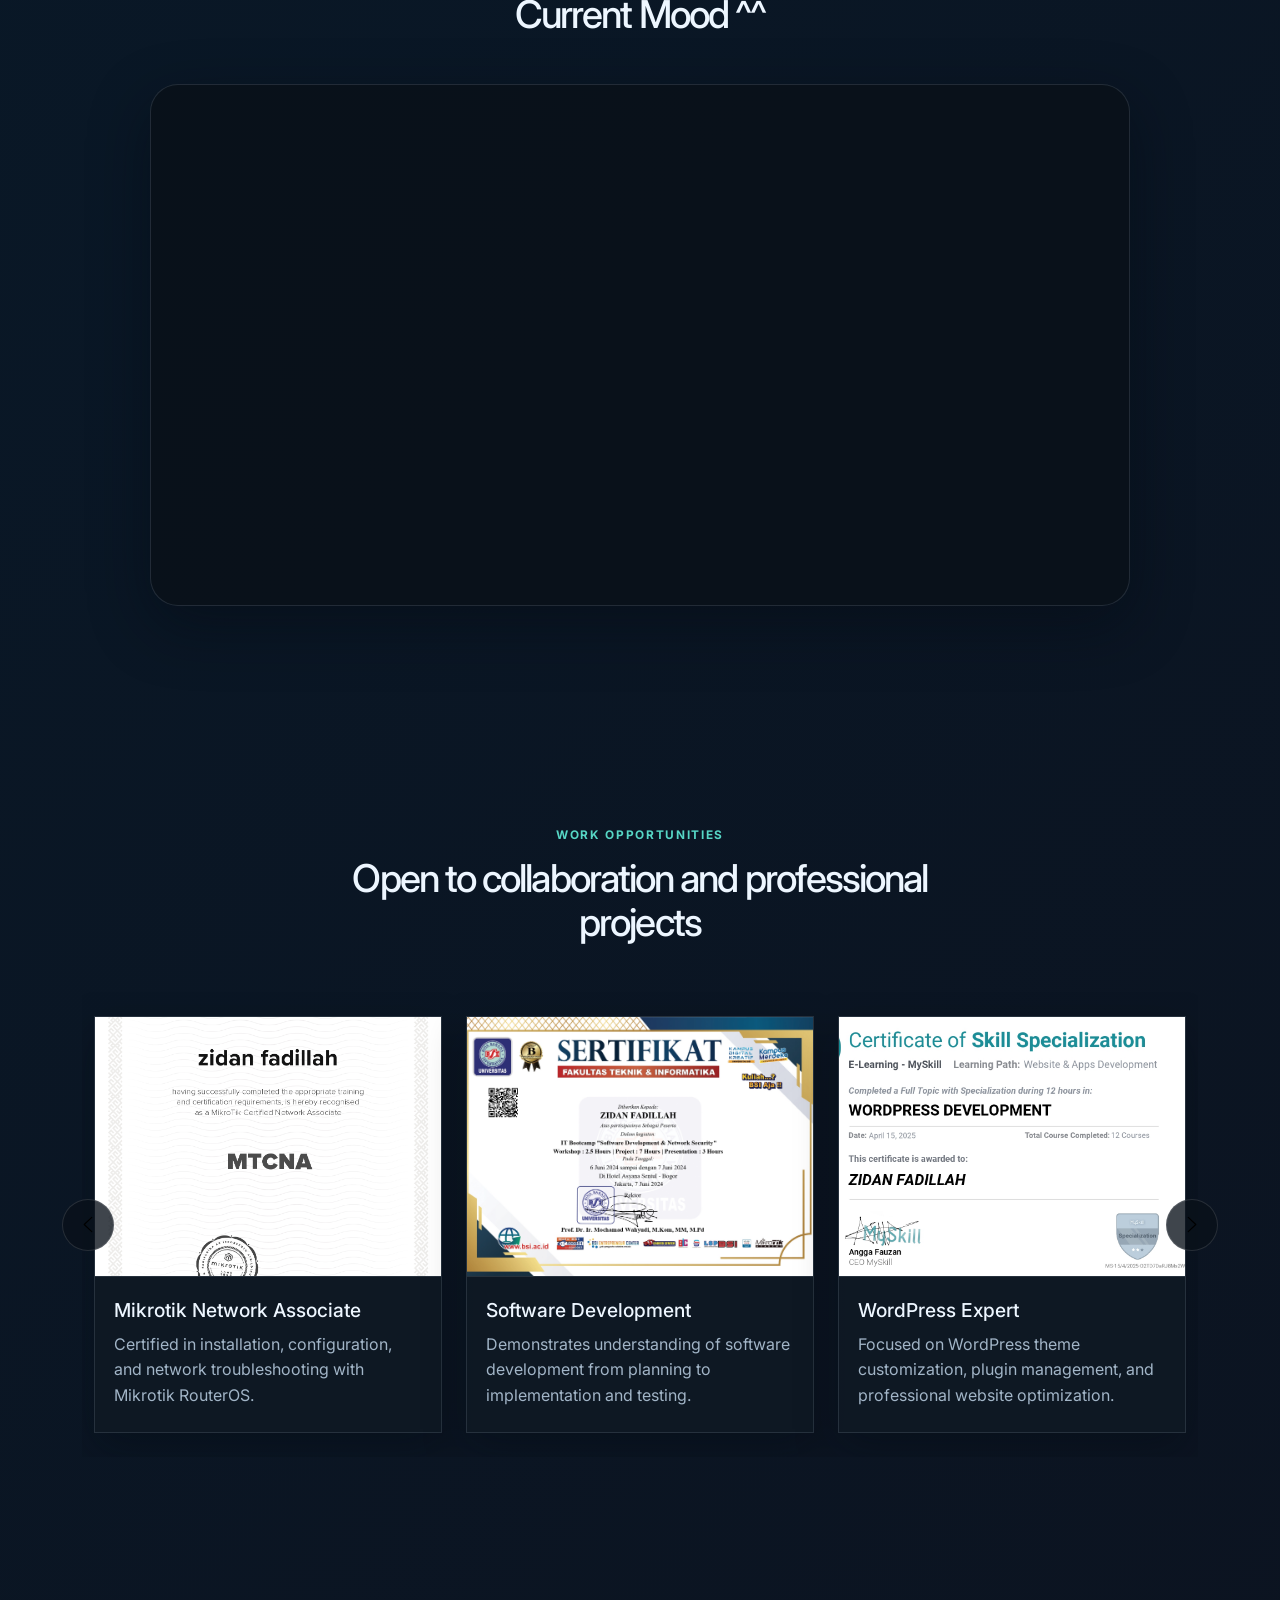
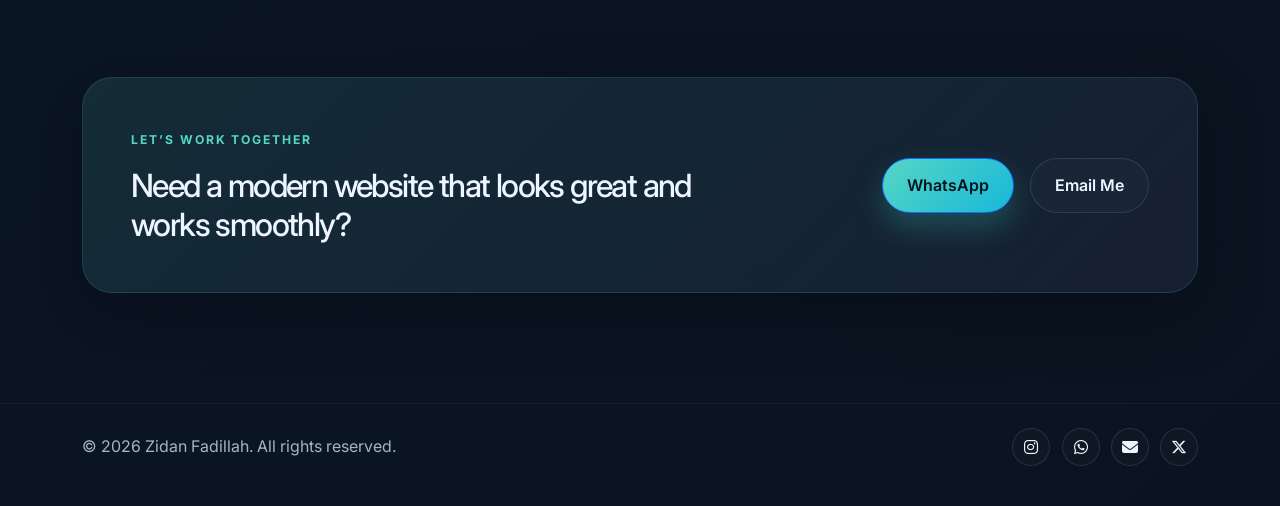
==== commit 0b07cc6e: "sad" ====
--- a/index.html
+++ b/index.html
@@ -37,7 +37,7 @@
                         <li class="nav-item"><a class="nav-link" href="#projects">Projects</a></li>
                         <li class="nav-item"><a class="nav-link" href="#youtube">Video</a></li>
                         <li class="nav-item"><a class="nav-link" href="#about">About</a></li>
-                        <li class="nav-item"><a class="nav-link" href="#certificates">Certificates</a></li>
+                        <li class="nav-item"><a class="nav-link" href="#opportunities">Opportunities</a></li>
                         <li class="nav-item nav-cta"><a class="nav-link btn-primary-soft" href="#contact">Contact</a></li>
                     </ul>
                 </div>
@@ -145,42 +145,107 @@
                     <h2>Recent projects and digital experiences</h2>
                 </div>
 
-                <div class="row g-4">
-                    <div class="col-lg-4 reveal">
-                        <article class="project-card">
-                            <img src="assets/img/port1.png" alt="Booking Salon Kecantikan">
-                            <div class="project-content">
-                                <span class="tag">Booking System</span>
-                                <h3>Beauty Salon Booking</h3>
-                                <p>Online reservation website for salon services with scheduling and streamlined customer flow.</p>
-                                <a href="#contact">See details</a>
-                            </div>
-                        </article>
-                    </div>
-
-                    <div class="col-lg-4 reveal">
-                        <article class="project-card">
-                            <img src="assets/img/porto2.png" alt="Pembayaran Pascabayar">
-                            <div class="project-content">
-                                <span class="tag">Billing</span>
-                                <h3>Postpaid Payment System</h3>
-                                <p>Functional payment platform with transaction history, billing flow, and efficient status tracking.</p>
-                                <a href="#contact">See details</a>
-                            </div>
-                        </article>
-                    </div>
-
-                    <div class="col-lg-4 reveal">
-                        <article class="project-card">
-                            <img src="assets/img/project5.png" alt="Inventory IT">
-                            <div class="project-content">
-                                <span class="tag">Management</span>
-                                <h3>IT Inventory</h3>
-                                <p>Inventory dashboard for asset management, stock monitoring, and streamlined operational reporting.</p>
-                                <a href="#contact">See details</a>
-                            </div>
-                        </article>
-                    </div>
+                <div id="projectsCarousel" class="carousel slide portfolio-carousel reveal" data-bs-ride="false" data-bs-wrap="true">
+                    <div class="carousel-inner">
+                        <div class="carousel-item active">
+                            <div class="row g-4">
+                                <div class="col-md-6 col-xl-4">
+                                    <article class="project-card">
+                                        <div class="project-visual">
+                                            <img src="assets/img/port1.png" alt="Booking Salon Kecantikan">
+                                            <div class="project-overlay">
+                                                <button class="project-toggle" type="button" aria-expanded="false">View details</button>
+                                            </div>
+                                        </div>
+                                        <div class="project-details" hidden>
+                                            <p>Built for salon businesses that need a smoother booking experience, better customer communication, and a modern digital presence.</p>
+                                        </div>
+                                    </article>
+                                </div>
+
+                                <div class="col-md-6 col-xl-4">
+                                    <article class="project-card">
+                                        <div class="project-visual">
+                                            <img src="assets/img/porto2.png" alt="Pembayaran Pascabayar">
+                                            <div class="project-overlay">
+                                                <button class="project-toggle" type="button" aria-expanded="false">View details</button>
+                                            </div>
+                                        </div>
+                                        <div class="project-details" hidden>
+                                            <p>Designed to simplify recurring billing, payment visibility, and operational accuracy for users managing multiple transactions.</p>
+                                        </div>
+                                    </article>
+                                </div>
+
+                                <div class="col-md-6 col-xl-4">
+                                    <article class="project-card">
+                                        <div class="project-visual">
+                                            <img src="assets/img/project5.png" alt="Inventory IT">
+                                            <div class="project-overlay">
+                                                <button class="project-toggle" type="button" aria-expanded="false">View details</button>
+                                            </div>
+                                        </div>
+                                        <div class="project-details" hidden>
+                                            <p>Built to give teams a clearer overview of equipment, stock movement, and operational reporting without cluttered workflows.</p>
+                                        </div>
+                                    </article>
+                                </div>
+                            </div>
+                        </div>
+
+                        <div class="carousel-item">
+                            <div class="row g-4">
+                                <div class="col-md-6 col-xl-4">
+                                    <article class="project-card">
+                                        <div class="project-visual">
+                                            <img src="assets/img/port1.png" alt="Portfolio project showcase 1">
+                                            <div class="project-overlay">
+                                                <button class="project-toggle" type="button" aria-expanded="false">View details</button>
+                                            </div>
+                                        </div>
+                                        <div class="project-details" hidden>
+                                            <p>Focused on creating a polished visual identity and a story-driven presentation that supports a professional first impression.</p>
+                                        </div>
+                                    </article>
+                                </div>
+
+                                <div class="col-md-6 col-xl-4">
+                                    <article class="project-card">
+                                        <div class="project-visual">
+                                            <img src="assets/img/porto2.png" alt="Business landing page">
+                                            <div class="project-overlay">
+                                                <button class="project-toggle" type="button" aria-expanded="false">View details</button>
+                                            </div>
+                                        </div>
+                                        <div class="project-details" hidden>
+                                            <p>Created to support lead generation and improve clarity around benefits, offers, and business positioning.</p>
+                                        </div>
+                                    </article>
+                                </div>
+
+                                <div class="col-md-6 col-xl-4">
+                                    <article class="project-card">
+                                        <div class="project-visual">
+                                            <img src="assets/img/project5.png" alt="Performance dashboard">
+                                            <div class="project-overlay">
+                                                <button class="project-toggle" type="button" aria-expanded="false">View details</button>
+                                            </div>
+                                        </div>
+                                        <div class="project-details" hidden>
+                                            <p>Tailored for business teams that need a clearer way to follow progress and usability across key metrics.</p>
+                                        </div>
+                                    </article>
+                                </div>
+                            </div>
+                        </div>
+                    </div>
+
+                    <button class="carousel-control-prev custom-carousel-control" type="button" data-bs-target="#projectsCarousel" data-bs-slide="prev" aria-label="Previous project slide">
+                        <span class="carousel-control-prev-icon" aria-hidden="true"></span>
+                    </button>
+                    <button class="carousel-control-next custom-carousel-control" type="button" data-bs-target="#projectsCarousel" data-bs-slide="next" aria-label="Next project slide">
+                        <span class="carousel-control-next-icon" aria-hidden="true"></span>
+                    </button>
                 </div>
             </div>
         </section>
@@ -235,14 +300,14 @@
         <section class="youtube section-space" id="youtube">
             <div class="container">
                 <div class="section-heading reveal">
-                    <p>Portfolio Video</p>
-                    <h2>Motion graphic showcase and promo reel</h2>
+                    <p>Song</p>
+                    <h2>Current Mood ^^</h2>
                 </div>
 
                 <div class="video-wrapper reveal">
-                    <iframe
-                        src="https://www.youtube.com/embed/3o8l0kCb_d0?si=BNaP1I4iYlb8rDZc"
-                        title="Zidan Fadillah motion graphic video"
+                    <iframe https://youtube.com/embed/TPO5iEA5uNE?si=msUUROW9oNDtjDoM
+                        src="https://youtube.com/embed/TPO5iEA5uNE?si=msUUROW9oNDtjDoM"
+                        title="Zidan Fadillah YouTube content showcase"
                         allow="accelerometer; autoplay; clipboard-write; encrypted-media; gyroscope; picture-in-picture; web-share"
                         referrerpolicy="strict-origin-when-cross-origin"
                         allowfullscreen>
@@ -251,43 +316,90 @@
             </div>
         </section>
 
-        <section class="certificates section-space" id="certificates">
+        <section class="certificates section-space" id="opportunities">
             <div class="container">
                 <div class="section-heading reveal">
-                    <p>Achievements</p>
-                    <h2>Certificates and professional proof</h2>
-                </div>
-
-                <div class="row g-4">
-                    <div class="col-md-6 col-xl-4 reveal">
-                        <article class="certificate-card">
-                            <img src="assets/img/mc.jpg" alt="Mikrotik Network Associate certificate">
-                            <div>
-                                <h3>Mikrotik Network Associate</h3>
-                                <p>Certified in installation, configuration, and network troubleshooting with Mikrotik RouterOS.</p>
-                            </div>
-                        </article>
-                    </div>
-
-                    <div class="col-md-6 col-xl-4 reveal">
-                        <article class="certificate-card">
-                            <img src="assets/img/it.jpg" alt="Software Development certificate">
-                            <div>
-                                <h3>Software Development</h3>
-                                <p>Demonstrates understanding of software development from planning to implementation and testing.</p>
-                            </div>
-                        </article>
-                    </div>
-
-                    <div class="col-md-6 col-xl-4 reveal">
-                        <article class="certificate-card">
-                            <img src="assets/img/wp.jpg" alt="WordPress expert certificate">
-                            <div>
-                                <h3>WordPress Expert</h3>
-                                <p>Focused on WordPress theme customization, plugin management, and professional website optimization.</p>
-                            </div>
-                        </article>
-                    </div>
+                    <p>Work Opportunities</p>
+                    <h2>Open to collaboration and professional projects</h2>
+                </div>
+
+                <div id="certificatesCarousel" class="carousel slide cert-carousel reveal" data-bs-ride="false" data-bs-wrap="true">
+                    <div class="carousel-inner">
+                        <div class="carousel-item active">
+                            <div class="row g-4 justify-content-center">
+                                <div class="col-md-6 col-xl-4">
+                                    <article class="certificate-card">
+                                        <img src="assets/img/mc.jpg" alt="Mikrotik Network Associate certificate">
+                                        <div>
+                                            <h3>Mikrotik Network Associate</h3>
+                                            <p>Certified in installation, configuration, and network troubleshooting with Mikrotik RouterOS.</p>
+                                        </div>
+                                    </article>
+                                </div>
+
+                                <div class="col-md-6 col-xl-4">
+                                    <article class="certificate-card">
+                                        <img src="assets/img/it.jpg" alt="Software Development certificate">
+                                        <div>
+                                            <h3>Software Development</h3>
+                                            <p>Demonstrates understanding of software development from planning to implementation and testing.</p>
+                                        </div>
+                                    </article>
+                                </div>
+
+                                <div class="col-md-6 col-xl-4">
+                                    <article class="certificate-card">
+                                        <img src="assets/img/wp.jpg" alt="WordPress expert certificate">
+                                        <div>
+                                            <h3>WordPress Expert</h3>
+                                            <p>Focused on WordPress theme customization, plugin management, and professional website optimization.</p>
+                                        </div>
+                                    </article>
+                                </div>
+                            </div>
+                        </div>
+
+                        <div class="carousel-item">
+                            <div class="row g-4 justify-content-center">
+                                <div class="col-md-6 col-xl-4">
+                                    <article class="certificate-card">
+                                        <img src="assets/img/mc.jpg" alt="Premium digital skill certificate">
+                                        <div>
+                                            <h3>Professional Digital Skills</h3>
+                                            <p>Evidence of continued learning in digital marketing, product thinking, and technical execution.</p>
+                                        </div>
+                                    </article>
+                                </div>
+
+                                <div class="col-md-6 col-xl-4">
+                                    <article class="certificate-card">
+                                        <img src="assets/img/it.jpg" alt="UI and web production certificate">
+                                        <div>
+                                            <h3>Frontend & UI Execution</h3>
+                                            <p>Validation of clean visual systems, responsive interfaces, and product-focused web experiences.</p>
+                                        </div>
+                                    </article>
+                                </div>
+
+                                <div class="col-md-6 col-xl-4">
+                                    <article class="certificate-card">
+                                        <img src="assets/img/wp.jpg" alt="Branding and content certificate">
+                                        <div>
+                                            <h3>Branding & Content</h3>
+                                            <p>Professional proof of creative output across branding, digital storytelling, and audience-focused media.</p>
+                                        </div>
+                                    </article>
+                                </div>
+                            </div>
+                        </div>
+                    </div>
+
+                    <button class="carousel-control-prev custom-carousel-control" type="button" data-bs-target="#certificatesCarousel" data-bs-slide="prev" aria-label="Previous certificate slide">
+                        <span class="carousel-control-prev-icon" aria-hidden="true"></span>
+                    </button>
+                    <button class="carousel-control-next custom-carousel-control" type="button" data-bs-target="#certificatesCarousel" data-bs-slide="next" aria-label="Next certificate slide">
+                        <span class="carousel-control-next-icon" aria-hidden="true"></span>
+                    </button>
                 </div>
             </div>
         </section>
--- a/styles.css
+++ b/styles.css
@@ -355,48 +355,190 @@
   color: var(--muted);
 }
 
+.portfolio-carousel,
+.cert-carousel {
+  position: relative;
+}
+
+.portfolio-carousel .carousel-inner,
+.cert-carousel .carousel-inner {
+  overflow: hidden;
+}
+
+.portfolio-carousel .carousel-item,
+.cert-carousel .carousel-item {
+  padding-bottom: 1.5rem;
+  transition: transform 0.45s ease-in-out;
+}
+
+.portfolio-carousel .row,
+.cert-carousel .row {
+  margin: 0;
+}
+
 .project-card {
   overflow: hidden;
   height: 100%;
+  background: rgba(15, 25, 36, 0.9);
+  border: 1px solid var(--line);
+  border-radius: 0;
+  box-shadow: 0 16px 40px rgba(1, 10, 17, 0.32);
+}
+
+.project-visual {
+  position: relative;
+  overflow: hidden;
+  background: rgba(10, 16, 24, 0.9);
+  min-height: 240px;
 }
 
 .project-card img {
+  display: block;
   width: 100%;
   height: 240px;
   object-fit: cover;
-  border-bottom: 1px solid var(--line);
+  transform: none;
+  transition: filter 0.25s ease;
+  filter: none;
+}
+
+.project-card.is-open img {
+  filter: blur(2px) brightness(0.72) saturate(0.8);
+}
+
+.project-card.is-open .project-overlay {
+  background: linear-gradient(180deg, rgba(7,17,31,0.06), rgba(7,17,31,0.7));
+}
+
+.project-overlay {
+  position: absolute;
+  inset: 0;
+  z-index: 2;
+  display: flex;
+  justify-content: flex-end;
+  align-items: flex-end;
+  padding: 1.2rem 1rem 1rem;
+  background: linear-gradient(180deg, rgba(7,17,31,0.02), rgba(7,17,31,0.14));
+  transition: background 0.25s ease;
 }
 
 .project-content {
-  padding: 1.5rem 1.2rem 1.6rem;
-}
-
-.tag {
+  padding: 1.2rem 1.1rem 1.25rem;
+}
+
+.custom-carousel-control {
+  position: absolute;
+  top: 50%;
+  width: 52px;
+  height: 52px;
+  border-radius: 50%;
+  background: rgba(9, 17, 26, 0.78);
+  border: 1px solid rgba(255, 255, 255, 0.12);
+  display: grid;
+  place-items: center;
+  transform: translateY(-50%);
+  opacity: 1;
+  z-index: 8;
+}
+
+.custom-carousel-control:hover,
+.custom-carousel-control:focus {
+  background: rgba(29, 47, 61, 0.95);
+  border-color: rgba(86, 214, 197, 0.35);
+}
+
+.carousel-control-prev.custom-carousel-control {
+  left: -20px;
+}
+
+.carousel-control-next.custom-carousel-control {
+  right: -20px;
+}
+
+.custom-carousel-control .carousel-control-prev-icon,
+.custom-carousel-control .carousel-control-next-icon {
+  width: 1.2rem;
+  height: 1.2rem;
+  filter: invert(1) grayscale(100%);
+}
+
+@media (max-width: 760px) {
+  .carousel-control-prev.custom-carousel-control {
+    left: 8px;
+  }
+
+  .carousel-control-next.custom-carousel-control {
+    right: 8px;
+  }
+}
+
+.project-tag {
   display: inline-flex;
+  width: fit-content;
   padding: 0.38rem 0.7rem;
   border-radius: 999px;
-  background: rgba(86, 214, 197, 0.08);
+  background: rgba(86, 214, 197, 0.12);
   color: var(--primary);
-  border: 1px solid rgba(86, 214, 197, 0.2);
-  font-size: 0.7rem;
+  border: 1px solid rgba(86, 214, 197, 0.25);
+  font-size: 0.68rem;
   font-weight: 700;
   letter-spacing: 0.08em;
   text-transform: uppercase;
 }
 
-.project-content h3 {
-  margin: 0.9rem 0 0.55rem;
-  font-size: 1.45rem;
-}
-
-.project-content p {
-  color: var(--muted);
-  margin-bottom: 1rem;
-}
-
-.project-content a {
-  color: var(--primary);
+.project-overlay h3 {
+  margin: 0;
+  font-size: clamp(1.55rem, 2vw, 1.9rem);
+  line-height: 1.08;
+  letter-spacing: -0.04em;
+}
+
+.project-overlay p {
+  margin: 0;
+  color: rgba(237, 246, 255, 0.9);
+  font-size: 0.95rem;
+}
+
+.project-toggle {
+  margin-top: 0.25rem;
+  align-self: flex-start;
+  border: 1px solid rgba(255, 255, 255, 0.16);
+  background: rgba(8, 15, 24, 0.52);
+  color: var(--text);
+  border-radius: 999px;
+  padding: 0.7rem 1rem;
+  font-size: 0.78rem;
   font-weight: 700;
+  letter-spacing: 0.08em;
+  text-transform: uppercase;
+  cursor: pointer;
+  transition: all 0.2s ease;
+  backdrop-filter: blur(8px);
+}
+
+.project-toggle:hover,
+.project-toggle:focus {
+  border-color: rgba(86, 214, 197, 0.4);
+  background: rgba(86, 214, 197, 0.12);
+  transform: translateY(-1px);
+}
+
+.project-details {
+  padding: 1rem 1rem 1.15rem;
+  border-top: 1px solid var(--line);
+  display: grid;
+  gap: 0.7rem;
+  background: rgba(10, 16, 24, 0.7);
+  opacity: 1;
+  transition: opacity 0.2s ease;
+}
+
+.project-details[hidden] {
+  display: none;
+}
+
+.project-details p {
+  color: var(--text);
 }
 
 .about-card {
@@ -487,6 +629,7 @@
 .certificate-card {
   overflow: hidden;
   height: 100%;
+  border-radius: 0;
 }
 
 .certificate-card img {
@@ -494,6 +637,7 @@
   height: 260px;
   object-fit: cover;
   border-bottom: 1px solid var(--line);
+  filter: saturate(0.85);
 }
 
 .certificate-card div {
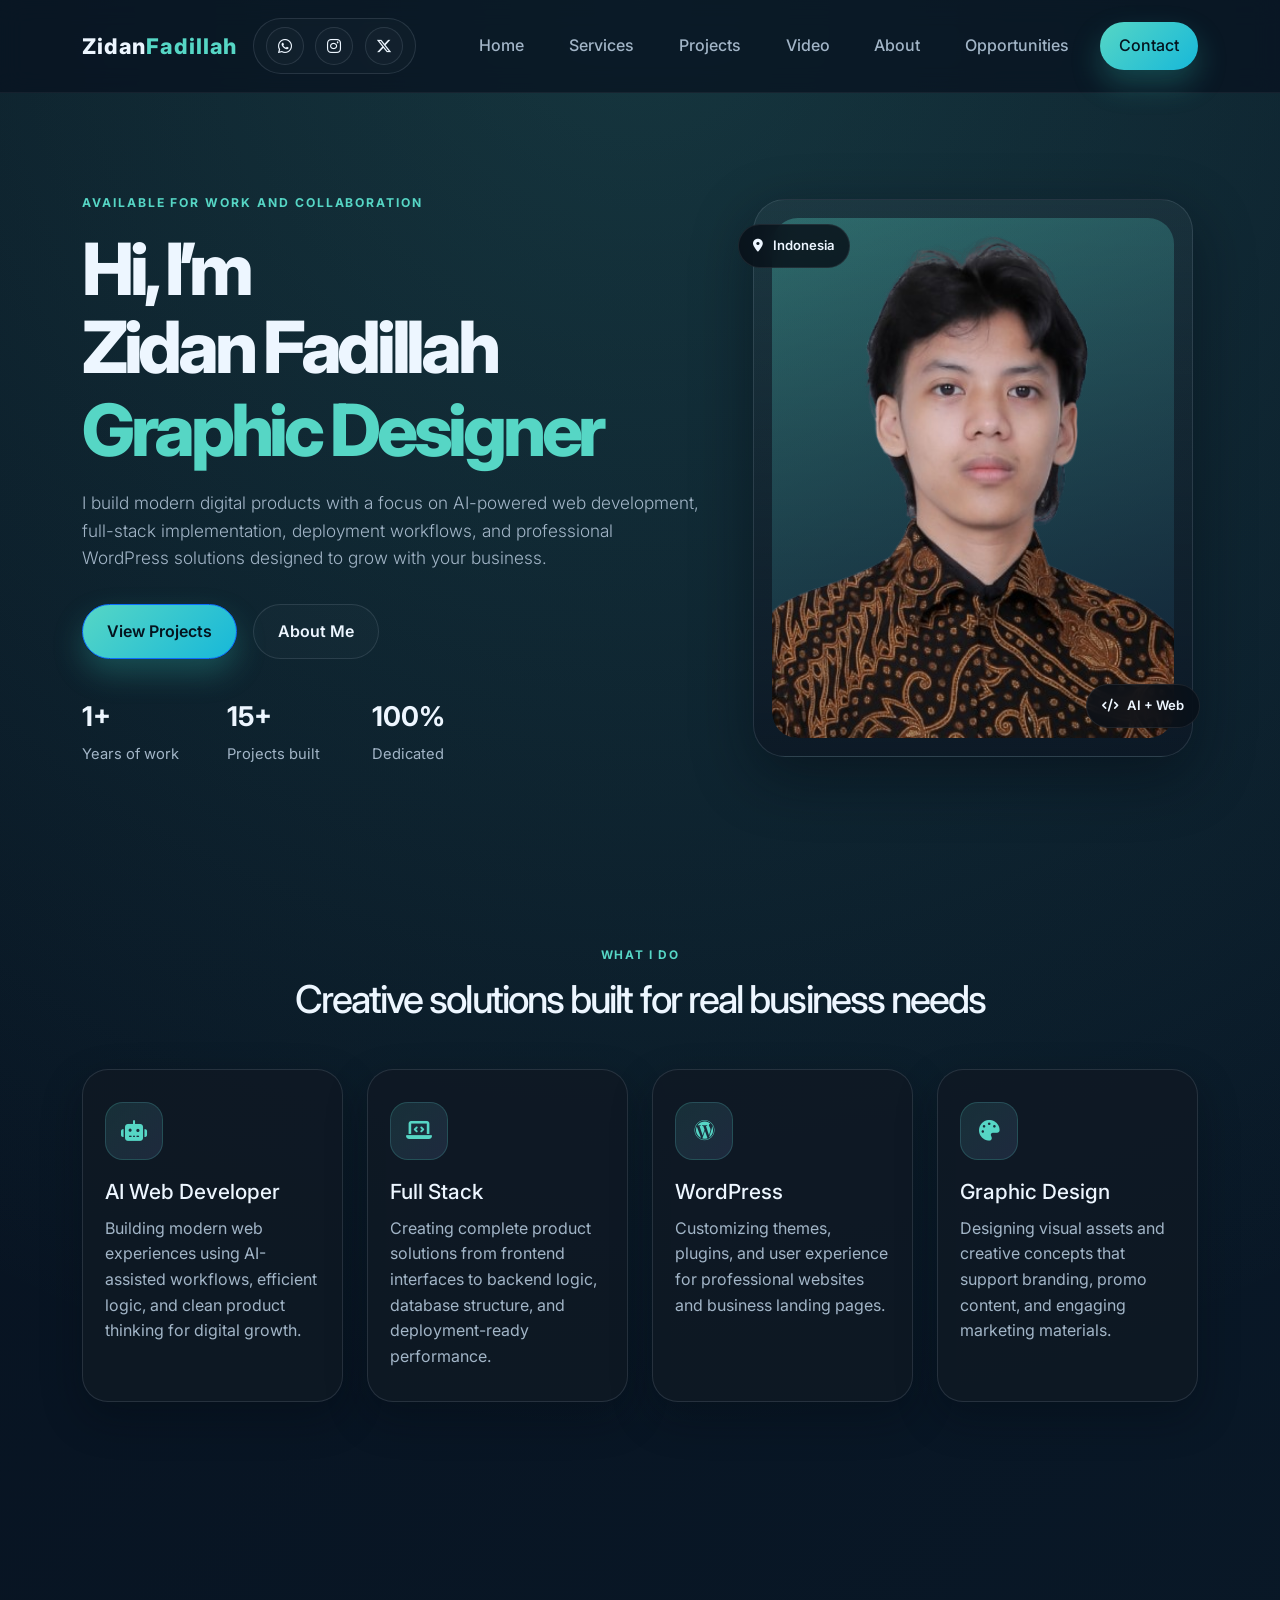
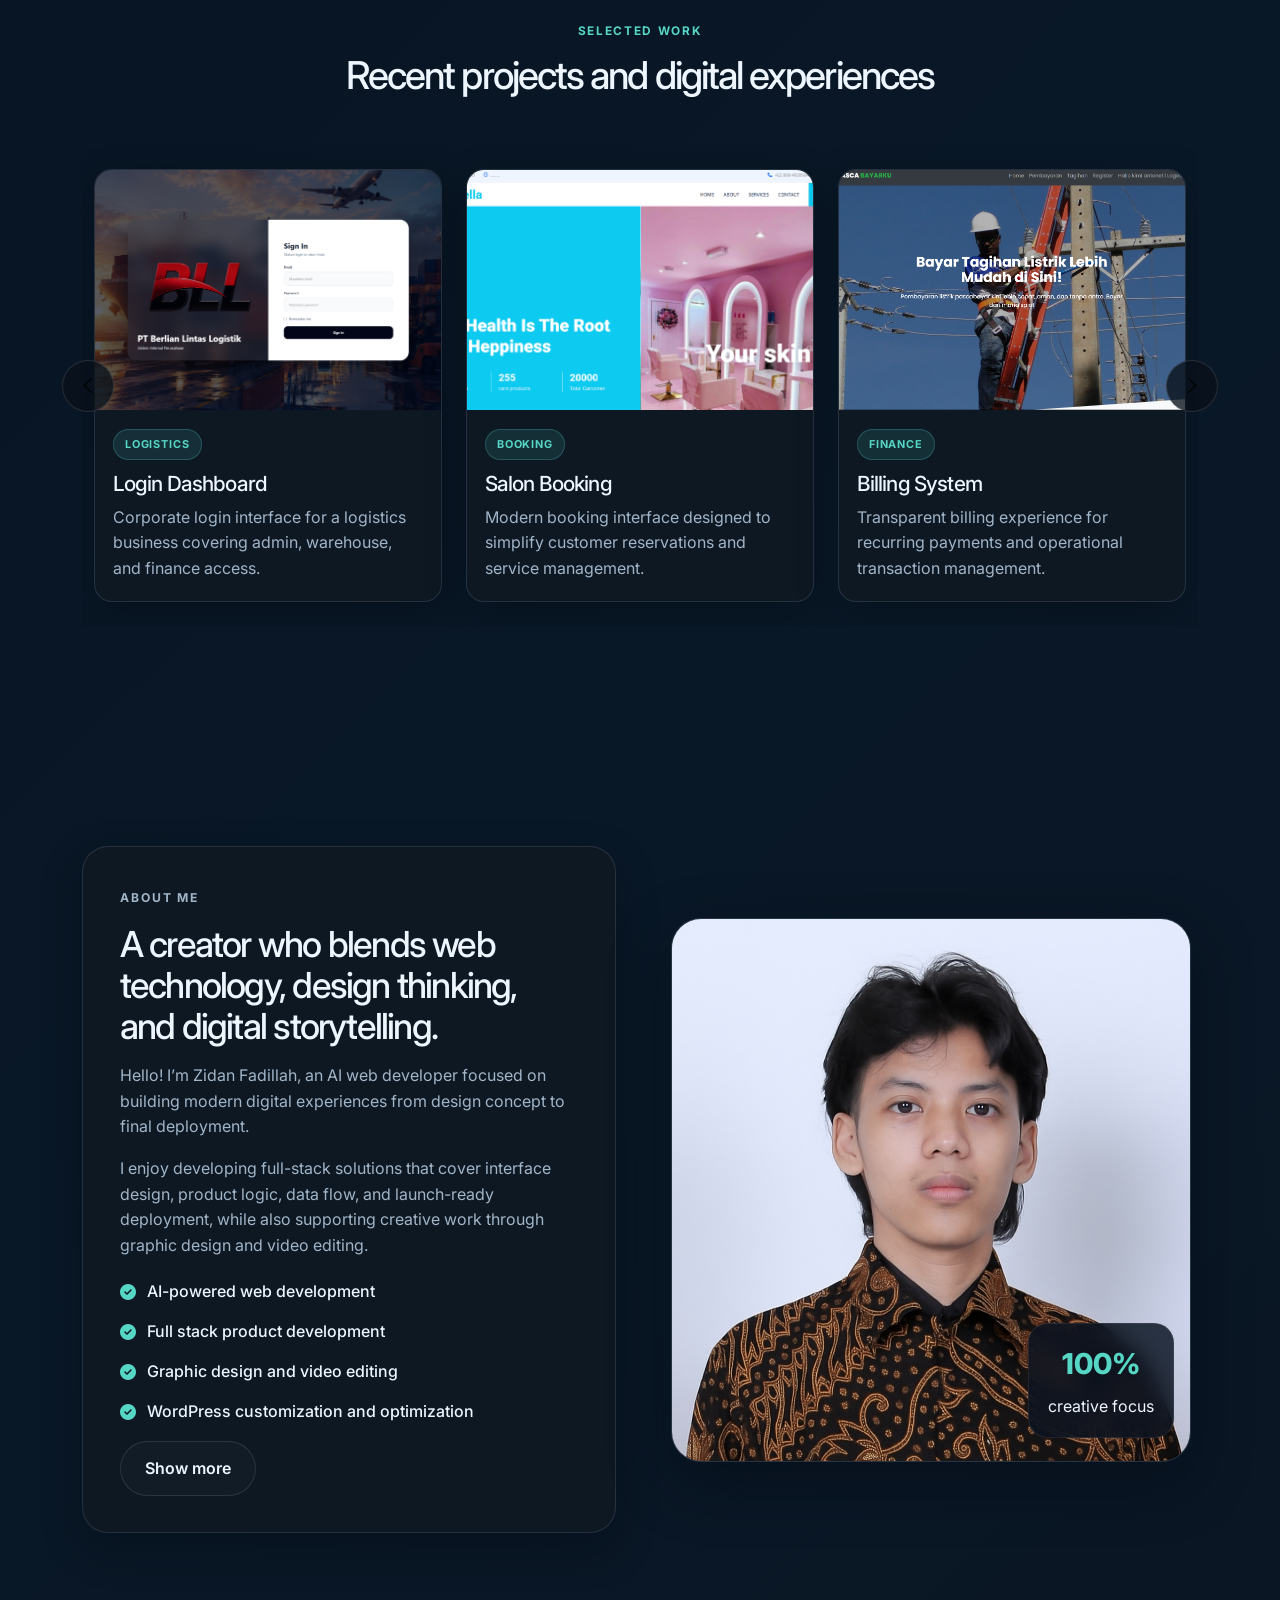
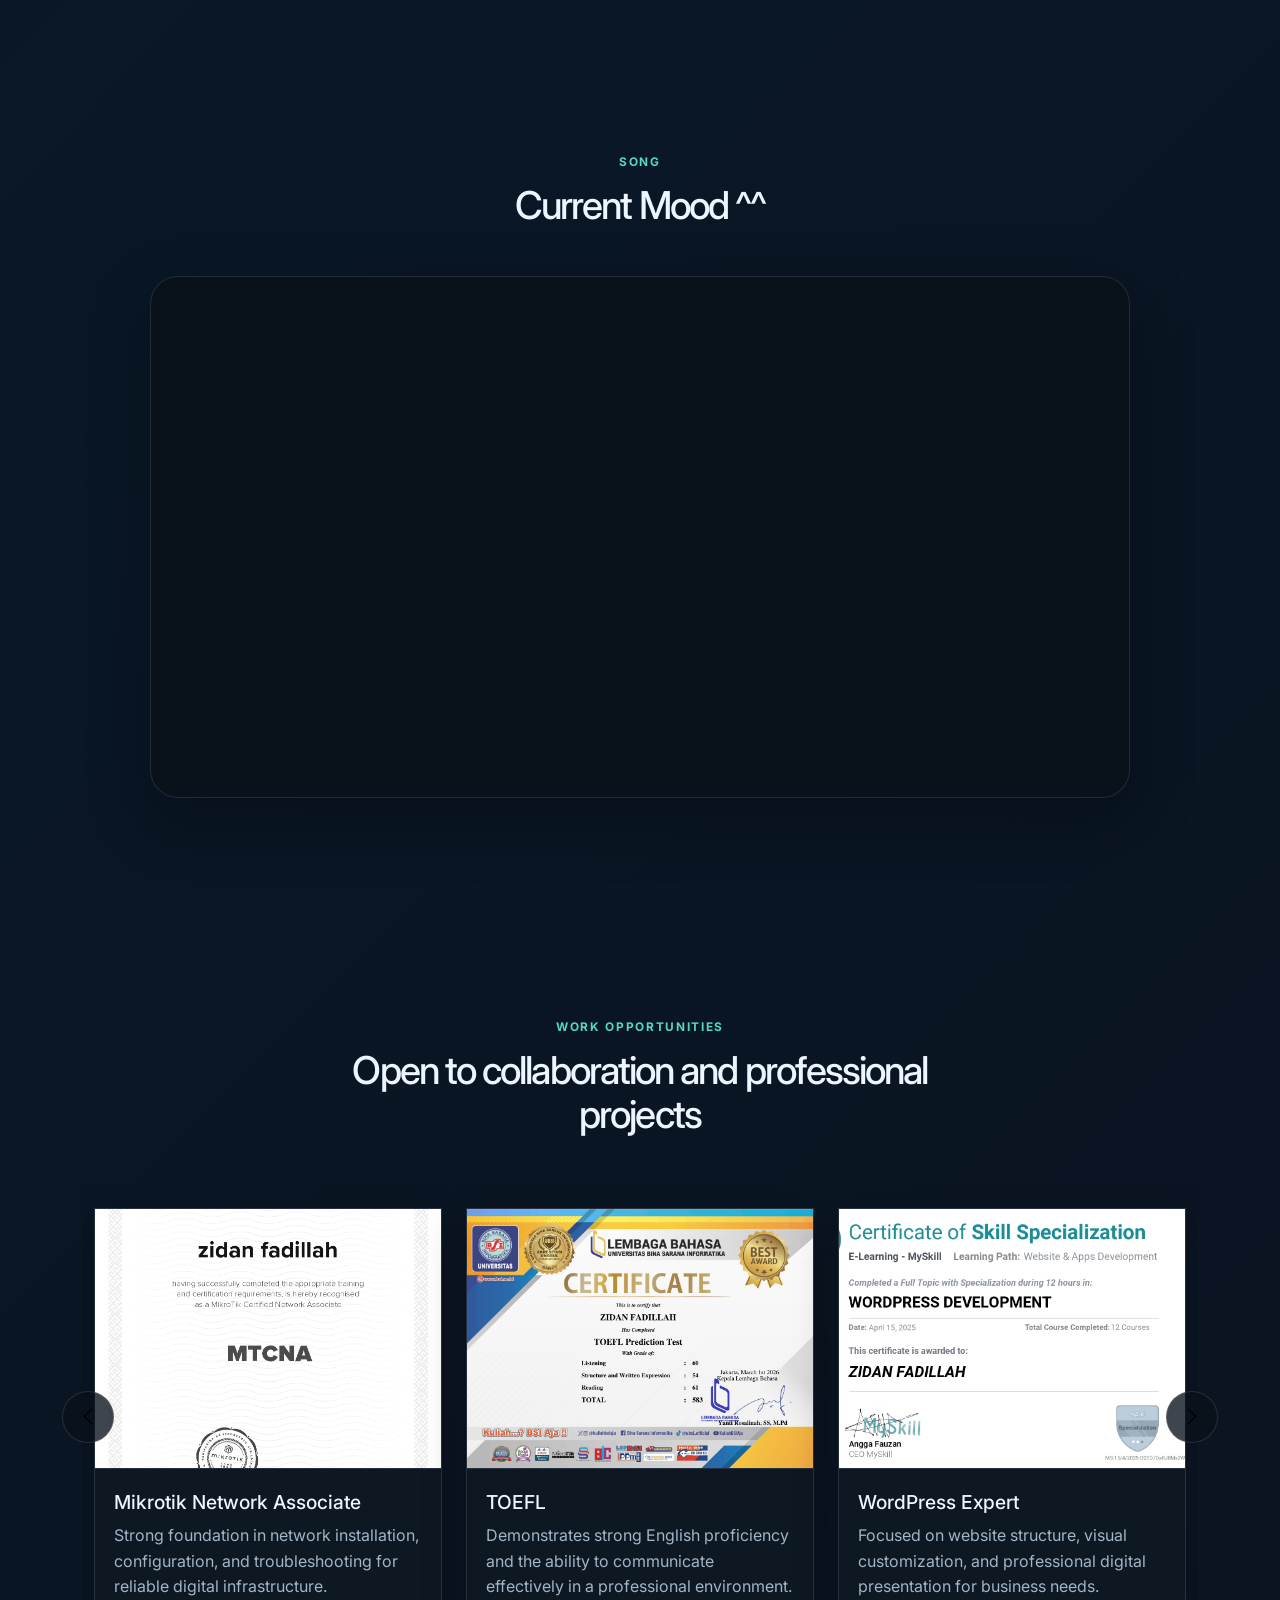
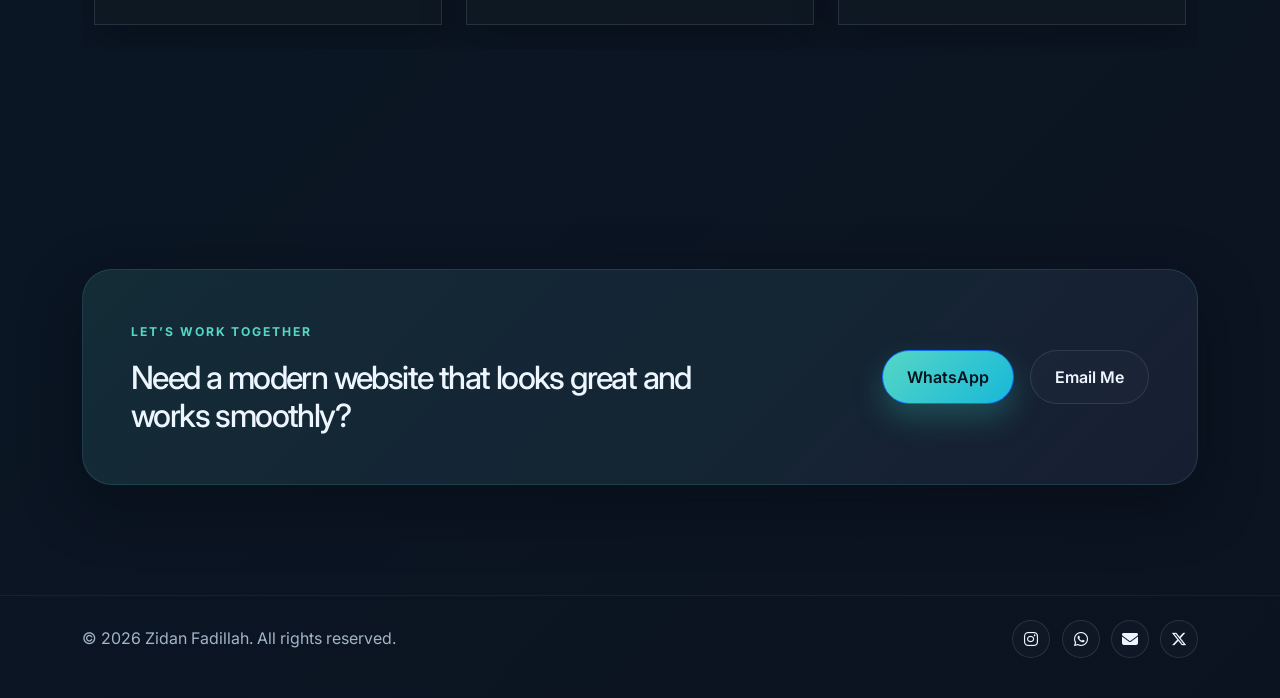
==== commit 4114f7ed: "haaaa" ====
--- a/index.html
+++ b/index.html
@@ -50,7 +50,7 @@
             <div class="container hero-inner">
                 <div class="row align-items-center gy-5">
                     <div class="col-lg-7 hero-copy reveal">
-                        <p class="eyebrow">Available for freelance and collaboration</p>
+                        <p class="eyebrow">Available for Work and collaboration</p>
                         <h1>
                             Hi, I’m <span>Zidan Fadillah</span>
                             <span class="role" id="job-title">AI Web Developer</span>
@@ -67,7 +67,7 @@
 
                         <div class="hero-meta">
                             <div>
-                                <strong>3+</strong>
+                                <strong>1+</strong>
                                 <span>Years of work</span>
                             </div>
                             <div>
@@ -152,41 +152,38 @@
                                 <div class="col-md-6 col-xl-4">
                                     <article class="project-card">
                                         <div class="project-visual">
-                                            <img src="assets/img/port1.png" alt="Booking Salon Kecantikan">
-                                            <div class="project-overlay">
-                                                <button class="project-toggle" type="button" aria-expanded="false">View details</button>
-                                            </div>
-                                        </div>
-                                        <div class="project-details" hidden>
-                                            <p>Built for salon businesses that need a smoother booking experience, better customer communication, and a modern digital presence.</p>
-                                        </div>
-                                    </article>
-                                </div>
-
-                                <div class="col-md-6 col-xl-4">
-                                    <article class="project-card">
-                                        <div class="project-visual">
-                                            <img src="assets/img/porto2.png" alt="Pembayaran Pascabayar">
-                                            <div class="project-overlay">
-                                                <button class="project-toggle" type="button" aria-expanded="false">View details</button>
-                                            </div>
-                                        </div>
-                                        <div class="project-details" hidden>
-                                            <p>Designed to simplify recurring billing, payment visibility, and operational accuracy for users managing multiple transactions.</p>
-                                        </div>
-                                    </article>
-                                </div>
-
-                                <div class="col-md-6 col-xl-4">
-                                    <article class="project-card">
-                                        <div class="project-visual">
-                                            <img src="assets/img/project5.png" alt="Inventory IT">
-                                            <div class="project-overlay">
-                                                <button class="project-toggle" type="button" aria-expanded="false">View details</button>
-                                            </div>
-                                        </div>
-                                        <div class="project-details" hidden>
-                                            <p>Built to give teams a clearer overview of equipment, stock movement, and operational reporting without cluttered workflows.</p>
+                                            <img src="assets/img/login.png" alt="Logistics company login page">
+                                        </div>
+                                        <div class="project-content">
+                                            <span class="project-tag">Logistics</span>
+                                            <h3>Login Dashboard</h3>
+                                            <p>Corporate login interface for a logistics business covering admin, warehouse, and finance access.</p>
+                                        </div>
+                                    </article>
+                                </div>
+
+                                <div class="col-md-6 col-xl-4">
+                                    <article class="project-card">
+                                        <div class="project-visual">
+                                            <img src="assets/img/port1.png" alt="Salon booking system design">
+                                        </div>
+                                        <div class="project-content">
+                                            <span class="project-tag">Booking</span>
+                                            <h3>Salon Booking</h3>
+                                            <p>Modern booking interface designed to simplify customer reservations and service management.</p>
+                                        </div>
+                                    </article>
+                                </div>
+
+                                <div class="col-md-6 col-xl-4">
+                                    <article class="project-card">
+                                        <div class="project-visual">
+                                            <img src="assets/img/porto2.png" alt="Billing and payment dashboard">
+                                        </div>
+                                        <div class="project-content">
+                                            <span class="project-tag">Finance</span>
+                                            <h3>Billing System</h3>
+                                            <p>Transparent billing experience for recurring payments and operational transaction management.</p>
                                         </div>
                                     </article>
                                 </div>
@@ -198,41 +195,38 @@
                                 <div class="col-md-6 col-xl-4">
                                     <article class="project-card">
                                         <div class="project-visual">
-                                            <img src="assets/img/port1.png" alt="Portfolio project showcase 1">
-                                            <div class="project-overlay">
-                                                <button class="project-toggle" type="button" aria-expanded="false">View details</button>
-                                            </div>
-                                        </div>
-                                        <div class="project-details" hidden>
-                                            <p>Focused on creating a polished visual identity and a story-driven presentation that supports a professional first impression.</p>
-                                        </div>
-                                    </article>
-                                </div>
-
-                                <div class="col-md-6 col-xl-4">
-                                    <article class="project-card">
-                                        <div class="project-visual">
-                                            <img src="assets/img/porto2.png" alt="Business landing page">
-                                            <div class="project-overlay">
-                                                <button class="project-toggle" type="button" aria-expanded="false">View details</button>
-                                            </div>
-                                        </div>
-                                        <div class="project-details" hidden>
-                                            <p>Created to support lead generation and improve clarity around benefits, offers, and business positioning.</p>
-                                        </div>
-                                    </article>
-                                </div>
-
-                                <div class="col-md-6 col-xl-4">
-                                    <article class="project-card">
-                                        <div class="project-visual">
-                                            <img src="assets/img/project5.png" alt="Performance dashboard">
-                                            <div class="project-overlay">
-                                                <button class="project-toggle" type="button" aria-expanded="false">View details</button>
-                                            </div>
-                                        </div>
-                                        <div class="project-details" hidden>
-                                            <p>Tailored for business teams that need a clearer way to follow progress and usability across key metrics.</p>
+                                            <img src="assets/img/project5.png" alt="Inventory management dashboard">
+                                        </div>
+                                        <div class="project-content">
+                                            <span class="project-tag">Inventory</span>
+                                            <h3>Inventory Control</h3>
+                                            <p>Operational dashboard for monitoring stock, equipment flow, and reporting needs.</p>
+                                        </div>
+                                    </article>
+                                </div>
+
+                                <div class="col-md-6 col-xl-4">
+                                    <article class="project-card">
+                                        <div class="project-visual">
+                                            <img src="assets/img/porto3.png" alt="Business landing page design">
+                                        </div>
+                                        <div class="project-content">
+                                            <span class="project-tag">Brand</span>
+                                            <h3>Business Landing Page</h3>
+                                            <p>Clean corporate landing page concept focused on trust, clarity, and product value.</p>
+                                        </div>
+                                    </article>
+                                </div>
+
+                                <div class="col-md-6 col-xl-4">
+                                    <article class="project-card">
+                                        <div class="project-visual">
+                                            <img src="assets/img/some.png" alt="Portfolio and web showcase design">
+                                        </div>
+                                        <div class="project-content">
+                                            <span class="project-tag">Portfolio</span>
+                                            <h3>Digital Showcase</h3>
+                                            <p>Professional portfolio layout created to highlight services, proof of work, and business readiness.</p>
                                         </div>
                                     </article>
                                 </div>
@@ -332,17 +326,17 @@
                                         <img src="assets/img/mc.jpg" alt="Mikrotik Network Associate certificate">
                                         <div>
                                             <h3>Mikrotik Network Associate</h3>
-                                            <p>Certified in installation, configuration, and network troubleshooting with Mikrotik RouterOS.</p>
-                                        </div>
-                                    </article>
-                                </div>
-
-                                <div class="col-md-6 col-xl-4">
-                                    <article class="certificate-card">
-                                        <img src="assets/img/it.jpg" alt="Software Development certificate">
-                                        <div>
-                                            <h3>Software Development</h3>
-                                            <p>Demonstrates understanding of software development from planning to implementation and testing.</p>
+                                            <p>Strong foundation in network installation, configuration, and troubleshooting for reliable digital infrastructure.</p>
+                                        </div>
+                                    </article>
+                                </div>
+
+                                <div class="col-md-6 col-xl-4">
+                                    <article class="certificate-card">
+                                        <img src="assets/img/toefl.png" alt="TOEFL certificate">
+                                        <div>
+                                            <h3>TOEFL</h3>
+                                            <p>Demonstrates strong English proficiency and the ability to communicate effectively in a professional environment.</p>
                                         </div>
                                     </article>
                                 </div>
@@ -352,7 +346,7 @@
                                         <img src="assets/img/wp.jpg" alt="WordPress expert certificate">
                                         <div>
                                             <h3>WordPress Expert</h3>
-                                            <p>Focused on WordPress theme customization, plugin management, and professional website optimization.</p>
+                                            <p>Focused on website structure, visual customization, and professional digital presentation for business needs.</p>
                                         </div>
                                     </article>
                                 </div>
@@ -363,20 +357,20 @@
                             <div class="row g-4 justify-content-center">
                                 <div class="col-md-6 col-xl-4">
                                     <article class="certificate-card">
-                                        <img src="assets/img/mc.jpg" alt="Premium digital skill certificate">
+                                        <img src="assets/img/mc.jpg" alt="Professional digital skill certificate">
                                         <div>
                                             <h3>Professional Digital Skills</h3>
-                                            <p>Evidence of continued learning in digital marketing, product thinking, and technical execution.</p>
-                                        </div>
-                                    </article>
-                                </div>
-
-                                <div class="col-md-6 col-xl-4">
-                                    <article class="certificate-card">
-                                        <img src="assets/img/it.jpg" alt="UI and web production certificate">
-                                        <div>
-                                            <h3>Frontend & UI Execution</h3>
-                                            <p>Validation of clean visual systems, responsive interfaces, and product-focused web experiences.</p>
+                                            <p>Commitment to learning and applying modern digital tools to support business growth and efficient workflows.</p>
+                                        </div>
+                                    </article>
+                                </div>
+
+                                <div class="col-md-6 col-xl-4">
+                                    <article class="certificate-card">
+                                        <img src="assets/img/toefl.png" alt="English proficiency certificate">
+                                        <div>
+                                            <h3>English Proficiency</h3>
+                                            <p>Good English communication skill that supports professional collaboration and clear digital interaction.</p>
                                         </div>
                                     </article>
                                 </div>
@@ -386,7 +380,7 @@
                                         <img src="assets/img/wp.jpg" alt="Branding and content certificate">
                                         <div>
                                             <h3>Branding & Content</h3>
-                                            <p>Professional proof of creative output across branding, digital storytelling, and audience-focused media.</p>
+                                            <p>Creative output focused on visual identity, communication clarity, and engaging digital experiences.</p>
                                         </div>
                                     </article>
                                 </div>
--- a/styles.css
+++ b/styles.css
@@ -381,7 +381,7 @@
   height: 100%;
   background: rgba(15, 25, 36, 0.9);
   border: 1px solid var(--line);
-  border-radius: 0;
+  border-radius: 18px;
   box-shadow: 0 16px 40px rgba(1, 10, 17, 0.32);
 }
 
@@ -424,6 +424,31 @@
 
 .project-content {
   padding: 1.2rem 1.1rem 1.25rem;
+}
+
+.project-content h3 {
+  margin: 0.7rem 0 0.5rem;
+  font-size: 1.3rem;
+  letter-spacing: -0.04em;
+}
+
+.project-content p {
+  margin: 0;
+  color: var(--muted);
+}
+
+.project-tag {
+  display: inline-flex;
+  width: fit-content;
+  padding: 0.38rem 0.7rem;
+  border-radius: 999px;
+  background: rgba(86, 214, 197, 0.12);
+  color: var(--primary);
+  border: 1px solid rgba(86, 214, 197, 0.25);
+  font-size: 0.68rem;
+  font-weight: 700;
+  letter-spacing: 0.08em;
+  text-transform: uppercase;
 }
 
 .custom-carousel-control {
